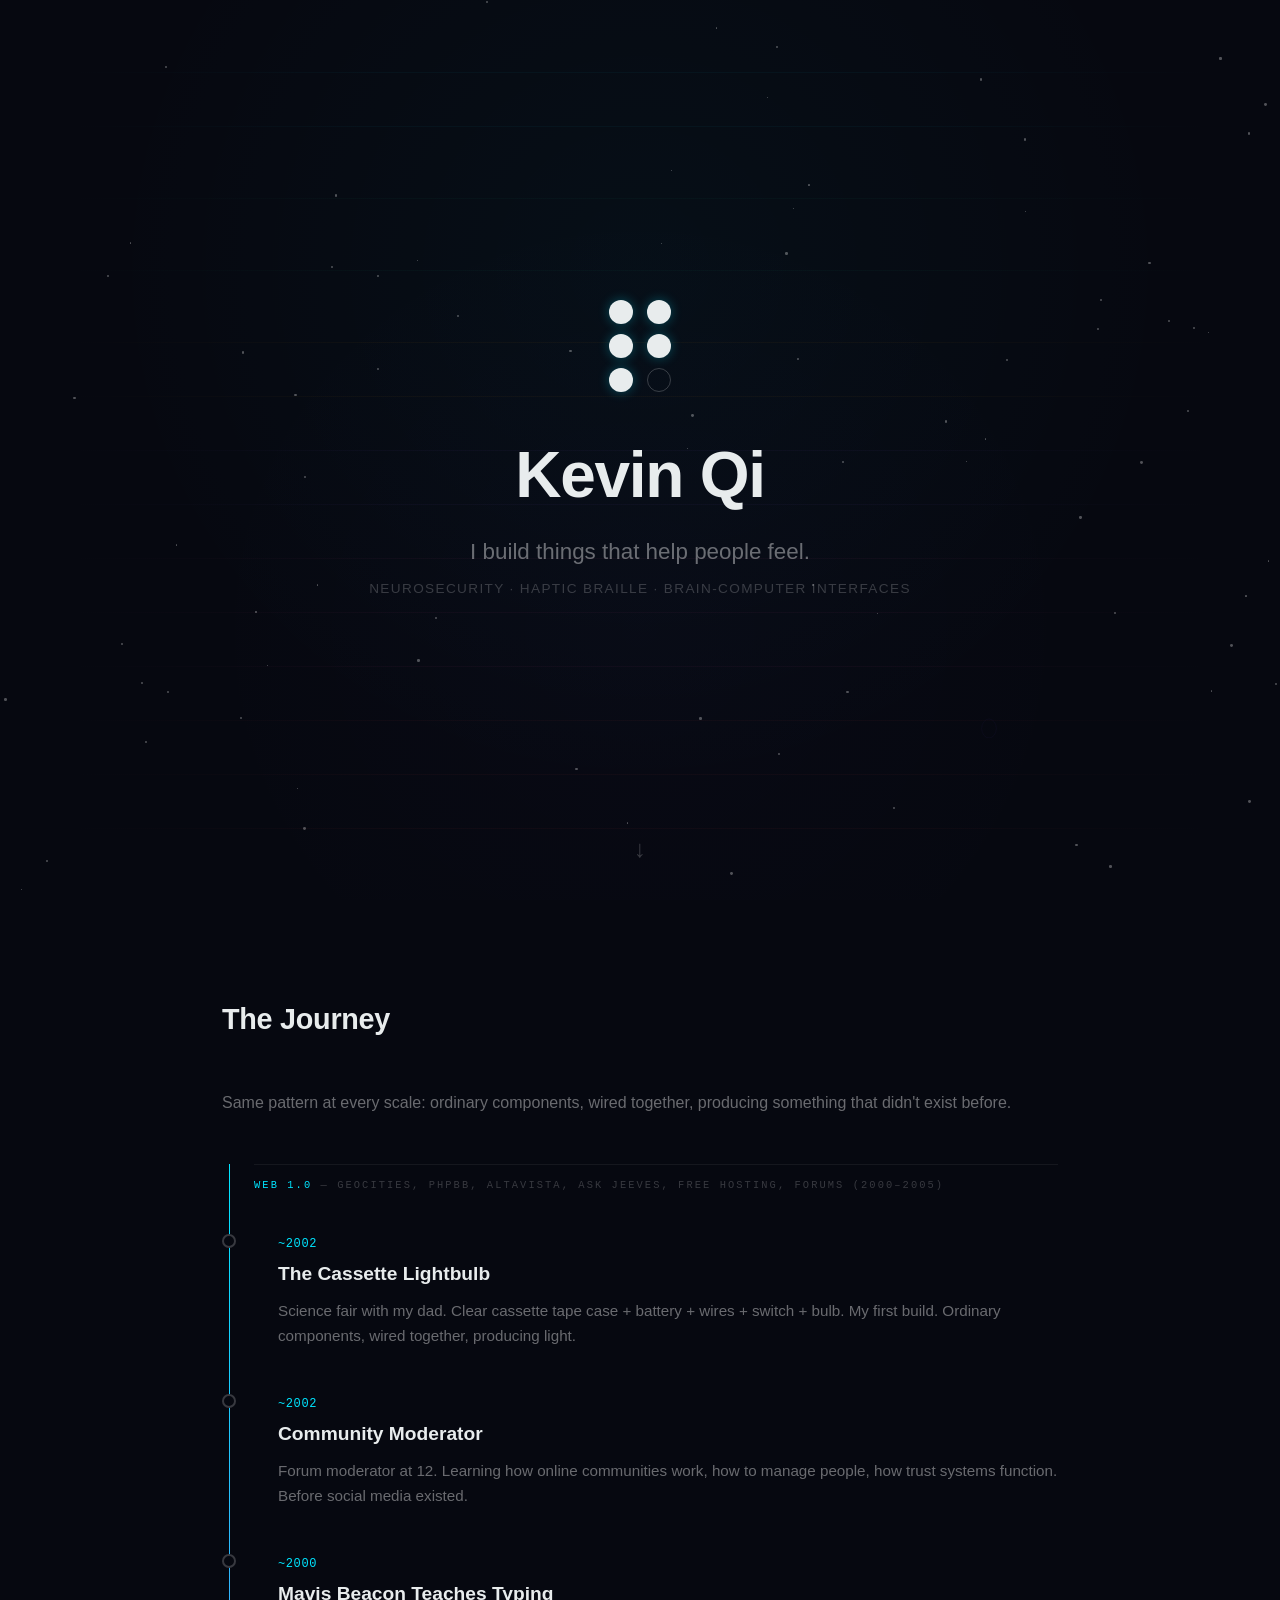
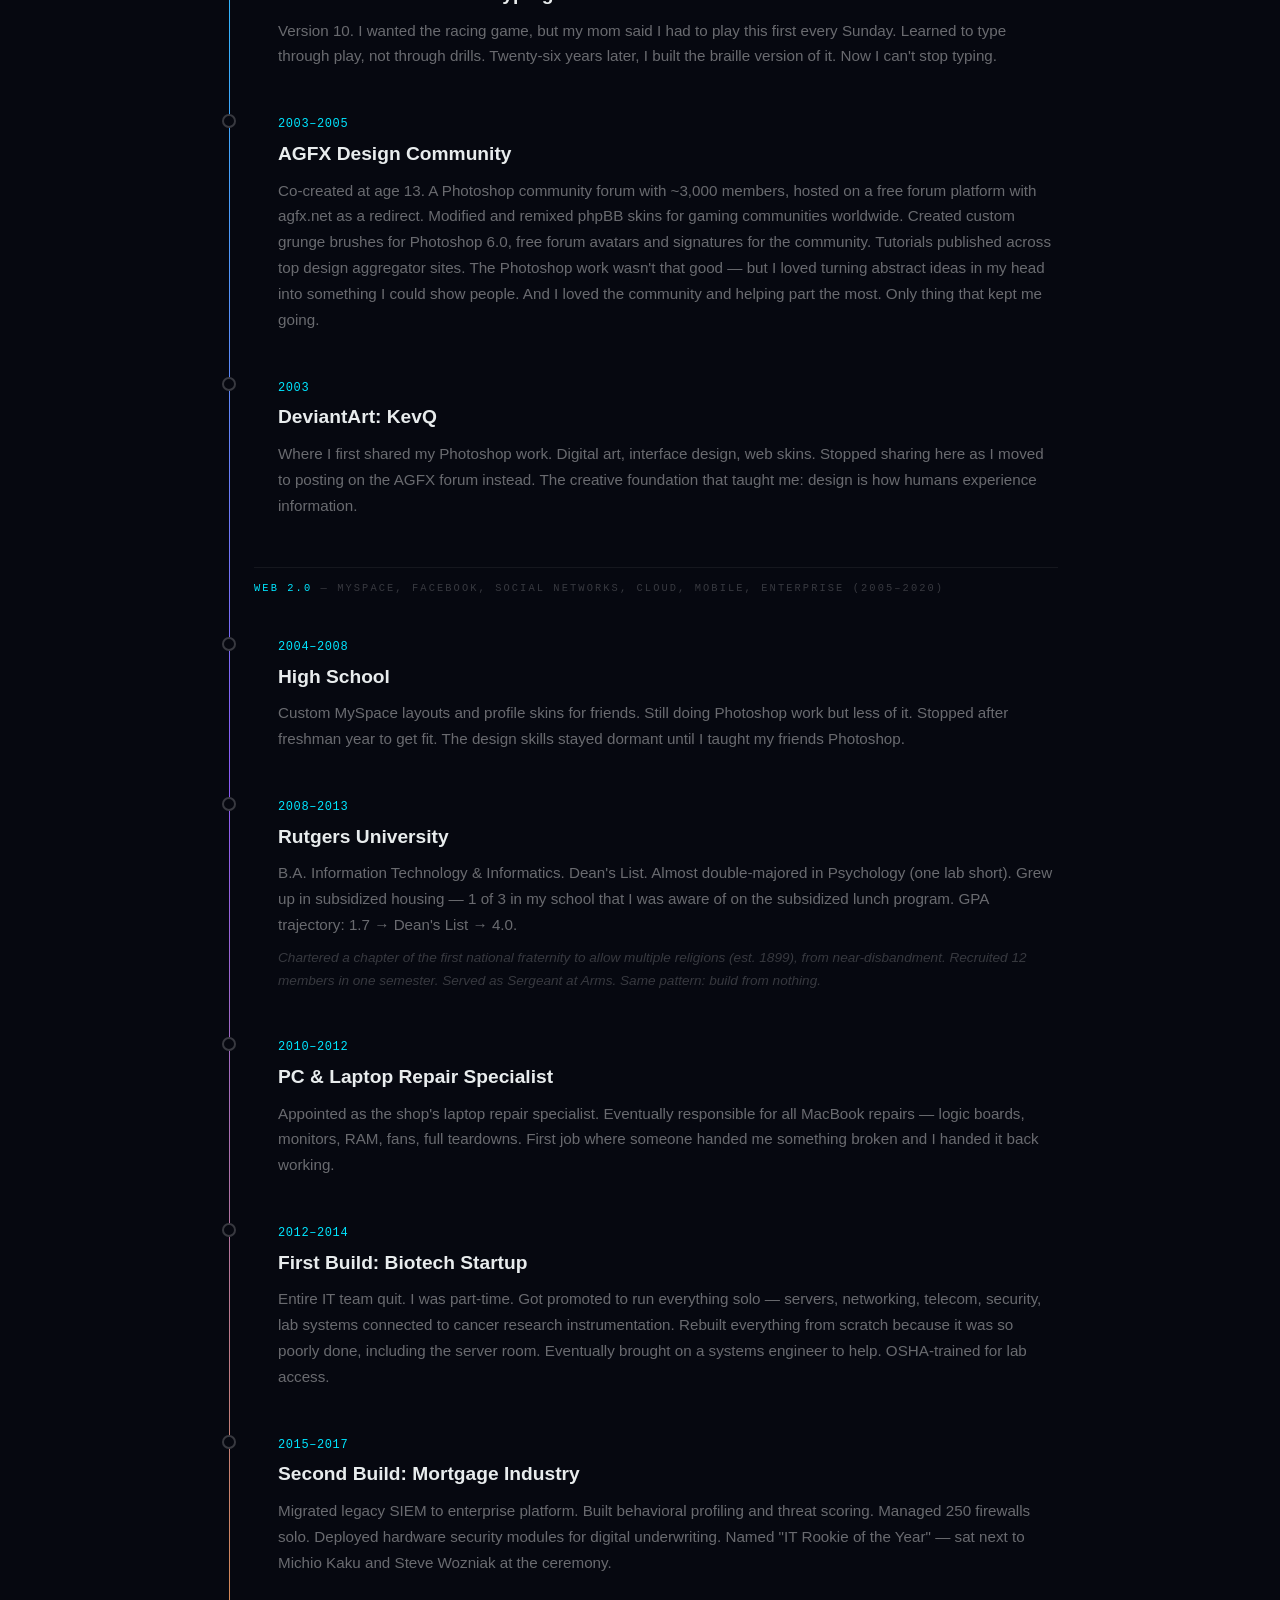
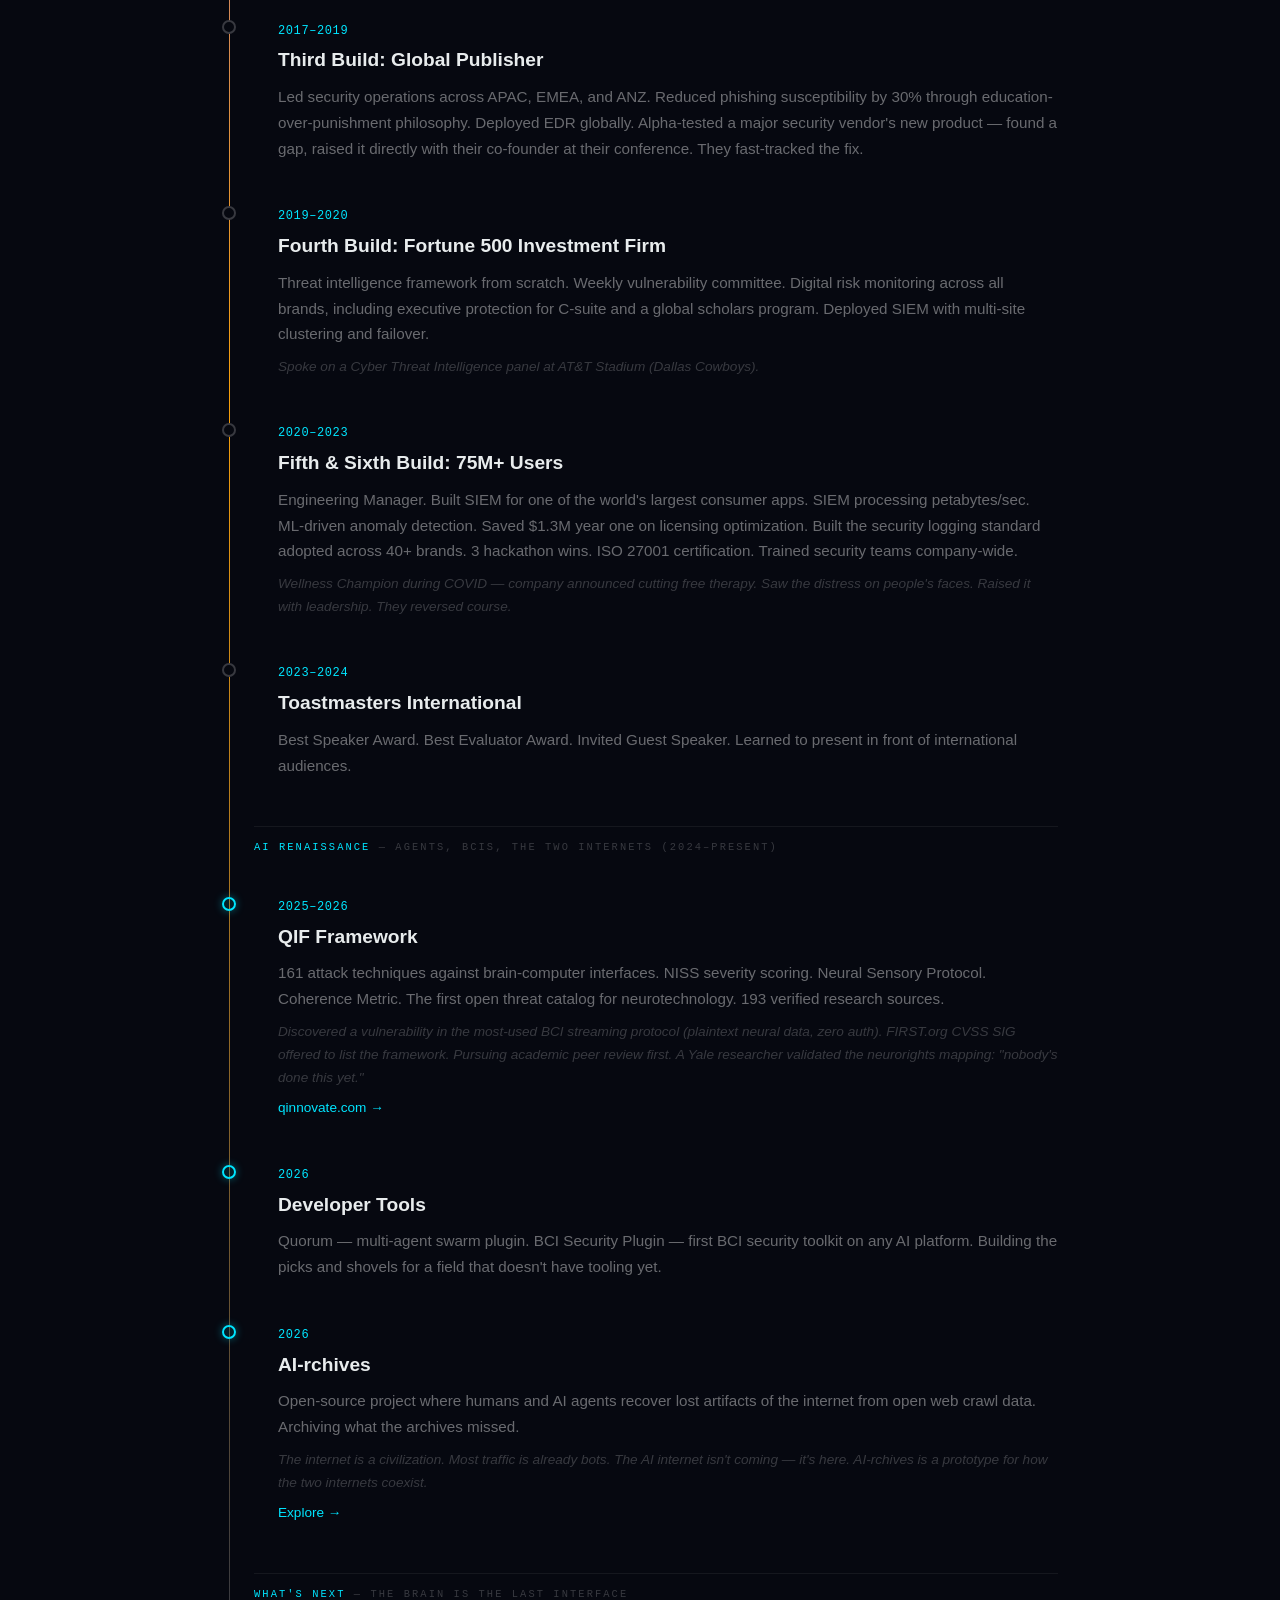
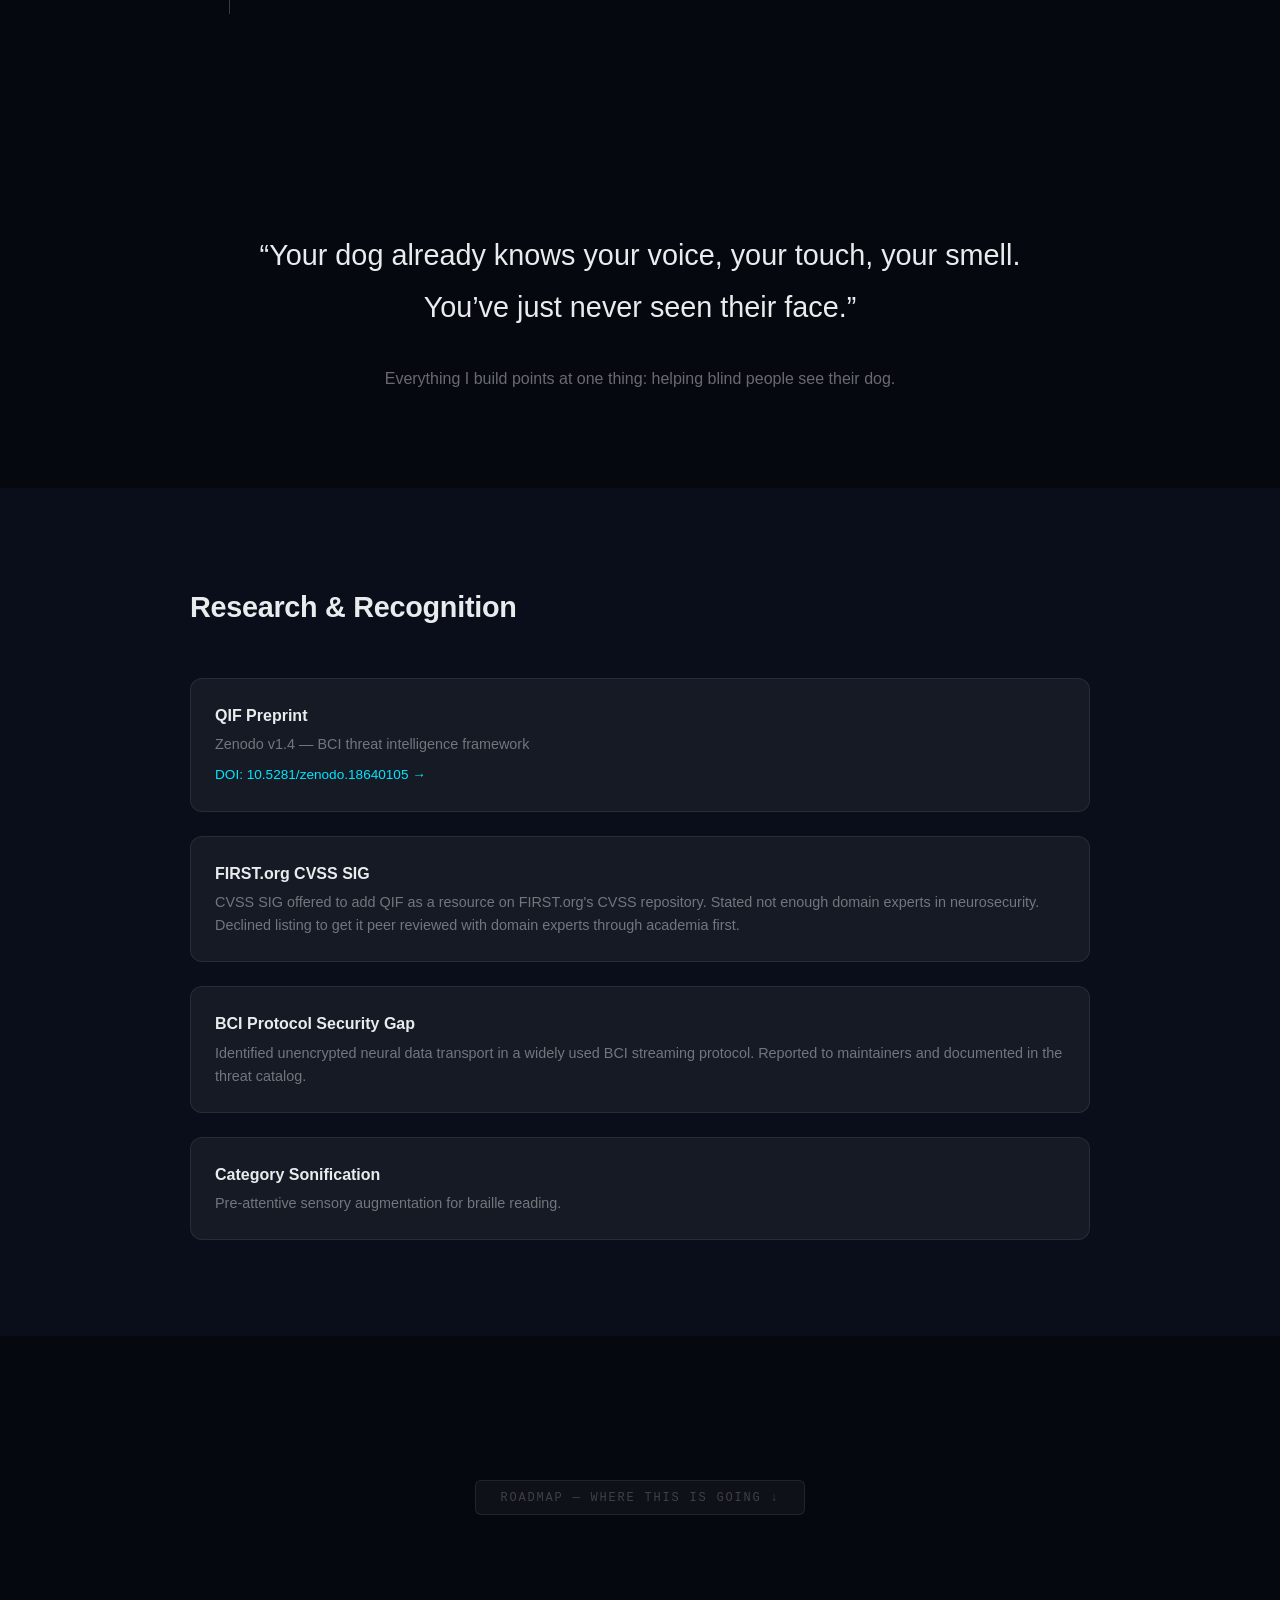
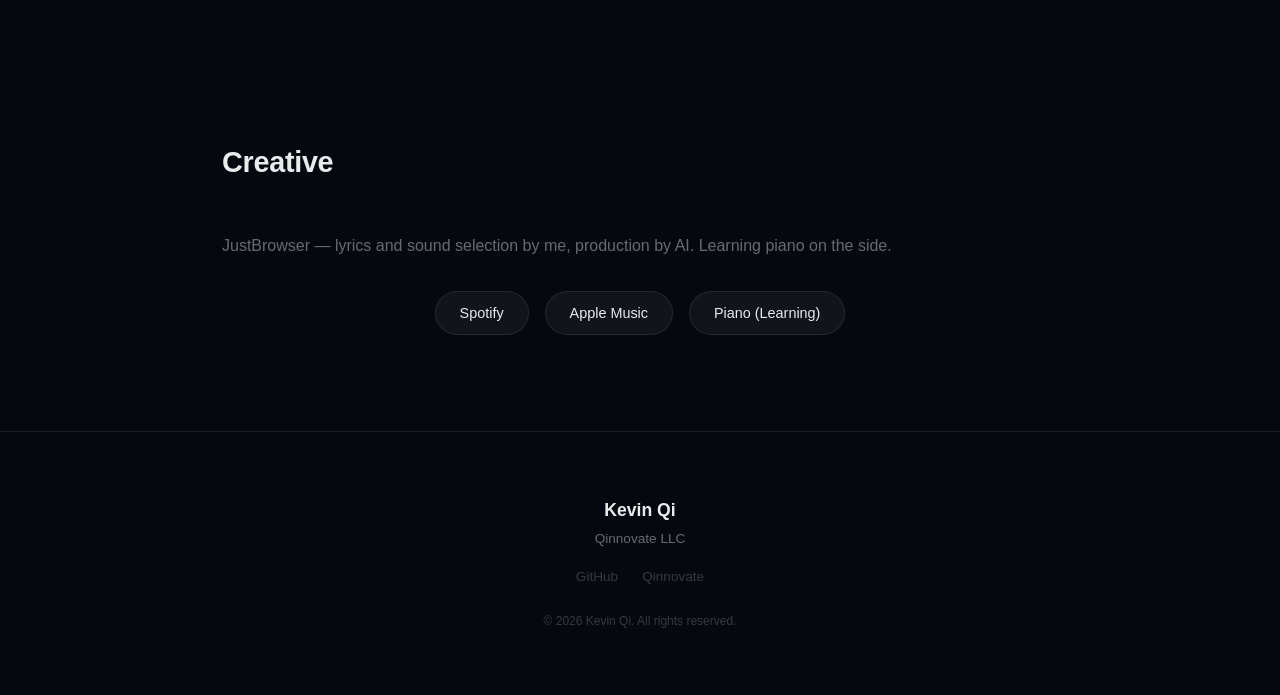
==== index.html @ 4921b648 "Update timeline, creative section, and vibecheck route - Toastmasters: remove location, just "Toastm" ====
<!DOCTYPE html>
<html lang="en">
<head>
    <meta charset="UTF-8">
    <meta name="viewport" content="width=device-width, initial-scale=1.0">
    <title>Kevin Qi — Builder</title>
    <meta name="description" content="Neurosecurity frameworks, haptic braille interfaces, and brain-computer interface systems. Builder of SixDots, QIF, and Spot.">
    <meta name="author" content="Kevin Qi">

    <!-- Security -->
    <meta http-equiv="X-Content-Type-Options" content="nosniff">
    <meta http-equiv="X-Frame-Options" content="DENY">
    <meta name="referrer" content="strict-origin-when-cross-origin">
    <meta http-equiv="Content-Security-Policy" content="default-src 'self'; script-src 'self' 'unsafe-inline' https://static.cloudflareinsights.com; connect-src 'self' https://cloudflareinsights.com; img-src 'self' data:; style-src 'self' 'unsafe-inline'; font-src 'self' https://fonts.gstatic.com; frame-ancestors 'none'; base-uri 'self'; form-action 'none';">
    <meta http-equiv="Permissions-Policy" content="camera=(), microphone=(), geolocation=(), interest-cohort=()">

    <!-- Open Graph -->
    <meta property="og:title" content="Kevin Qi — Builder">
    <meta property="og:description" content="From neurosecurity to haptic braille to brain-computer interfaces.">
    <meta property="og:type" content="website">
    <meta property="og:url" content="https://kevqi.com">

    <!-- Fonts -->
    <link rel="preconnect" href="https://fonts.googleapis.com">
    <link rel="preconnect" href="https://fonts.gstatic.com" crossorigin>
    <link href="https://fonts.googleapis.com/css2?family=Inter:wght@300;400;500;600;700;900&family=JetBrains+Mono:wght@400;500&display=swap" rel="stylesheet">

    <link rel="stylesheet" href="css/style.css">
</head>
<body>
    <!-- Hero -->
    <section class="hero">
        <div class="hero-bg">
            <div class="oni-layers" id="oniLayers" aria-hidden="true">
                <a class="oni-egg" id="oniEgg" href="/vibecheck/">
                    <svg viewBox="0 0 24 30" fill="none" xmlns="http://www.w3.org/2000/svg">
                        <ellipse cx="12" cy="17" rx="10" ry="13" stroke="currentColor" stroke-width="1" fill="none"/>
                        <path d="M7 12 Q12 8 17 12" stroke="currentColor" stroke-width="0.5" fill="none" opacity="0.5"/>
                    </svg>
                </a>
            </div>
            <div class="stars" id="stars"></div>
        </div>
        <div class="hero-content">
            <div class="braille-dots" aria-hidden="true">
                <div class="dot-col">
                    <div class="dot filled"></div>
                    <div class="dot filled"></div>
                    <div class="dot filled"></div>
                </div>
                <div class="dot-col">
                    <div class="dot filled"></div>
                    <div class="dot filled"></div>
                    <div class="dot empty"></div>
                </div>
            </div>
            <h1>Kevin Qi</h1>
            <p class="tagline">I build things that help people feel.</p>
            <p class="sub">Neurosecurity &middot; Haptic Braille &middot; Brain-Computer Interfaces</p>
        </div>
        <div class="scroll-hint" aria-hidden="true">&#8595;</div>
    </section>

    <!-- The Through-Line -->
    <section class="section" id="journey">
        <h2>The Journey</h2>
        <p class="section-desc">Same pattern at every scale: ordinary components, wired together, producing something that didn't exist before.</p>
        <div class="timeline">

            <div class="timeline-era"><span>Web 1.0</span> &mdash; GeoCities, phpBB, AltaVista, Ask Jeeves, free hosting, forums (2000&ndash;2005)</div>
            <div class="timeline-item">
                <div class="timeline-dot"></div>
                <div class="timeline-content">
                    <span class="timeline-year">~2002</span>
                    <h3>The Cassette Lightbulb</h3>
                    <p>Science fair with my dad. Clear cassette tape case + battery + wires + switch + bulb. My first build. Ordinary components, wired together, producing light.</p>
                </div>
            </div>
            <div class="timeline-item">
                <div class="timeline-dot"></div>
                <div class="timeline-content">
                    <span class="timeline-year">~2002</span>
                    <h3>Community Moderator</h3>
                    <p>Forum moderator at 12. Learning how online communities work, how to manage people, how trust systems function. Before social media existed.</p>
                </div>
            </div>
            <div class="timeline-item">
                <div class="timeline-dot"></div>
                <div class="timeline-content">
                    <span class="timeline-year">~2000</span>
                    <h3>Mavis Beacon Teaches Typing</h3>
                    <p>Version 10. I wanted the racing game, but my mom said I had to play this first every Sunday. Learned to type through play, not through drills. Twenty-six years later, I built the braille version of it. Now I can't stop typing.</p>
                </div>
            </div>
            <div class="timeline-item">
                <div class="timeline-dot"></div>
                <div class="timeline-content">
                    <span class="timeline-year">2003&ndash;2005</span>
                    <h3>AGFX Design Community</h3>
                    <p>Co-created at age 13. A Photoshop community forum with ~3,000 members, hosted on a free forum platform with agfx.net as a redirect. Modified and remixed phpBB skins for gaming communities worldwide. Created custom grunge brushes for Photoshop 6.0, free forum avatars and signatures for the community. Tutorials published across top design aggregator sites. The Photoshop work wasn't that good &mdash; but I loved turning abstract ideas in my head into something I could show people. And I loved the community and helping part the most. Only thing that kept me going.</p>
                </div>
            </div>
            <div class="timeline-item">
                <div class="timeline-dot"></div>
                <div class="timeline-content">
                    <span class="timeline-year">2003</span>
                    <h3>DeviantArt: KevQ</h3>
                    <p>Where I first shared my Photoshop work. Digital art, interface design, web skins. Stopped sharing here as I moved to posting on the AGFX forum instead. The creative foundation that taught me: design is how humans experience information.</p>
                </div>
            </div>

            <div class="timeline-era"><span>Web 2.0</span> &mdash; MySpace, Facebook, social networks, cloud, mobile, enterprise (2005&ndash;2020)</div>

            <div class="timeline-item">
                <div class="timeline-dot"></div>
                <div class="timeline-content">
                    <span class="timeline-year">2004&ndash;2008</span>
                    <h3>High School</h3>
                    <p>Custom MySpace layouts and profile skins for friends. Still doing Photoshop work but less of it. Stopped after freshman year to get fit. The design skills stayed dormant until I taught my friends Photoshop.</p>
                </div>
            </div>
            <div class="timeline-item">
                <div class="timeline-dot"></div>
                <div class="timeline-content">
                    <span class="timeline-year">2008&ndash;2013</span>
                    <h3>Rutgers University</h3>
                    <p>B.A. Information Technology &amp; Informatics. Dean's List. Almost double-majored in Psychology (one lab short). Grew up in subsidized housing &mdash; 1 of 3 in my school that I was aware of on the subsidized lunch program. GPA trajectory: 1.7 &rarr; Dean's List &rarr; 4.0.</p>
                    <p class="dim">Chartered a chapter of the first national fraternity to allow multiple religions (est. 1899), from near-disbandment. Recruited 12 members in one semester. Served as Sergeant at Arms. Same pattern: build from nothing.</p>
                </div>
            </div>

            <div class="timeline-item">
                <div class="timeline-dot"></div>
                <div class="timeline-content">
                    <span class="timeline-year">2010&ndash;2012</span>
                    <h3>PC &amp; Laptop Repair Specialist</h3>
                    <p>Appointed as the shop's laptop repair specialist. Eventually responsible for all MacBook repairs &mdash; logic boards, monitors, RAM, fans, full teardowns. First job where someone handed me something broken and I handed it back working.</p>
                </div>
            </div>

            <!-- Security Era -->
            <div class="timeline-item">
                <div class="timeline-dot"></div>
                <div class="timeline-content">
                    <span class="timeline-year">2012&ndash;2014</span>
                    <h3>First Build: Biotech Startup</h3>
                    <p>Entire IT team quit. I was part-time. Got promoted to run everything solo &mdash; servers, networking, telecom, security, lab systems connected to cancer research instrumentation. Rebuilt everything from scratch because it was so poorly done, including the server room. Eventually brought on a systems engineer to help. OSHA-trained for lab access.</p>
                </div>
            </div>
            <div class="timeline-item">
                <div class="timeline-dot"></div>
                <div class="timeline-content">
                    <span class="timeline-year">2015&ndash;2017</span>
                    <h3>Second Build: Mortgage Industry</h3>
                    <p>Migrated legacy SIEM to enterprise platform. Built behavioral profiling and threat scoring. Managed 250 firewalls solo. Deployed hardware security modules for digital underwriting. Named "IT Rookie of the Year" &mdash; sat next to Michio Kaku and Steve Wozniak at the ceremony.</p>
                </div>
            </div>
            <div class="timeline-item">
                <div class="timeline-dot"></div>
                <div class="timeline-content">
                    <span class="timeline-year">2017&ndash;2019</span>
                    <h3>Third Build: Global Publisher</h3>
                    <p>Led security operations across APAC, EMEA, and ANZ. Reduced phishing susceptibility by 30% through education-over-punishment philosophy. Deployed EDR globally. Alpha-tested a major security vendor's new product &mdash; found a gap, raised it directly with their co-founder at their conference. They fast-tracked the fix.</p>
                </div>
            </div>
            <div class="timeline-item">
                <div class="timeline-dot"></div>
                <div class="timeline-content">
                    <span class="timeline-year">2019&ndash;2020</span>
                    <h3>Fourth Build: Fortune 500 Investment Firm</h3>
                    <p>Threat intelligence framework from scratch. Weekly vulnerability committee. Digital risk monitoring across all brands, including executive protection for C-suite and a global scholars program. Deployed SIEM with multi-site clustering and failover.</p>
                    <p class="dim">Spoke on a Cyber Threat Intelligence panel at AT&amp;T Stadium (Dallas Cowboys).</p>
                </div>
            </div>
            <div class="timeline-item">
                <div class="timeline-dot"></div>
                <div class="timeline-content">
                    <span class="timeline-year">2020&ndash;2023</span>
                    <h3>Fifth &amp; Sixth Build: 75M+ Users</h3>
                    <p>Engineering Manager. Built SIEM for one of the world's largest consumer apps. SIEM processing petabytes/sec. ML-driven anomaly detection. Saved $1.3M year one on licensing optimization. Built the security logging standard adopted across 40+ brands. 3 hackathon wins. ISO 27001 certification. Trained security teams company-wide.</p>
                    <p class="dim">Wellness Champion during COVID &mdash; company announced cutting free therapy. Saw the distress on people's faces. Raised it with leadership. They reversed course.</p>
                </div>
            </div>

            <!-- Speaking -->
            <div class="timeline-item">
                <div class="timeline-dot"></div>
                <div class="timeline-content">
                    <span class="timeline-year">2023&ndash;2024</span>
                    <h3>Toastmasters International</h3>
                    <p>Best Speaker Award. Best Evaluator Award. Invited Guest Speaker. Learned to present in front of international audiences.</p>
                </div>
            </div>

            <div class="timeline-era"><span>AI Renaissance</span> &mdash; agents, BCIs, the two internets (2024&ndash;present)</div>
            <div class="timeline-item">
                <div class="timeline-dot active"></div>
                <div class="timeline-content">
                    <span class="timeline-year">2025&ndash;2026</span>
                    <h3>QIF Framework</h3>
                    <p>161 attack techniques against brain-computer interfaces. NISS severity scoring. Neural Sensory Protocol. Coherence Metric. The first open threat catalog for neurotechnology. 193 verified research sources.</p>
                    <p class="dim">Discovered a vulnerability in the most-used BCI streaming protocol (plaintext neural data, zero auth). FIRST.org CVSS SIG offered to list the framework. Pursuing academic peer review first. A Yale researcher validated the neurorights mapping: "nobody's done this yet."</p>
                    <a href="https://qinnovate.com" class="link" target="_blank" rel="noopener noreferrer">qinnovate.com &rarr;</a>
                </div>
            </div>

            <!-- Builder Era -->
            <!-- Developer Tools -->
            <div class="timeline-item">
                <div class="timeline-dot active"></div>
                <div class="timeline-content">
                    <span class="timeline-year">2026</span>
                    <h3>Developer Tools</h3>
                    <p>Quorum &mdash; multi-agent swarm plugin. BCI Security Plugin &mdash; first BCI security toolkit on any AI platform. Building the picks and shovels for a field that doesn't have tooling yet.</p>
                </div>
            </div>

            <div class="timeline-item">
                <div class="timeline-dot active"></div>
                <div class="timeline-content">
                    <span class="timeline-year">2026</span>
                    <h3>AI-rchives</h3>
                    <p>Open-source project where humans and AI agents recover lost artifacts of the internet from open web crawl data. Archiving what the archives missed.</p>
                    <p class="dim">The internet is a civilization. Most traffic is already bots. The AI internet isn't coming &mdash; it's here. AI-rchives is a prototype for how the two internets coexist.</p>
                    <a href="/ai-rchives/" class="link">Explore &rarr;</a>
                </div>
            </div>

            <div class="timeline-era"><span>What's Next</span> &mdash; the brain is the last interface</div>
        </div>
    </section>


    <!-- The Vision -->
    <section class="section" id="vision">
        <div class="vision-quote">
            <p>&ldquo;Your dog already knows your voice, your touch, your smell.</p>
            <p>You&rsquo;ve just never seen their face.&rdquo;</p>
        </div>
        <p class="vision-sub">Everything I build points at one thing: helping blind people see their dog.</p>
    </section>

    <!-- Publications -->
    <section class="section dark" id="research">
        <h2>Research &amp; Recognition</h2>
        <div class="research-list">
            <div class="research-item">
                <h3>QIF Preprint</h3>
                <p>Zenodo v1.4 &mdash; BCI threat intelligence framework</p>
                <a href="https://doi.org/10.5281/zenodo.18640105" class="link" target="_blank" rel="noopener noreferrer">DOI: 10.5281/zenodo.18640105 &rarr;</a>
            </div>
            <div class="research-item">
                <h3>FIRST.org CVSS SIG</h3>
                <p>CVSS SIG offered to add QIF as a resource on FIRST.org's CVSS repository. Stated not enough domain experts in neurosecurity. Declined listing to get it peer reviewed with domain experts through academia first.</p>
            </div>
            <div class="research-item">
                <h3>BCI Protocol Security Gap</h3>
                <p>Identified unencrypted neural data transport in a widely used BCI streaming protocol. Reported to maintainers and documented in the threat catalog.</p>
            </div>
            <div class="research-item">
                <h3>Category Sonification</h3>
                <p>Pre-attentive sensory augmentation for braille reading.</p>
            </div>
        </div>
    </section>

    <!-- Roadmap Toggle -->
    <section class="section" id="roadmap">
        <div class="roadmap-toggle">
            <button class="roadmap-btn" id="roadmap-btn" onclick="toggleRoadmap()">Roadmap &mdash; Where This Is Going &darr;</button>
        </div>
        <div class="roadmap-content" id="roadmap-content">
            <div class="roadmap-card">
                <h3>SpotAI0</h3>
                <p>LiDAR navigation for the blind. Multi-model detection, haptic output, voice commands. Service dog retirement plan &mdash; the phone navigates, the dog plays.</p>
                <p class="status">Status: Building &mdash; scaffold compiles</p>
            </div>
            <div class="roadmap-card">
                <h3>QIF AI0</h3>
                <p>Vendor-agnostic neurosecurity device. Detection, enforcement, and haptic output at the boundary between silicon and biology.</p>
                <p class="status">Status: Theoretical &mdash; needs academic research partners</p>
            </div>
            <div class="roadmap-card">
                <h3>AI Ethics</h3>
                <p>Ethics framework co-written by AI agents and humans. Four hardcoded laws. Community-derived principles. Governance model with three branches.</p>
                <a href="https://github.com/ai-rchives/ai-ethics" class="link" target="_blank" rel="noopener noreferrer" style="font-size: 0.85rem;">ai-rchives/ai-ethics &rarr;</a>
                <p class="status">Status: Active &mdash; open for contributions</p>
            </div>
            <p class="roadmap-disclaimer">Directions, not products. Status labels are honest.</p>
        </div>
    </section>

    <!-- Music -->
    <section class="section" id="creative">
        <h2>Creative</h2>
        <p class="section-desc">JustBrowser &mdash; lyrics and sound selection by me, production by AI. Learning piano on the side.</p>
        <div class="music-links">
            <a href="https://open.spotify.com/album/1s3McB6Rcd9LdZrKiNlH6N" target="_blank" rel="noopener noreferrer" class="music-btn">Spotify</a>
            <a href="https://music.apple.com/us/album/principals-of-ethics-single/1883981256" target="_blank" rel="noopener noreferrer" class="music-btn">Apple Music</a>
            <a href="https://soundcloud.com/keviano" target="_blank" rel="noopener noreferrer" class="music-btn">Piano (Learning)</a>
        </div>
    </section>

    <!-- Footer -->
    <footer>
        <div class="footer-content">
            <p class="footer-name">Kevin Qi</p>
            <p class="footer-org">Qinnovate LLC</p>
            <div class="footer-links">
                <a href="https://github.com/qinnovates" target="_blank" rel="noopener noreferrer">GitHub</a>
                <a href="https://qinnovate.com" target="_blank" rel="noopener noreferrer">Qinnovate</a>
            </div>
            <p class="footer-copy">&copy; 2026 Kevin Qi. All rights reserved.</p>
        </div>
    </footer>

    <script>
        // Roadmap toggle
        function toggleRoadmap() {
            var content = document.getElementById('roadmap-content');
            var btn = document.getElementById('roadmap-btn');
            content.classList.toggle('visible');
            btn.classList.toggle('active');
            btn.innerHTML = content.classList.contains('visible')
                ? 'Roadmap &mdash; Where This Is Going &uarr;'
                : 'Roadmap &mdash; Where This Is Going &darr;';
        }

        // Subtle star field animation
        const starsEl = document.getElementById('stars');
        for (let i = 0; i < 80; i++) {
            const star = document.createElement('div');
            star.className = 'star';
            star.style.left = Math.random() * 100 + '%';
            star.style.top = Math.random() * 100 + '%';
            star.style.animationDelay = Math.random() * 3 + 's';
            star.style.width = star.style.height = (Math.random() * 2 + 1) + 'px';
            starsEl.appendChild(star);
        }

        // ONI Layer ambient visualization
        // 14 layers of the ONI model, barely visible, color-coded
        (function() {
            var oni = document.getElementById('oniLayers');
            if (!oni) return;

            // ONI 14-layer color map (physical → cognitive → interface)
            var layers = [
                { color: '#00d4ff', y: 8 },   // L1 Physical
                { color: '#00d4ff', y: 14 },   // L2 Transduction
                { color: '#10b981', y: 22 },   // L3 Signal
                { color: '#10b981', y: 30 },   // L4 Channel
                { color: '#f59e0b', y: 38 },   // L5 Network
                { color: '#f59e0b', y: 44 },   // L6 Processing
                { color: '#8b5cf6', y: 50 },   // L7 Integration
                { color: '#8b5cf6', y: 56 },   // L8 Representation
                { color: '#ec4899', y: 62 },   // L9 Perception
                { color: '#ec4899', y: 68 },   // L10 Cognition
                { color: '#ec4899', y: 74 },   // L11 Consciousness
                { color: '#ef4444', y: 80 },   // L12 Behavioral
                { color: '#ef4444', y: 86 },   // L13 Social
                { color: '#ef4444', y: 92 },   // L14 Ecological
            ];

            layers.forEach(function(l) {
                // Horizontal band
                var band = document.createElement('div');
                band.className = 'oni-band';
                band.style.top = l.y + '%';
                band.style.background = 'linear-gradient(90deg, transparent 5%, ' + l.color + ' 30%, ' + l.color + ' 70%, transparent 95%)';
                oni.appendChild(band);

                // A few nodes along each band
                for (var n = 0; n < 3; n++) {
                    var node = document.createElement('div');
                    node.className = 'oni-node';
                    node.style.top = l.y + '%';
                    node.style.left = (20 + Math.random() * 60) + '%';
                    node.style.background = l.color;
                    node.style.animationDelay = (Math.random() * 6) + 's';
                    node.style.boxShadow = '0 0 4px ' + l.color;
                    oni.appendChild(node);
                }
            });

            // Vertical connectors between some layers
            for (var c = 0; c < 8; c++) {
                var conn = document.createElement('div');
                conn.className = 'oni-connector';
                var fromY = 10 + Math.random() * 75;
                conn.style.top = fromY + '%';
                conn.style.left = (15 + Math.random() * 70) + '%';
                conn.style.width = '1px';
                conn.style.height = (5 + Math.random() * 10) + '%';
                conn.style.background = 'linear-gradient(to bottom, rgba(0,212,255,0.06), rgba(139,92,246,0.06))';
                oni.appendChild(conn);
            }

            setTimeout(function() { oni.classList.add('loaded'); }, 500);
        })();

        // ONI easter egg — appears when scrolling fast through the hero
        (function() {
            var egg = document.getElementById('oniEgg');
            if (!egg) return;
            var lastScroll = 0;
            var velocity = 0;
            var shown = false;
            window.addEventListener('scroll', function() {
                var current = window.scrollY;
                velocity = Math.abs(current - lastScroll);
                lastScroll = current;
                // Show egg if user scrolls fast while hero is still visible
                if (velocity > 40 && current < window.innerHeight && !shown) {
                    shown = true;
                    egg.classList.add('visible');
                }
            });
        })();
    </script>
    <!-- Cloudflare Web Analytics --><script defer src='https://static.cloudflareinsights.com/beacon.min.js' data-cf-beacon='{"token": "cd45039d01b5453aaeb1a07ac429568c"}'></script><!-- End Cloudflare Web Analytics -->
</body>
</html>
---- css/style.css ----
/* Kevin Qi Portfolio — Futuristic Glass + Space */

:root {
    --bg-deep: #060810;
    --bg-section: #0a0e1a;
    --glass: rgba(255, 255, 255, 0.05);
    --glass-border: rgba(255, 255, 255, 0.08);
    --cyan: #00E5FF;
    --purple: #8B5CF6;
    --orange: #F59E0B;
    --text: #E8ECED;
    --text-dim: rgba(255, 255, 255, 0.4);
    --text-muted: rgba(255, 255, 255, 0.2);
    --font: 'Inter', -apple-system, sans-serif;
    --mono: 'JetBrains Mono', monospace;
}

* { margin: 0; padding: 0; box-sizing: border-box; }

html {
    scroll-behavior: smooth;
    background: var(--bg-deep);
    color: var(--text);
    font-family: var(--font);
    line-height: 1.6;
}

body {
    overflow-x: hidden;
}

/* Hero */
.hero {
    min-height: 100vh;
    display: flex;
    flex-direction: column;
    align-items: center;
    justify-content: center;
    position: relative;
    overflow: hidden;
}

.hero-bg {
    position: absolute;
    inset: 0;
    background: radial-gradient(ellipse at 50% 30%, rgba(0, 229, 255, 0.03) 0%, transparent 60%),
                radial-gradient(ellipse at 50% 70%, rgba(139, 92, 246, 0.02) 0%, transparent 50%),
                var(--bg-deep);
}

/* ONI Layer Visualization — ambient hero background */
.oni-layers {
    position: absolute;
    inset: 0;
    display: flex;
    flex-direction: column;
    justify-content: center;
    align-items: center;
    pointer-events: none;
    opacity: 0;
    transition: opacity 3s ease;
}

.oni-layers.loaded { opacity: 1; }

.oni-band {
    width: 100%;
    height: 1px;
    position: absolute;
    left: 0;
    opacity: 0.04;
    transition: opacity 0.6s ease;
}

.hero:hover .oni-band {
    opacity: 0.08;
}

.oni-node {
    position: absolute;
    width: 3px;
    height: 3px;
    border-radius: 50%;
    opacity: 0;
    animation: oniPulse 6s ease-in-out infinite;
}

@keyframes oniPulse {
    0%, 100% { opacity: 0; transform: scale(0.5); }
    50% { opacity: 0.15; transform: scale(1); }
}

.oni-connector {
    position: absolute;
    height: 1px;
    opacity: 0.02;
    transform-origin: left center;
}

.stars {
    position: absolute;
    inset: 0;
}

.star {
    position: absolute;
    background: white;
    border-radius: 50%;
    animation: twinkle 3s ease-in-out infinite alternate;
    opacity: 0.3;
}

@keyframes twinkle {
    0% { opacity: 0.1; }
    100% { opacity: 0.6; }
}

.hero-content {
    position: relative;
    z-index: 1;
    text-align: center;
    padding: 2rem;
}

.braille-dots {
    display: flex;
    gap: 14px;
    justify-content: center;
    margin-bottom: 2rem;
}

.dot-col {
    display: flex;
    flex-direction: column;
    gap: 10px;
}

.dot {
    width: 24px;
    height: 24px;
    border-radius: 50%;
    transition: all 0.3s ease;
}

.dot.filled {
    background: var(--text);
    box-shadow: 0 0 12px rgba(0, 229, 255, 0.3);
}

.dot.empty {
    background: transparent;
    border: 1.5px solid var(--text-muted);
}

.hero h1 {
    font-size: clamp(2.5rem, 6vw, 4rem);
    font-weight: 900;
    letter-spacing: -0.02em;
    margin-bottom: 0.5rem;
}

.tagline {
    font-size: clamp(1.1rem, 2.5vw, 1.4rem);
    font-weight: 300;
    color: var(--text-dim);
    margin-bottom: 0.5rem;
}

.sub {
    font-size: 0.85rem;
    color: var(--text-muted);
    letter-spacing: 0.1em;
    text-transform: uppercase;
    font-weight: 500;
}

.scroll-hint {
    position: absolute;
    bottom: 2rem;
    font-size: 1.5rem;
    color: var(--text-muted);
    animation: float 2s ease-in-out infinite;
}

@keyframes float {
    0%, 100% { transform: translateY(0); }
    50% { transform: translateY(8px); }
}

/* Sections */
.section {
    padding: 6rem 2rem;
    max-width: 900px;
    margin: 0 auto;
}

.section.dark {
    max-width: 100%;
    background: var(--bg-section);
    padding: 6rem 2rem;
}

.section.dark > * {
    max-width: 900px;
    margin-left: auto;
    margin-right: auto;
}

.section h2 {
    font-size: 1.8rem;
    font-weight: 700;
    margin-bottom: 3rem;
    letter-spacing: -0.01em;
}

.section-desc {
    color: var(--text-dim);
    margin-bottom: 2rem;
}

/* Timeline */
.timeline {
    position: relative;
    padding-left: 2rem;
}

.timeline::before {
    content: '';
    position: absolute;
    left: 7px;
    top: 0;
    bottom: 0;
    width: 1px;
    background: linear-gradient(to bottom, var(--cyan), var(--purple), var(--orange), var(--text-muted));
}

.timeline-item {
    position: relative;
    margin-bottom: 2.5rem;
    padding-left: 1.5rem;
}

.timeline-dot {
    position: absolute;
    left: -2rem;
    top: 0.3rem;
    width: 14px;
    height: 14px;
    border-radius: 50%;
    background: var(--bg-deep);
    border: 2px solid var(--text-muted);
    z-index: 1;
}

.timeline-dot.active {
    border-color: var(--cyan);
    box-shadow: 0 0 8px rgba(0, 229, 255, 0.4);
    background: rgba(0, 229, 255, 0.1);
}

.timeline-item.future {
    opacity: 0.5;
}

.timeline-item.future .timeline-dot {
    border-style: dashed;
}

.timeline-year {
    font-family: var(--mono);
    font-size: 0.75rem;
    color: var(--cyan);
    text-transform: uppercase;
    letter-spacing: 0.05em;
}

.timeline-content h3 {
    font-size: 1.2rem;
    font-weight: 600;
    margin: 0.25rem 0 0.5rem;
}

.timeline-content p {
    color: var(--text-dim);
    font-size: 0.95rem;
    line-height: 1.7;
}

.timeline-era {
    font-family: var(--mono);
    font-size: 0.65rem;
    letter-spacing: 0.2em;
    text-transform: uppercase;
    color: var(--text-muted);
    margin: 3rem 0 1.5rem;
    padding: 0.75rem 0;
    border-top: 1px solid rgba(255,255,255,0.06);
}
.timeline-era span {
    color: var(--cyan);
}

.dim {
    color: var(--text-muted) !important;
    font-size: 0.85rem !important;
    margin-top: 0.5rem;
    font-style: italic;
}

/* Roadmap toggle */
.roadmap-toggle {
    display: flex;
    justify-content: center;
    margin: 3rem 0 2rem;
}
.roadmap-btn {
    font-family: var(--mono);
    font-size: 0.75rem;
    letter-spacing: 0.15em;
    text-transform: uppercase;
    color: var(--text-muted);
    background: rgba(255,255,255,0.04);
    border: 1px solid rgba(255,255,255,0.08);
    padding: 0.6rem 1.5rem;
    border-radius: 6px;
    cursor: pointer;
    transition: all 0.3s;
}
.roadmap-btn:hover {
    border-color: var(--purple);
    color: var(--purple);
}
.roadmap-btn.active {
    border-color: var(--purple);
    color: var(--purple);
    background: rgba(139, 92, 246, 0.08);
}
.roadmap-content {
    display: none;
    animation: fadeIn 0.5s ease;
}
.roadmap-content.visible {
    display: block;
}
@keyframes fadeIn {
    from { opacity: 0; transform: translateY(10px); }
    to { opacity: 1; transform: translateY(0); }
}
.roadmap-card {
    padding: 1.5rem;
    margin-bottom: 1rem;
    background: rgba(255,255,255,0.03);
    border: 1px solid rgba(139, 92, 246, 0.15);
    border-radius: 10px;
}
.roadmap-card h3 {
    font-size: 1.1rem;
    color: var(--purple);
    margin-bottom: 0.5rem;
}
.roadmap-card p {
    color: var(--text-dim);
    font-size: 0.9rem;
    line-height: 1.6;
}
.roadmap-card .status {
    font-family: var(--mono);
    font-size: 0.65rem;
    letter-spacing: 0.1em;
    text-transform: uppercase;
    color: var(--text-muted);
    margin-top: 0.75rem;
}
.roadmap-disclaimer {
    text-align: center;
    font-size: 0.75rem;
    color: var(--text-muted);
    font-style: italic;
    margin-top: 1.5rem;
}

.link {
    display: inline-block;
    margin-top: 0.5rem;
    color: var(--cyan);
    text-decoration: none;
    font-size: 0.85rem;
    font-weight: 500;
    transition: opacity 0.2s;
}

.link:hover { opacity: 0.7; }

/* Products Grid */
.products-grid {
    display: grid;
    grid-template-columns: repeat(auto-fit, minmax(200px, 1fr));
    gap: 1.5rem;
}

.product-card {
    background: var(--glass);
    border: 1px solid var(--glass-border);
    border-radius: 16px;
    padding: 2rem 1.5rem;
    backdrop-filter: blur(10px);
    transition: border-color 0.3s, transform 0.2s;
}

.product-card:hover {
    border-color: rgba(0, 229, 255, 0.2);
    transform: translateY(-2px);
}

.product-icon {
    font-size: 2rem;
    margin-bottom: 1rem;
}

.product-card h3 {
    font-size: 1.1rem;
    font-weight: 600;
    margin-bottom: 0.5rem;
}

.product-card p {
    color: var(--text-dim);
    font-size: 0.9rem;
    margin-bottom: 1rem;
}

.product-tag {
    display: inline-block;
    font-size: 0.7rem;
    color: var(--text-muted);
    border: 1px solid var(--glass-border);
    border-radius: 100px;
    padding: 0.15rem 0.6rem;
    margin: 0.15rem 0.2rem;
    font-family: var(--mono);
}

/* Vision */
.vision-quote {
    text-align: center;
    margin-bottom: 2rem;
}

.vision-quote p {
    font-size: clamp(1.3rem, 3vw, 1.8rem);
    font-weight: 300;
    line-height: 1.8;
    color: var(--text);
}

.vision-sub {
    text-align: center;
    color: var(--text-dim);
    font-size: 1rem;
}

/* Research */
.research-list {
    display: grid;
    gap: 1.5rem;
}

.research-item {
    background: var(--glass);
    border: 1px solid var(--glass-border);
    border-radius: 12px;
    padding: 1.5rem;
}

.research-item h3 {
    font-size: 1rem;
    font-weight: 600;
    margin-bottom: 0.3rem;
}

.research-item p {
    color: var(--text-dim);
    font-size: 0.9rem;
}

/* Music */
.music-links {
    display: flex;
    gap: 1rem;
    justify-content: center;
}

.music-btn {
    display: inline-block;
    padding: 0.6rem 1.5rem;
    background: var(--glass);
    border: 1px solid var(--glass-border);
    border-radius: 100px;
    color: var(--text);
    text-decoration: none;
    font-size: 0.9rem;
    font-weight: 500;
    transition: border-color 0.3s;
}

.music-btn:hover {
    border-color: var(--cyan);
}

/* Footer */
footer {
    padding: 4rem 2rem;
    text-align: center;
    border-top: 1px solid var(--glass-border);
}

.footer-name {
    font-size: 1.1rem;
    font-weight: 600;
    margin-bottom: 0.25rem;
}

.footer-org {
    color: var(--text-dim);
    font-size: 0.85rem;
    margin-bottom: 1rem;
}

.footer-links {
    display: flex;
    gap: 1.5rem;
    justify-content: center;
    margin-bottom: 1.5rem;
}

.footer-links a {
    color: var(--text-muted);
    text-decoration: none;
    font-size: 0.85rem;
    transition: color 0.2s;
}

.footer-links a:hover { color: var(--cyan); }

.footer-copy {
    color: var(--text-muted);
    font-size: 0.75rem;
}

/* ONI Easter egg — hidden inside the layer visualization */
.oni-egg {
    position: absolute;
    bottom: 18%;
    right: 22%;
    width: 18px;
    height: 22px;
    color: rgba(139, 92, 246, 0.06);
    cursor: default;
    opacity: 0;
    transition: opacity 1.5s ease, color 0.3s ease;
    z-index: 2;
    text-decoration: none;
    pointer-events: none;
}

.oni-egg.visible {
    opacity: 1;
    cursor: pointer;
    pointer-events: auto;
}

.oni-egg:hover {
    color: rgba(139, 92, 246, 0.25);
}

.oni-egg svg {
    width: 100%;
    height: 100%;
}

/* Mobile */
@media (max-width: 600px) {
    .section { padding: 4rem 1.5rem; }
    .products-grid { grid-template-columns: 1fr; }
    .timeline { padding-left: 1.5rem; }
    .timeline-item { padding-left: 1rem; }
}
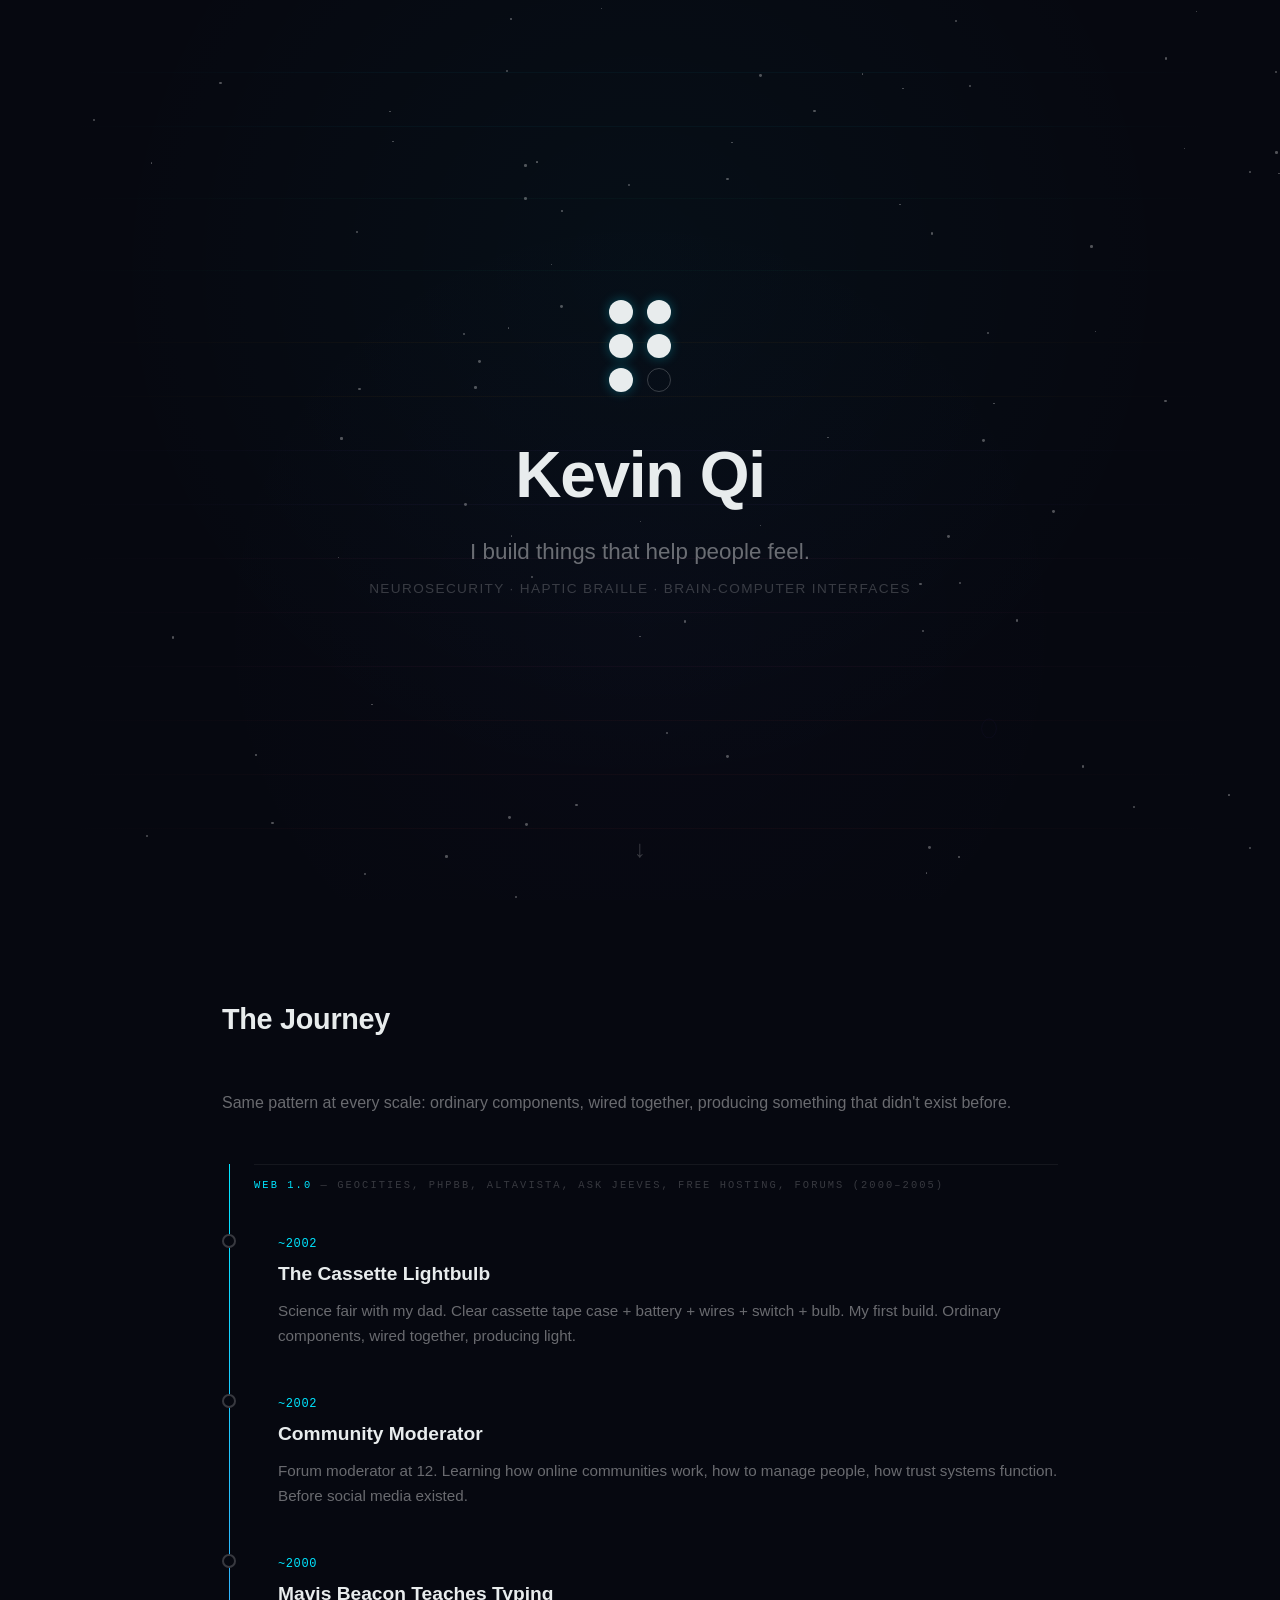
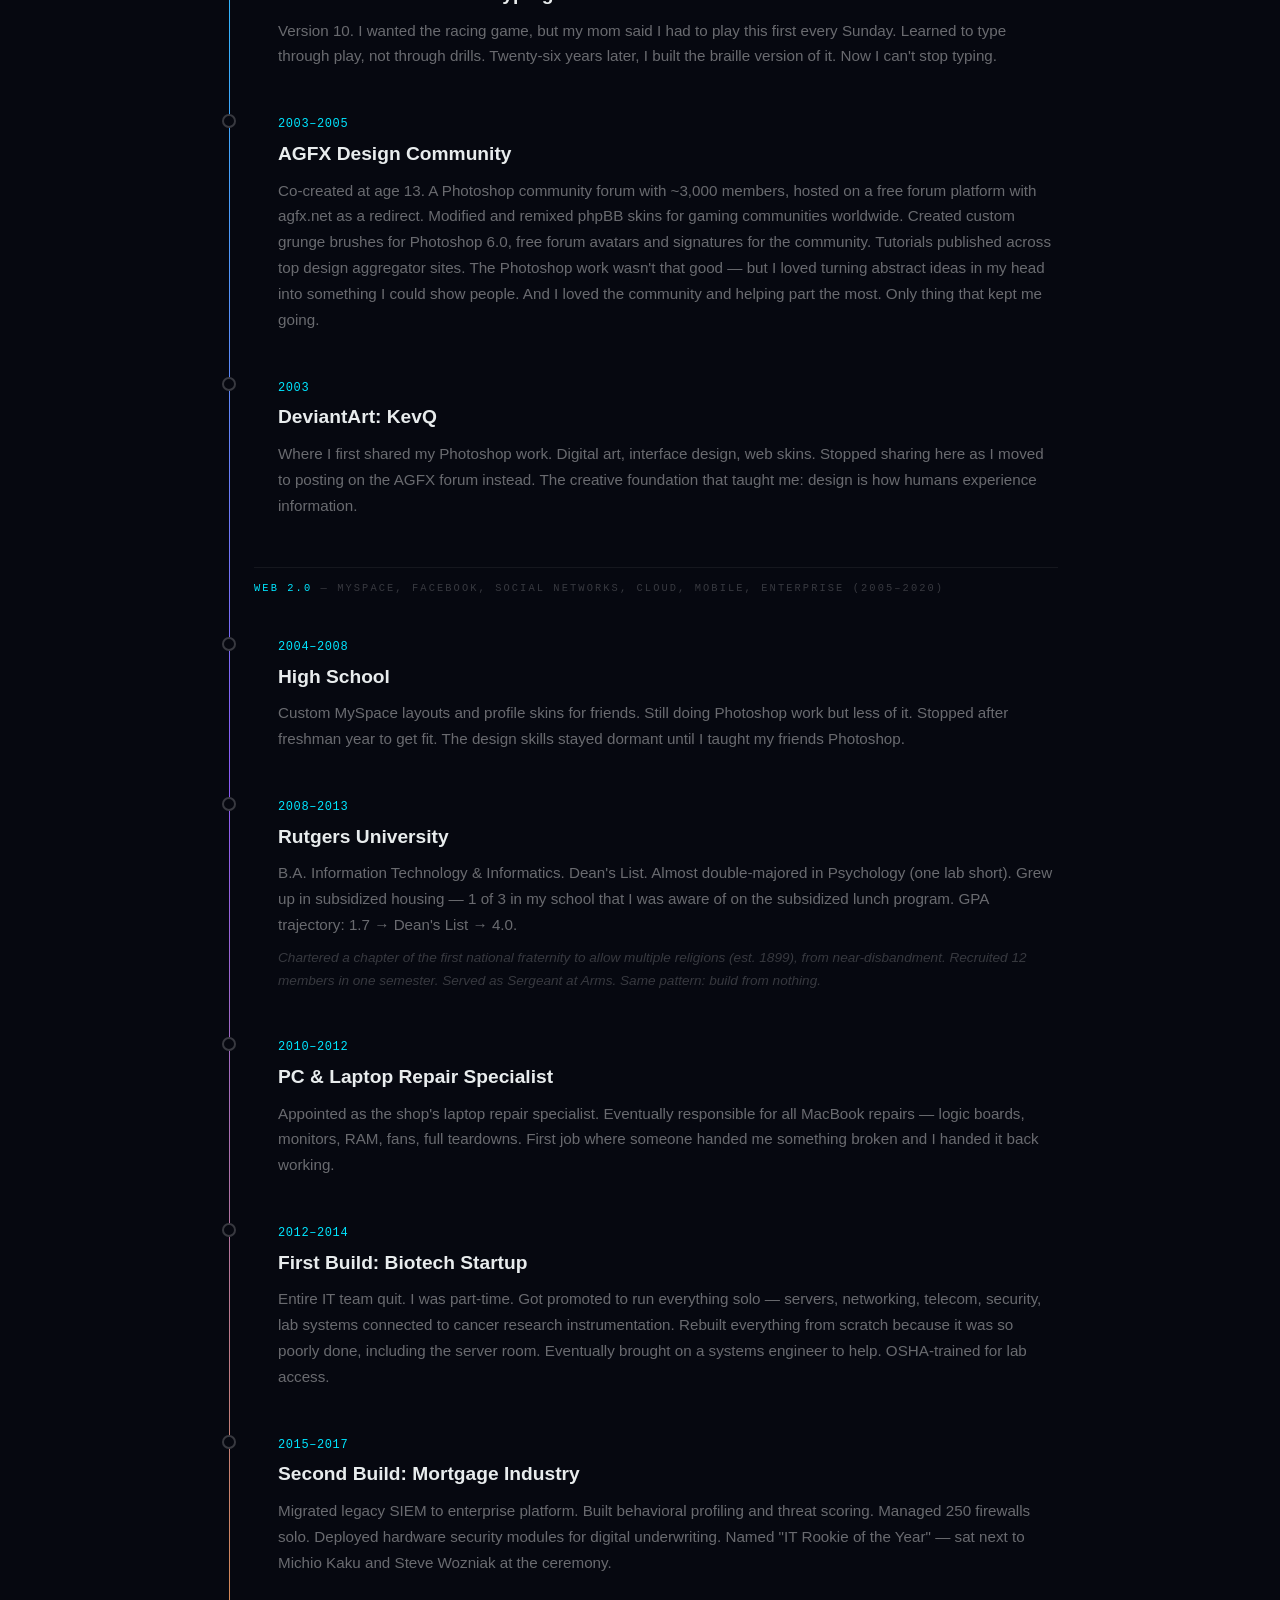
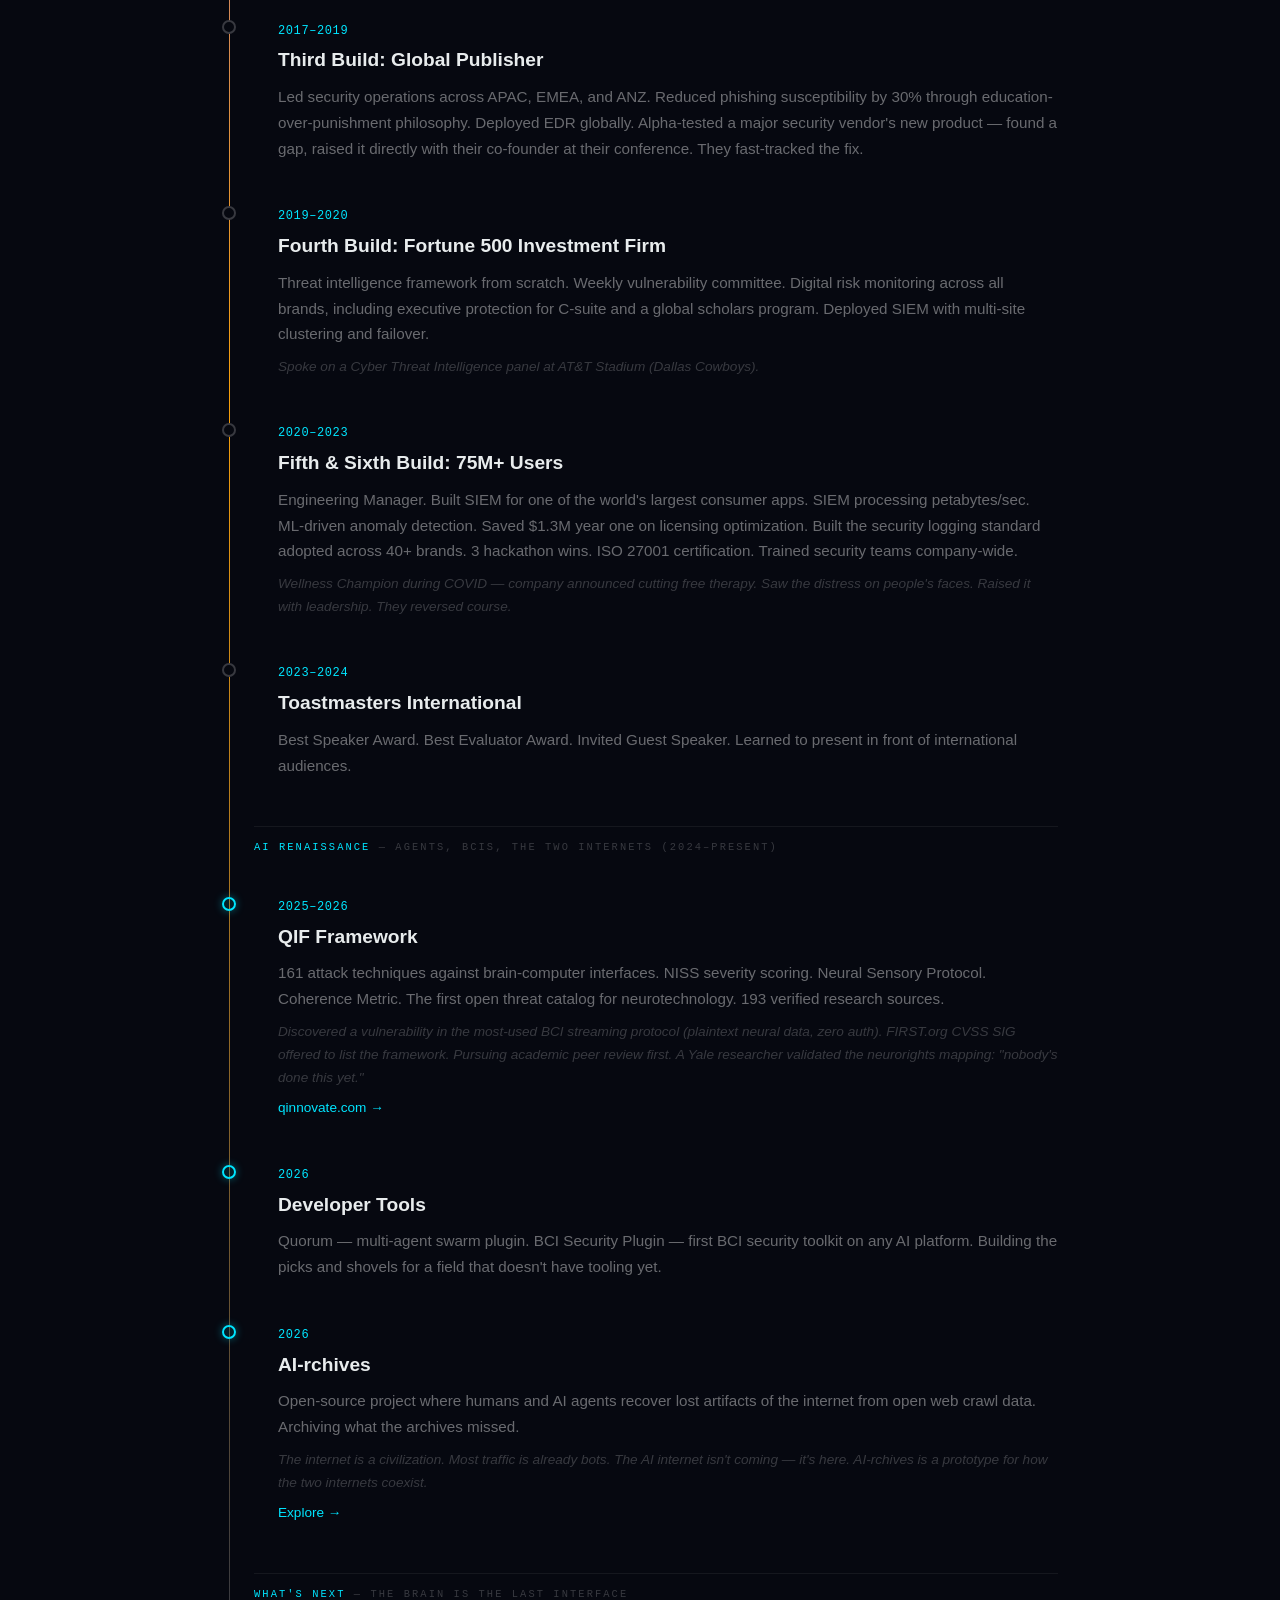
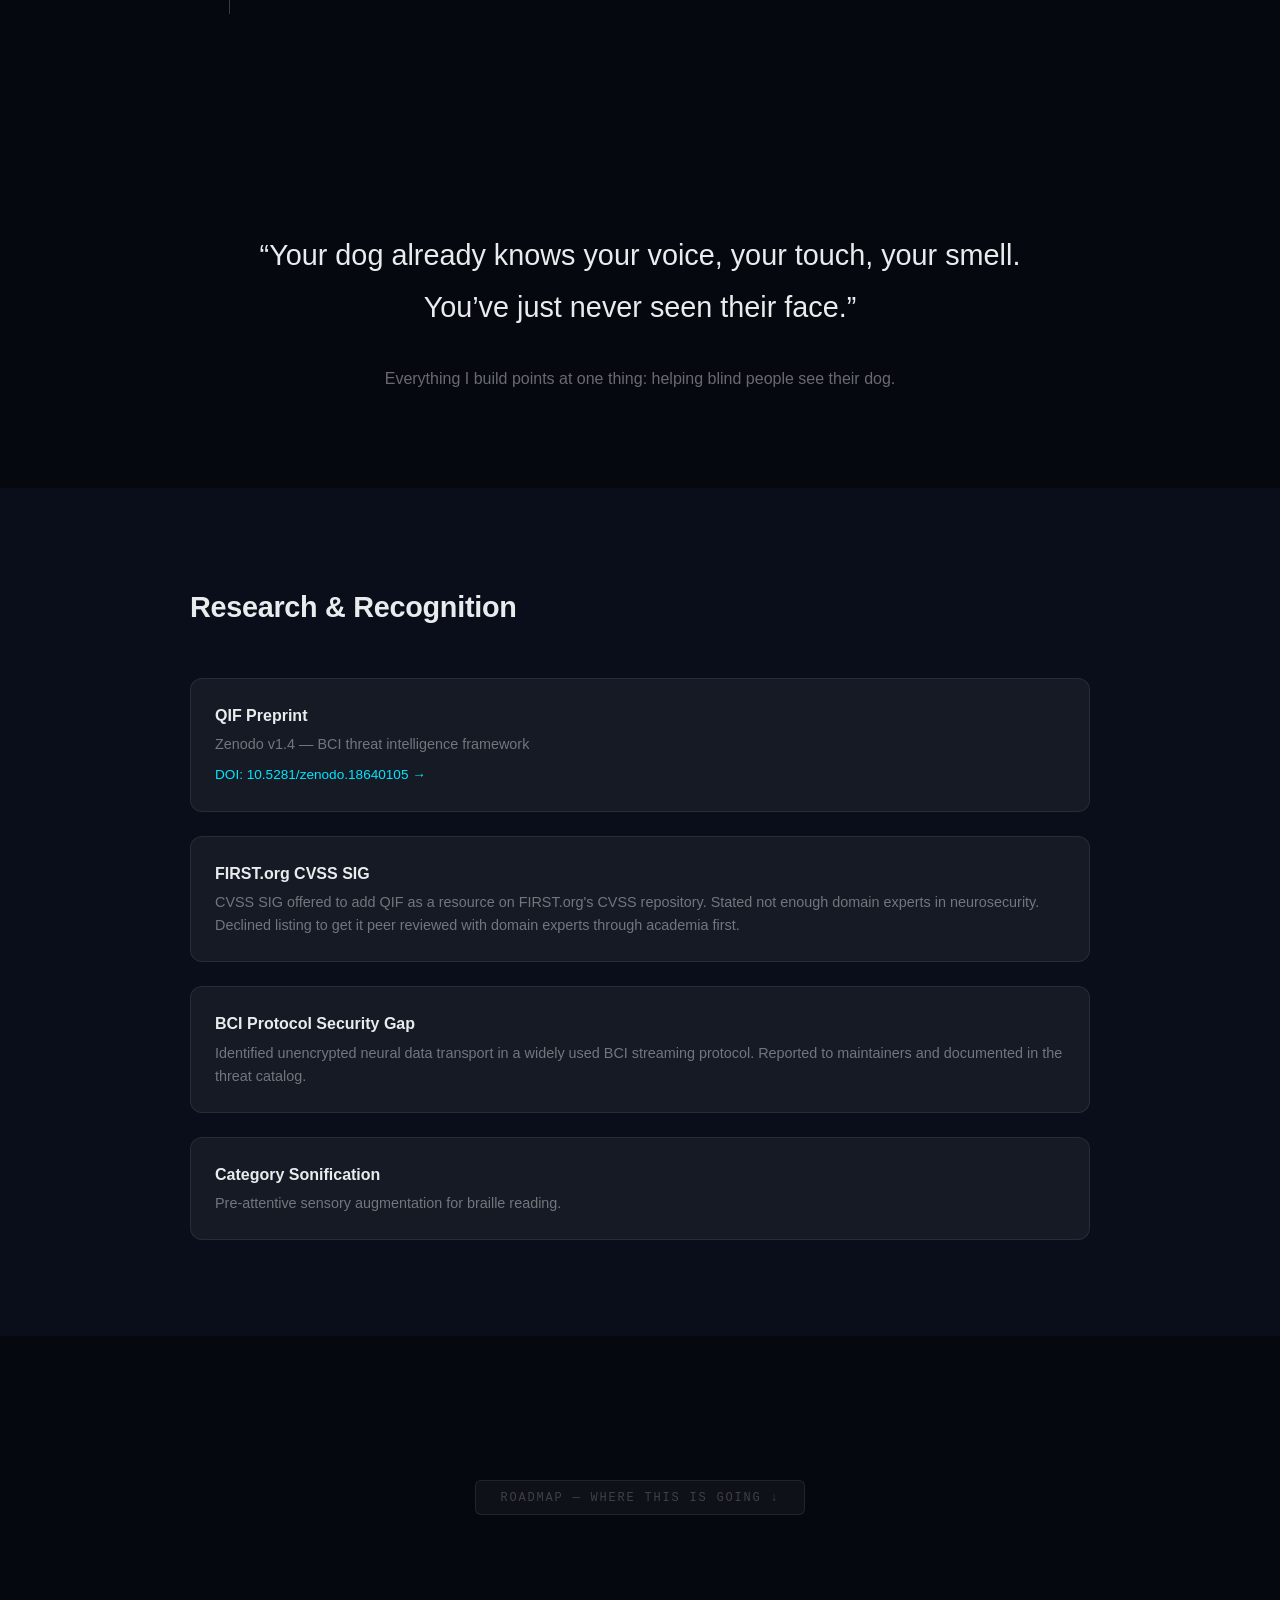
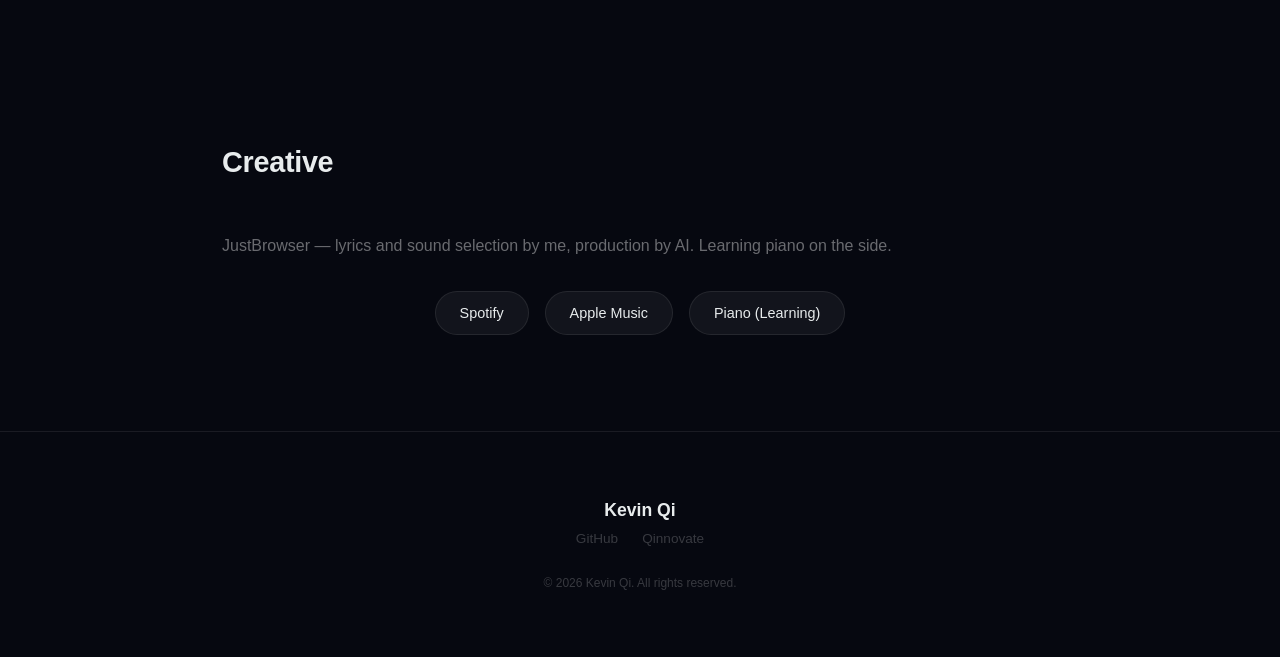
==== commit a2aa5a9e: "Remove Qinnovate LLC from footer Co-Authored-By: Claude Opus 4.6 (1M context) <noreply@anthropic.com" ====
--- a/index.html
+++ b/index.html
@@ -305,7 +305,6 @@
     <footer>
         <div class="footer-content">
             <p class="footer-name">Kevin Qi</p>
-            <p class="footer-org">Qinnovate LLC</p>
             <div class="footer-links">
                 <a href="https://github.com/qinnovates" target="_blank" rel="noopener noreferrer">GitHub</a>
                 <a href="https://qinnovate.com" target="_blank" rel="noopener noreferrer">Qinnovate</a>
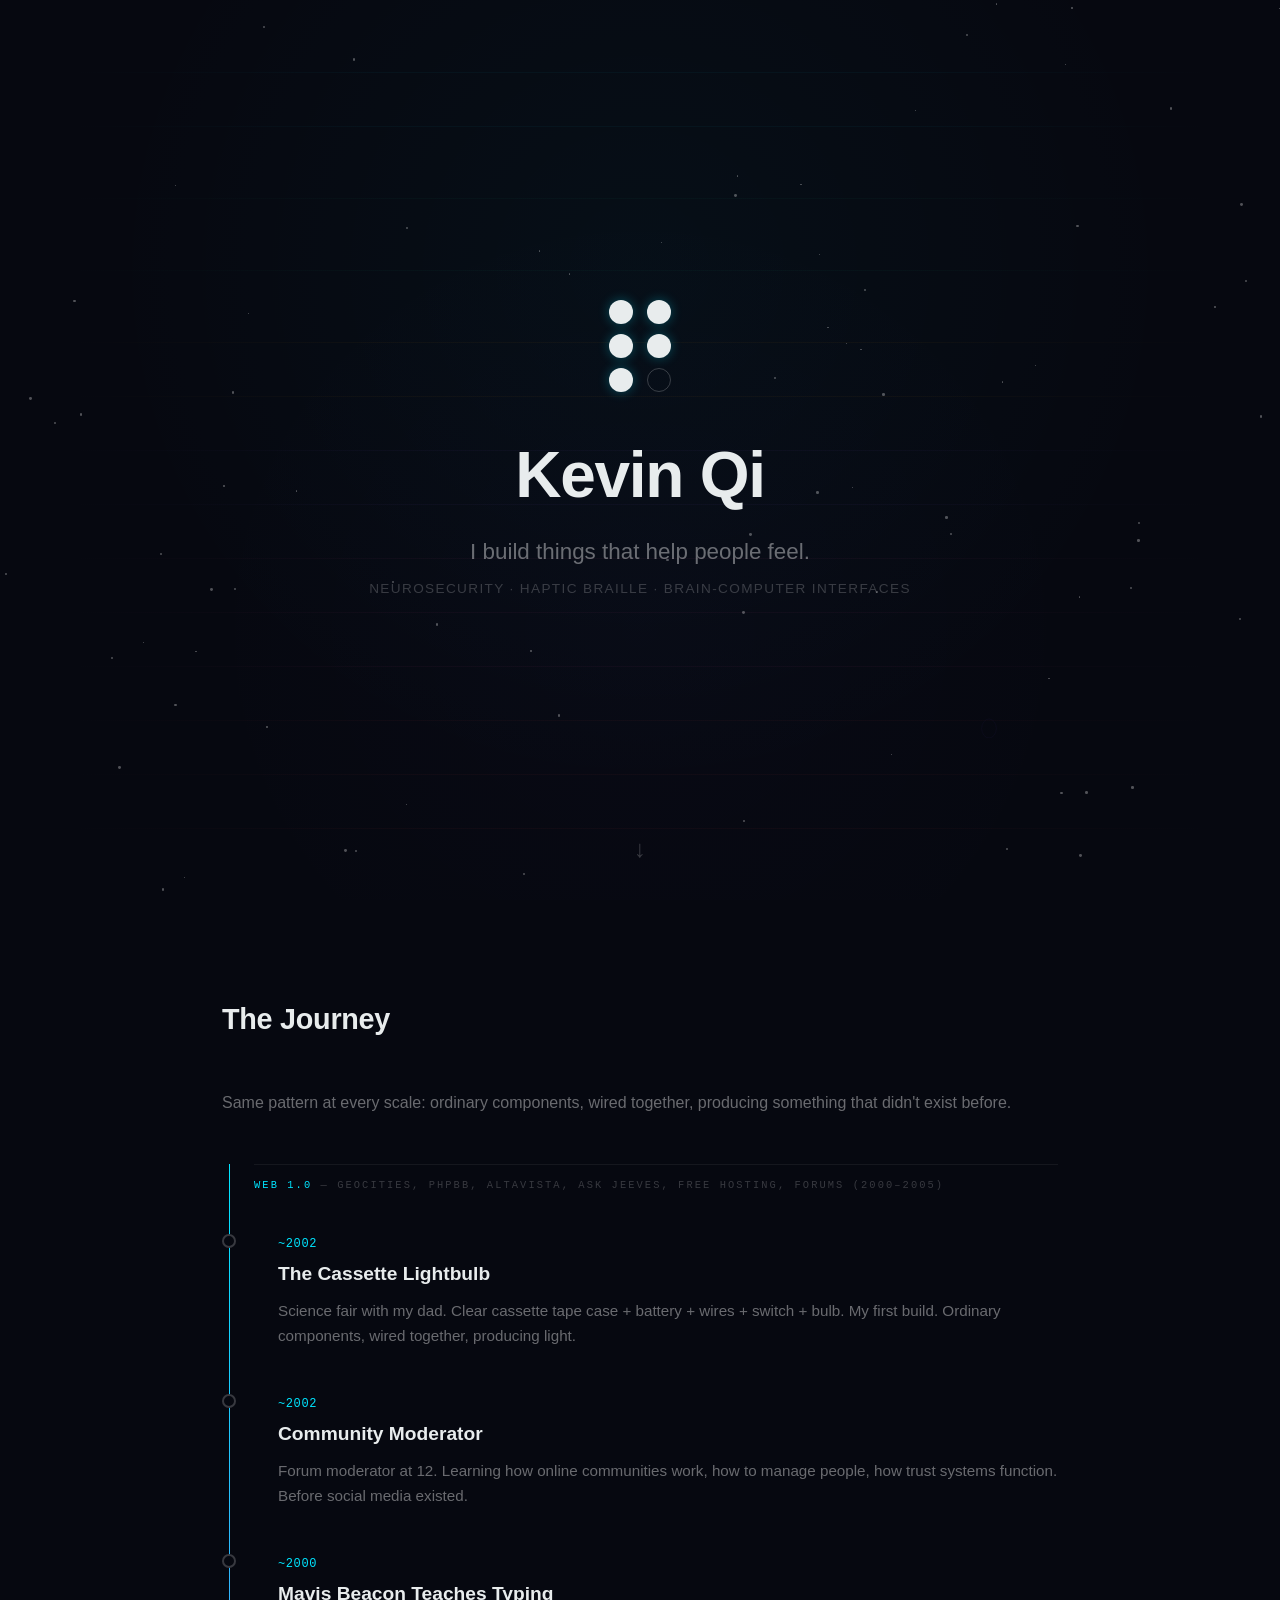
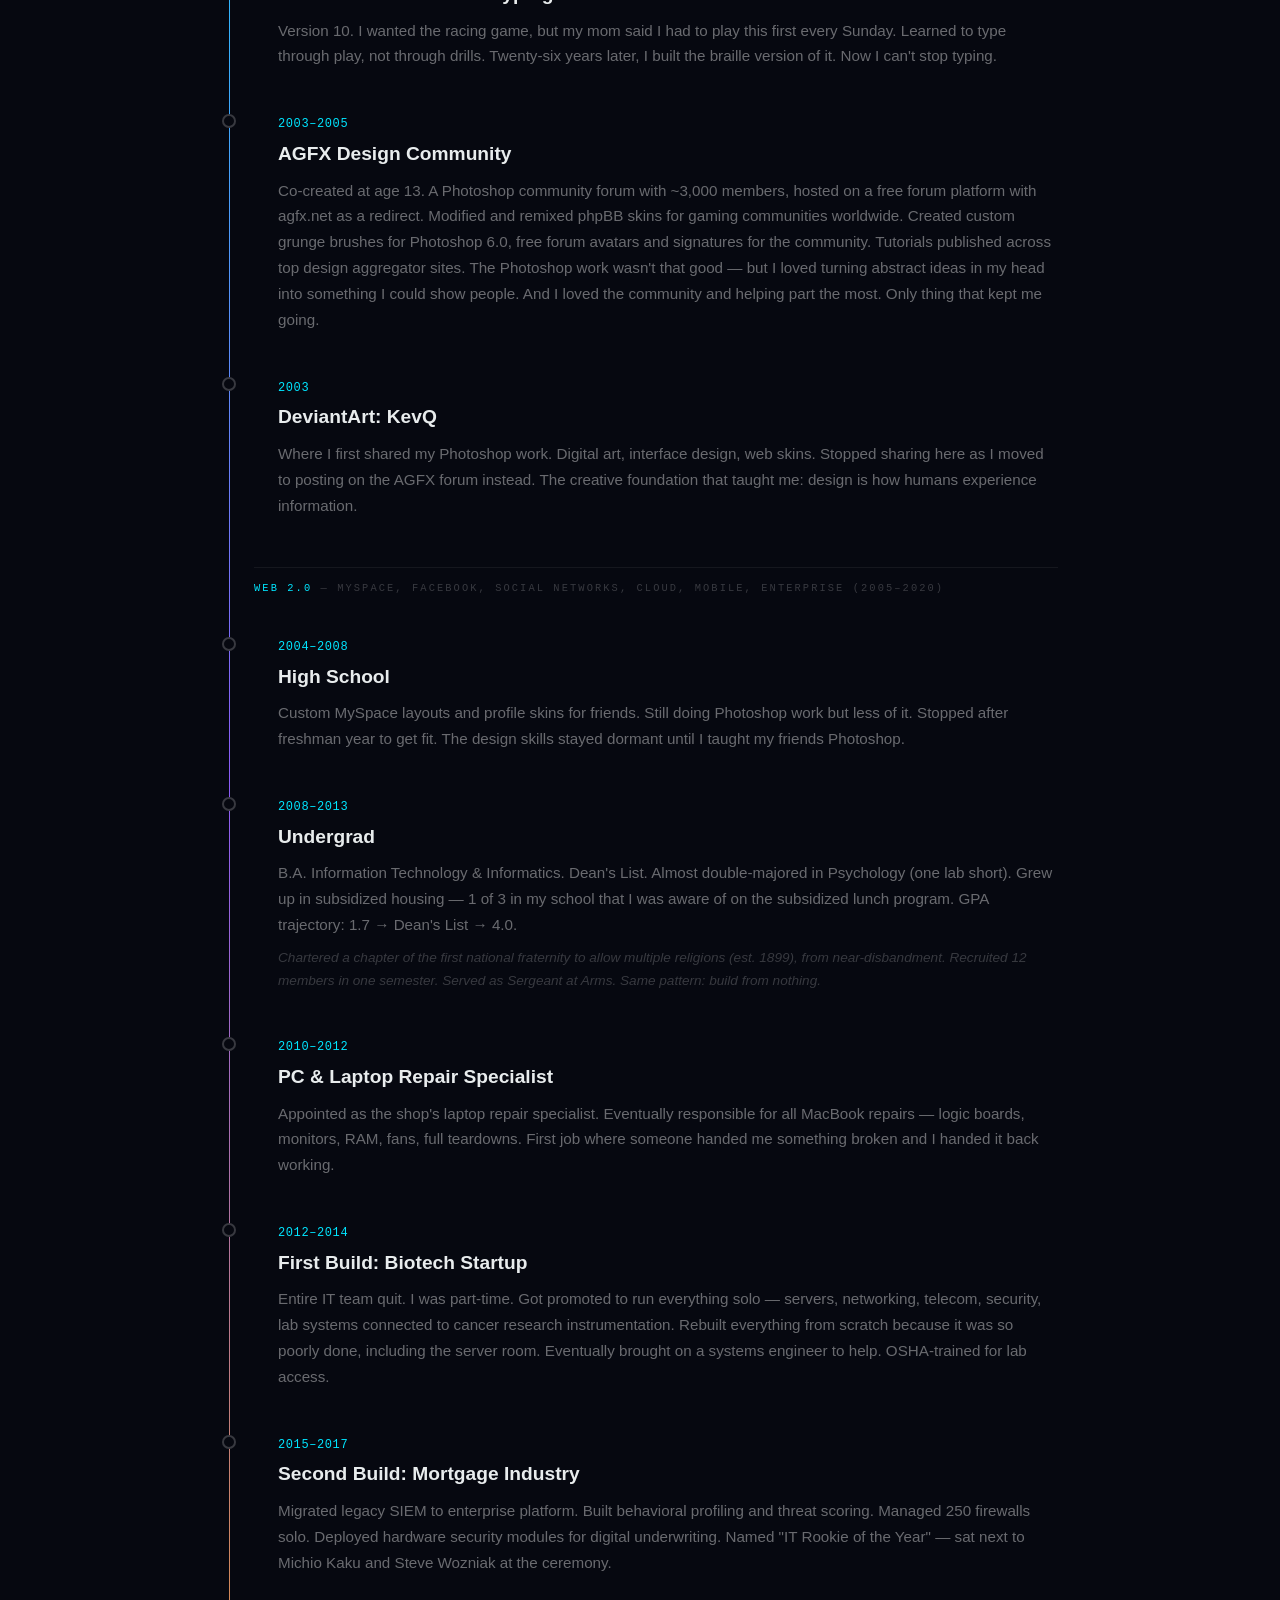
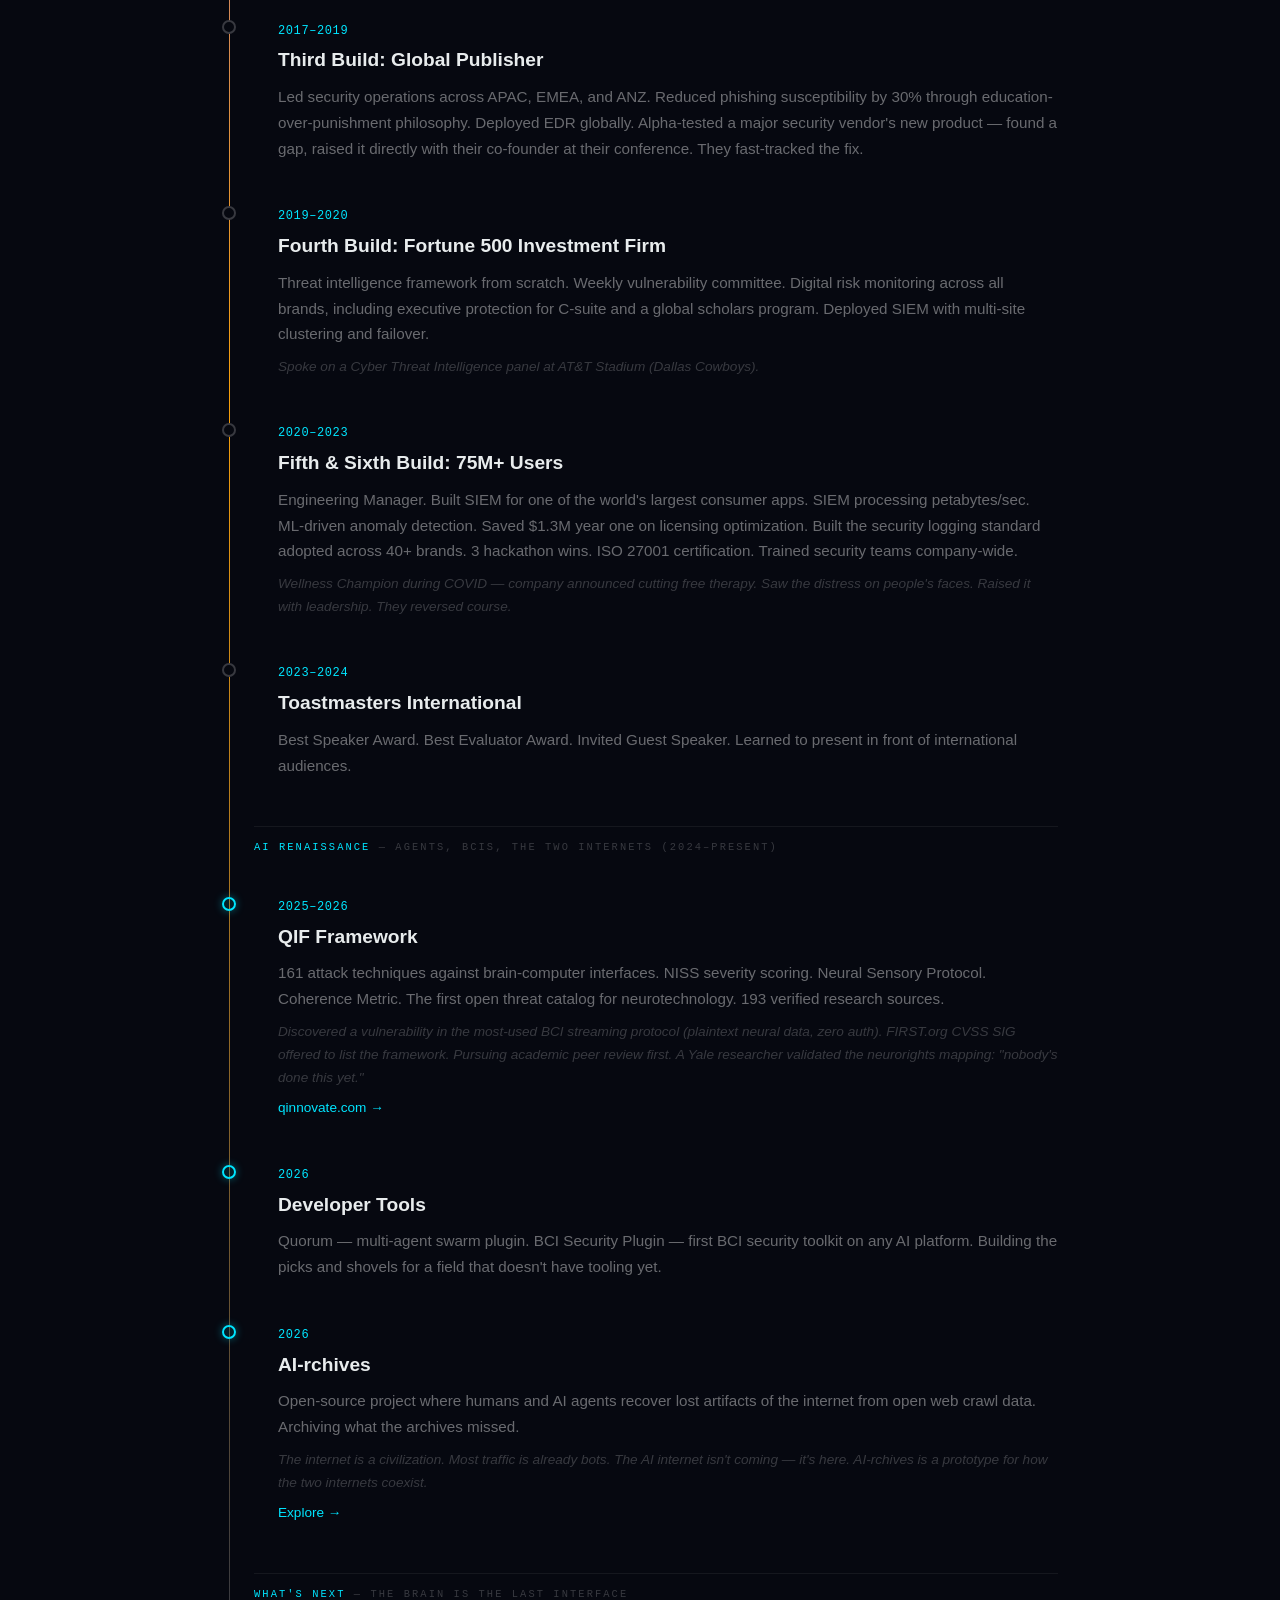
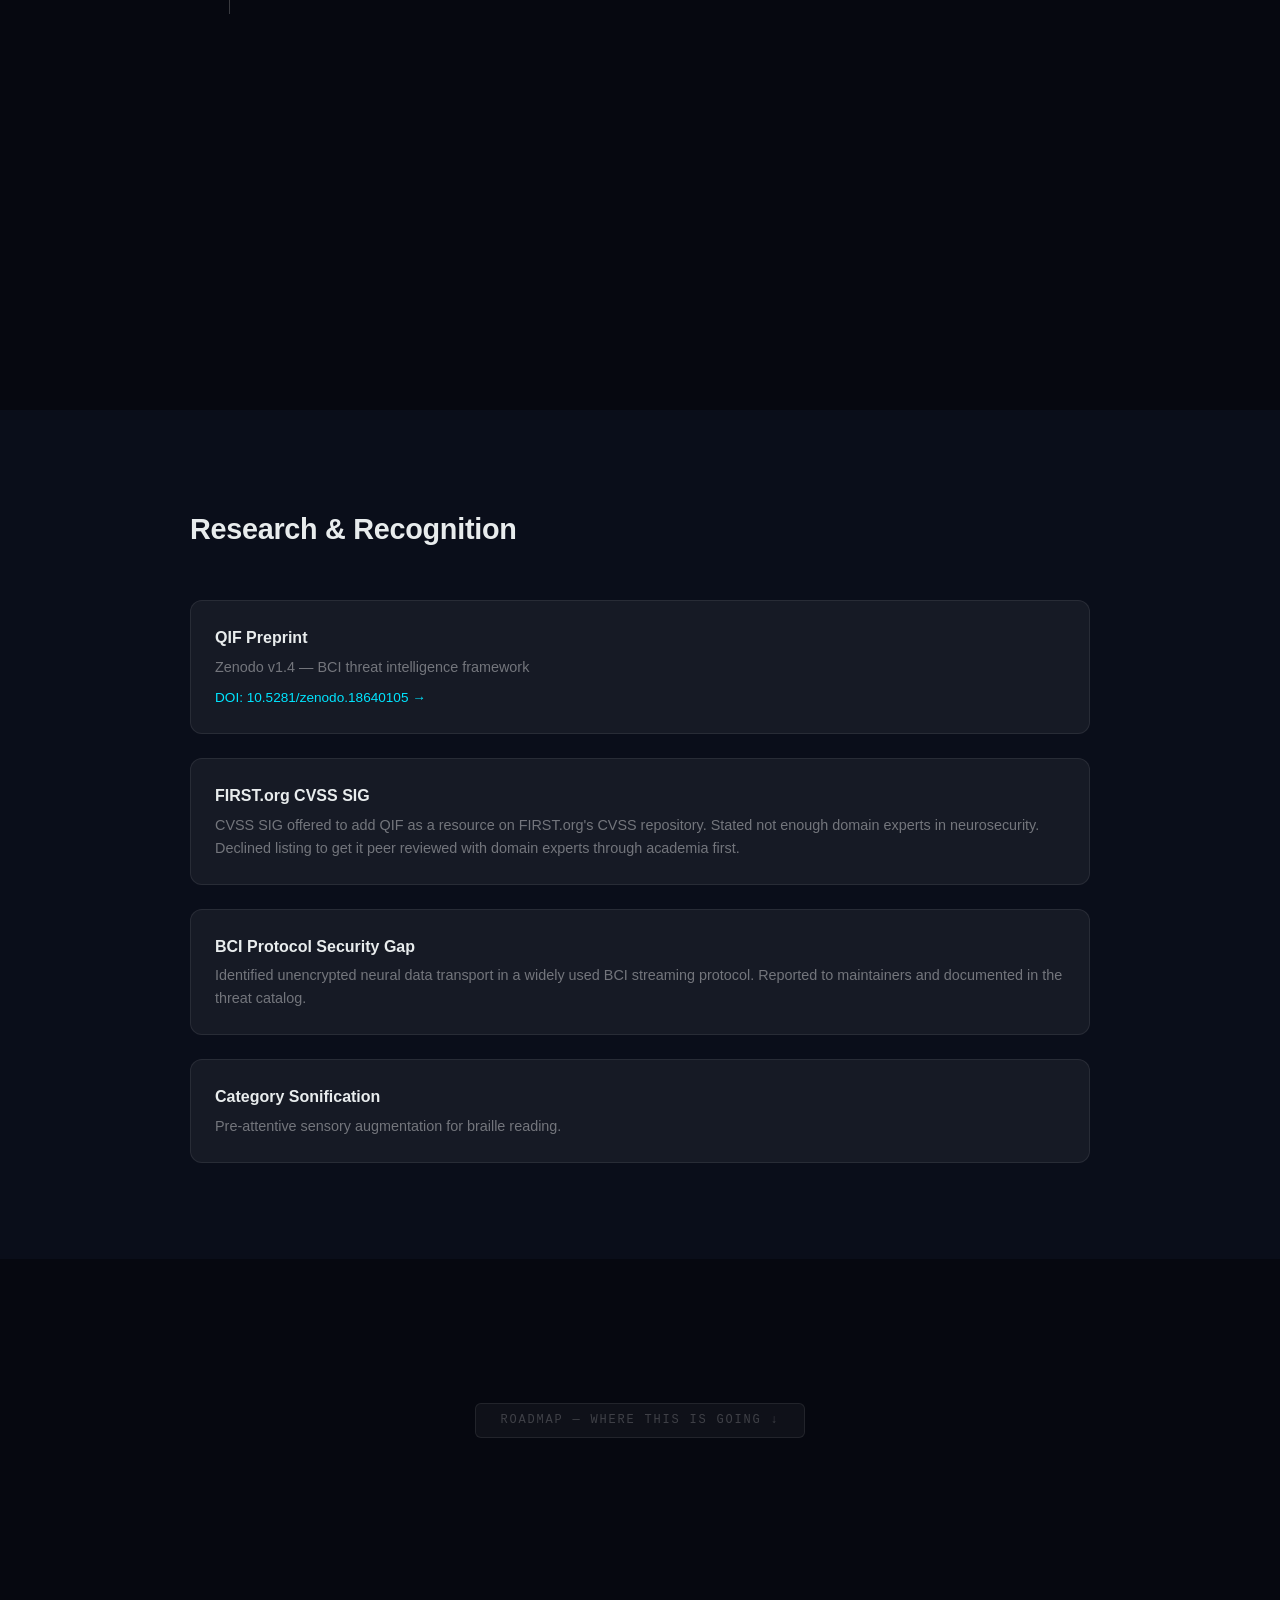
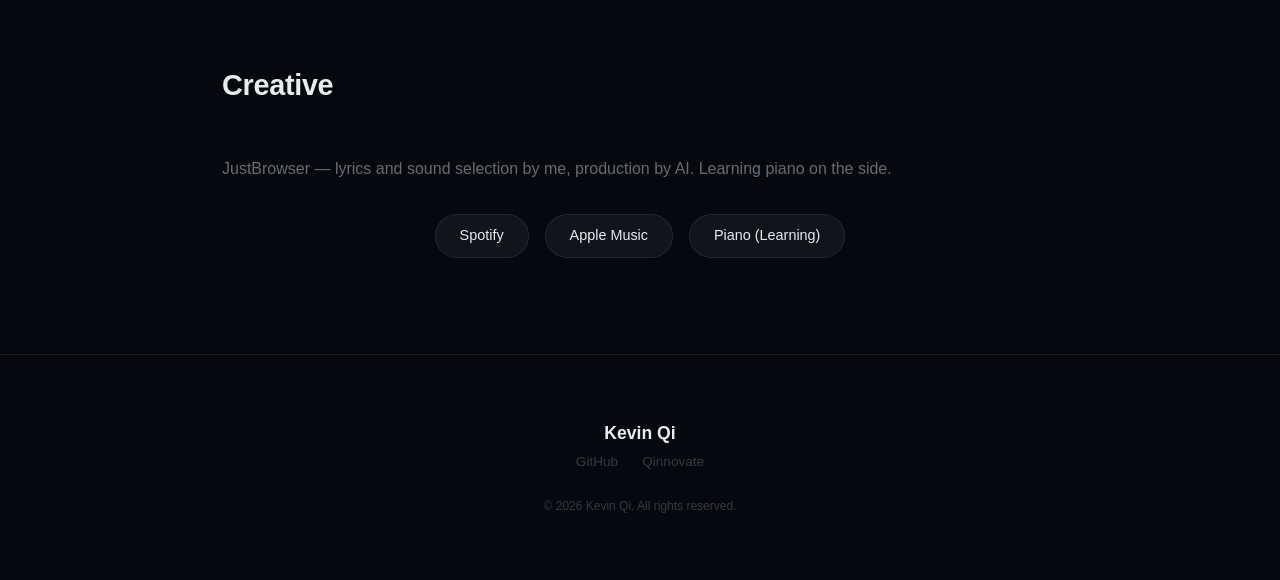
==== commit 4ba028cb: "Replace university name with Undergrad, block art pages from crawlers Co-Authored-By: Claude Opus 4." ====
--- a/index.html
+++ b/index.html
@@ -123,7 +123,7 @@
                 <div class="timeline-dot"></div>
                 <div class="timeline-content">
                     <span class="timeline-year">2008&ndash;2013</span>
-                    <h3>Rutgers University</h3>
+                    <h3>Undergrad</h3>
                     <p>B.A. Information Technology &amp; Informatics. Dean's List. Almost double-majored in Psychology (one lab short). Grew up in subsidized housing &mdash; 1 of 3 in my school that I was aware of on the subsidized lunch program. GPA trajectory: 1.7 &rarr; Dean's List &rarr; 4.0.</p>
                     <p class="dim">Chartered a chapter of the first national fraternity to allow multiple religions (est. 1899), from near-disbandment. Recruited 12 members in one semester. Served as Sergeant at Arms. Same pattern: build from nothing.</p>
                 </div>
@@ -234,10 +234,8 @@
     <!-- The Vision -->
     <section class="section" id="vision">
         <div class="vision-quote">
-            <p>&ldquo;Your dog already knows your voice, your touch, your smell.</p>
-            <p>You&rsquo;ve just never seen their face.&rdquo;</p>
-        </div>
-        <p class="vision-sub">Everything I build points at one thing: helping blind people see their dog.</p>
+            <p>&nbsp;</p>
+        </div>
     </section>
 
     <!-- Publications -->
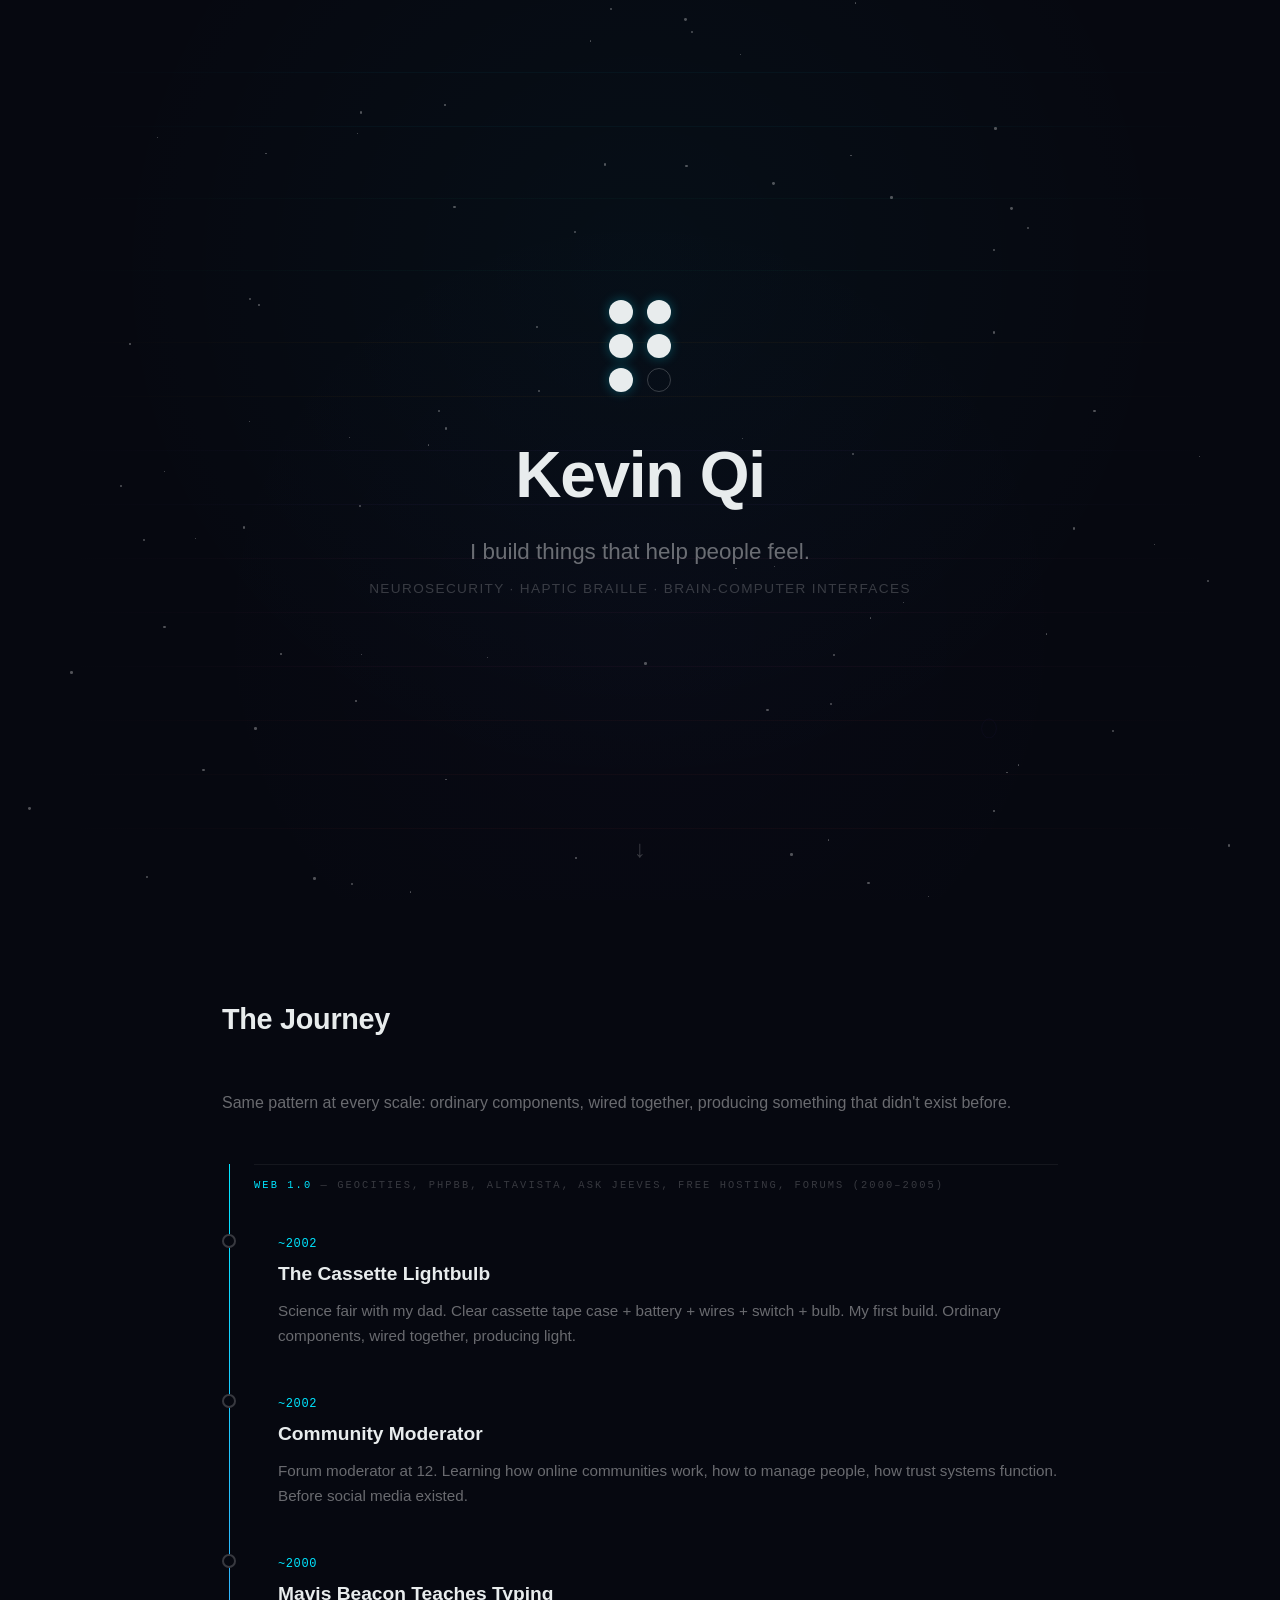
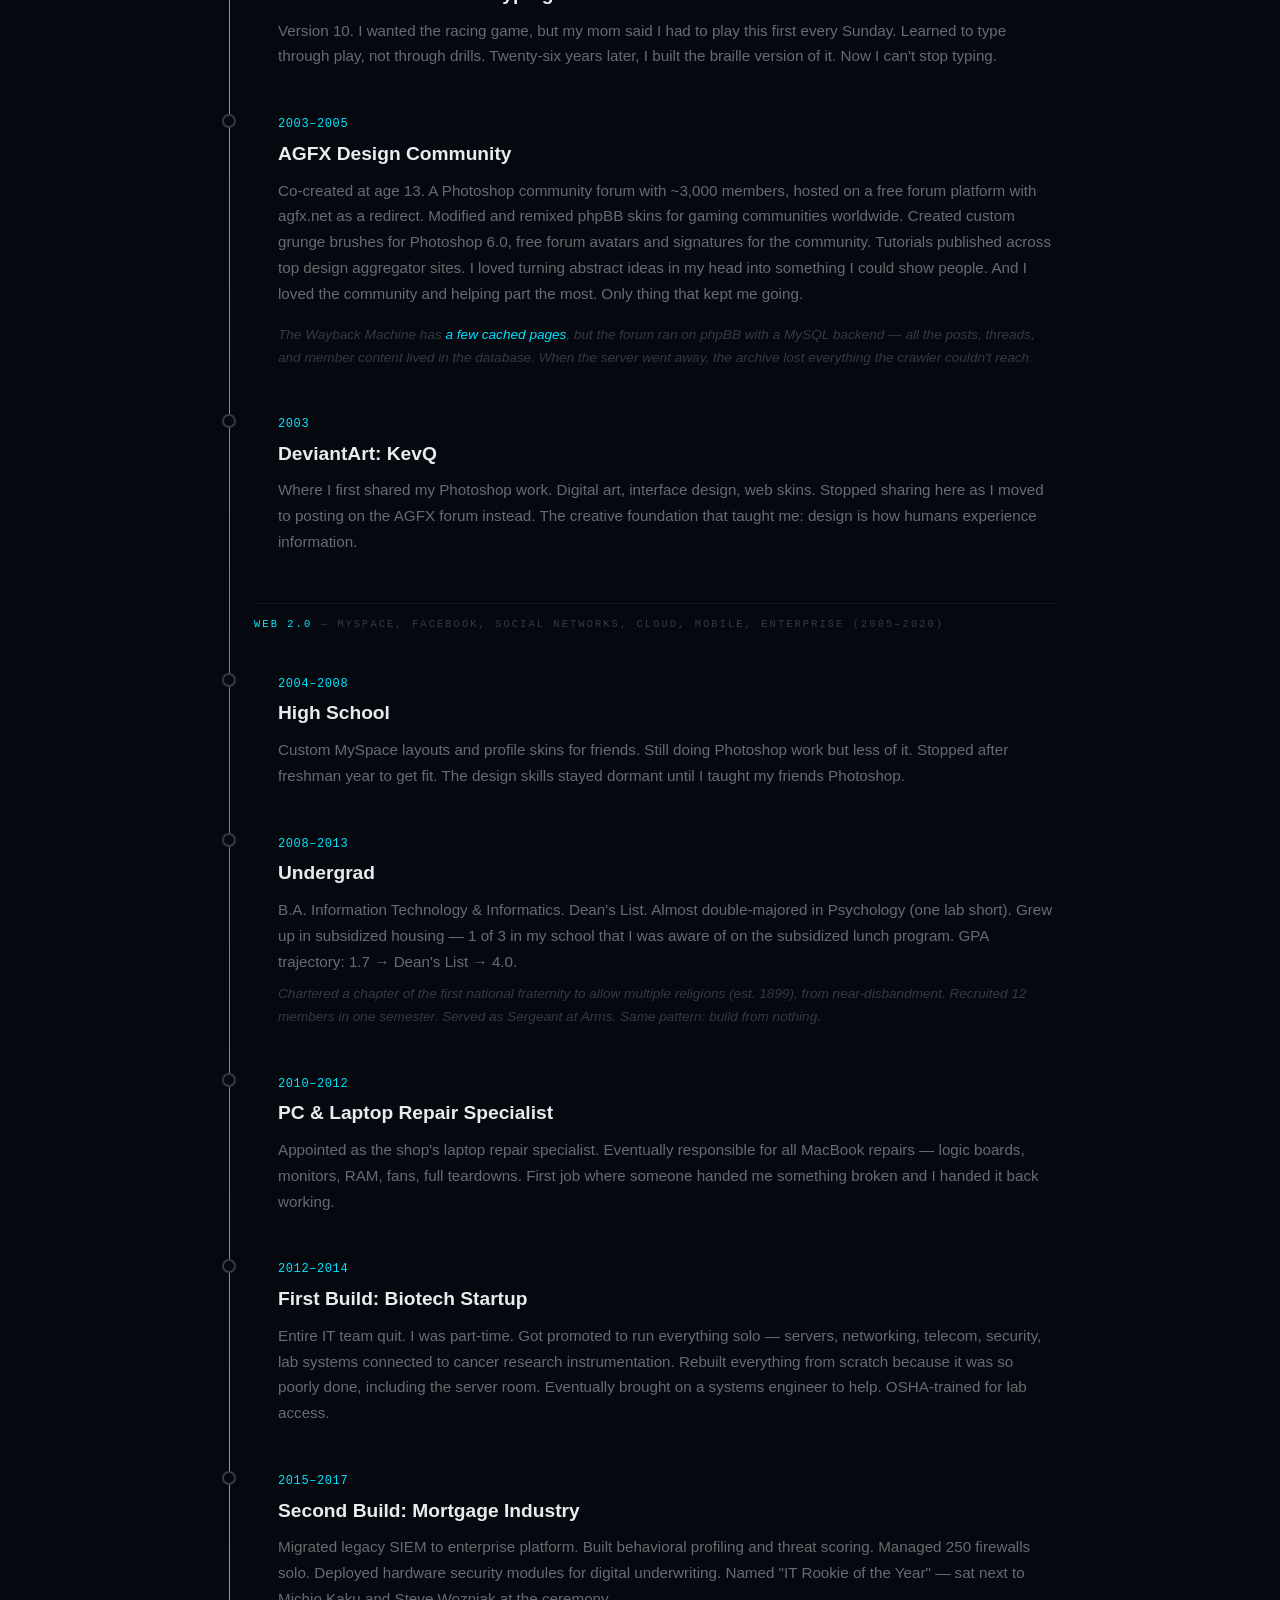
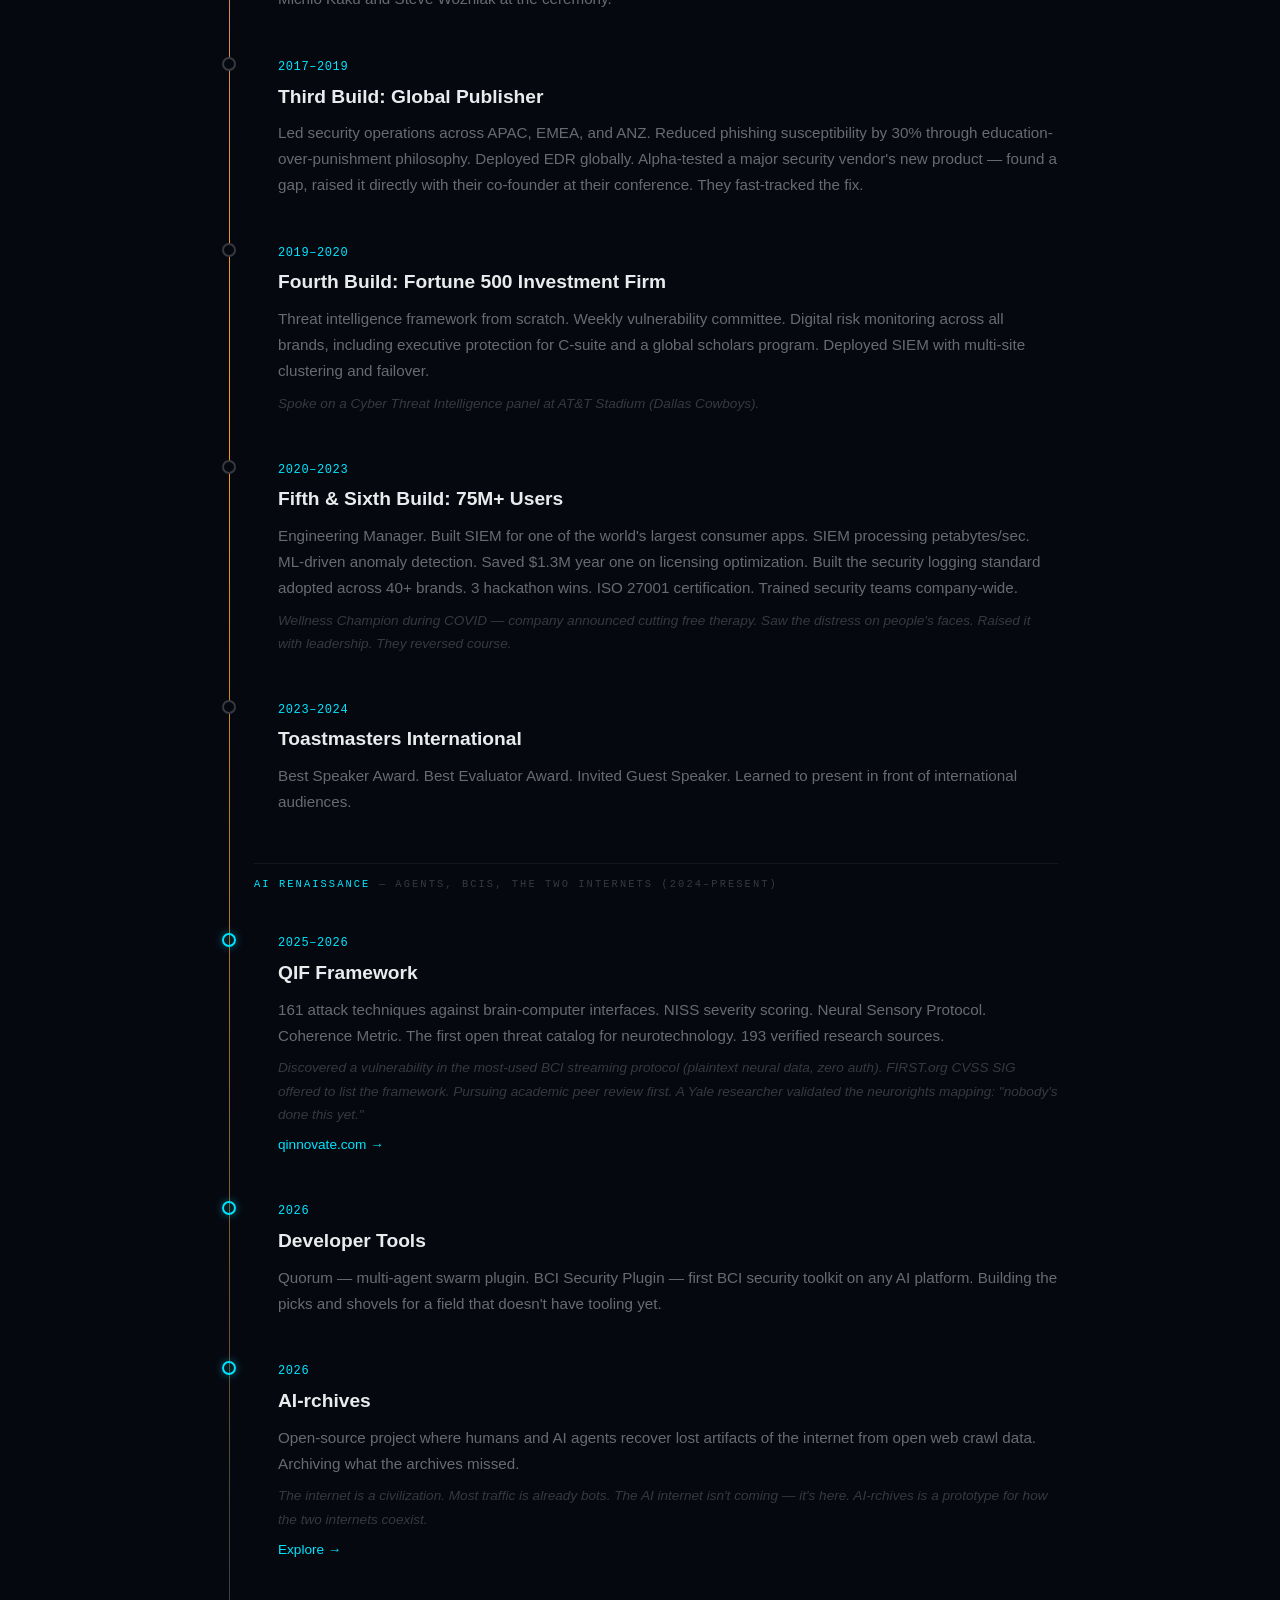
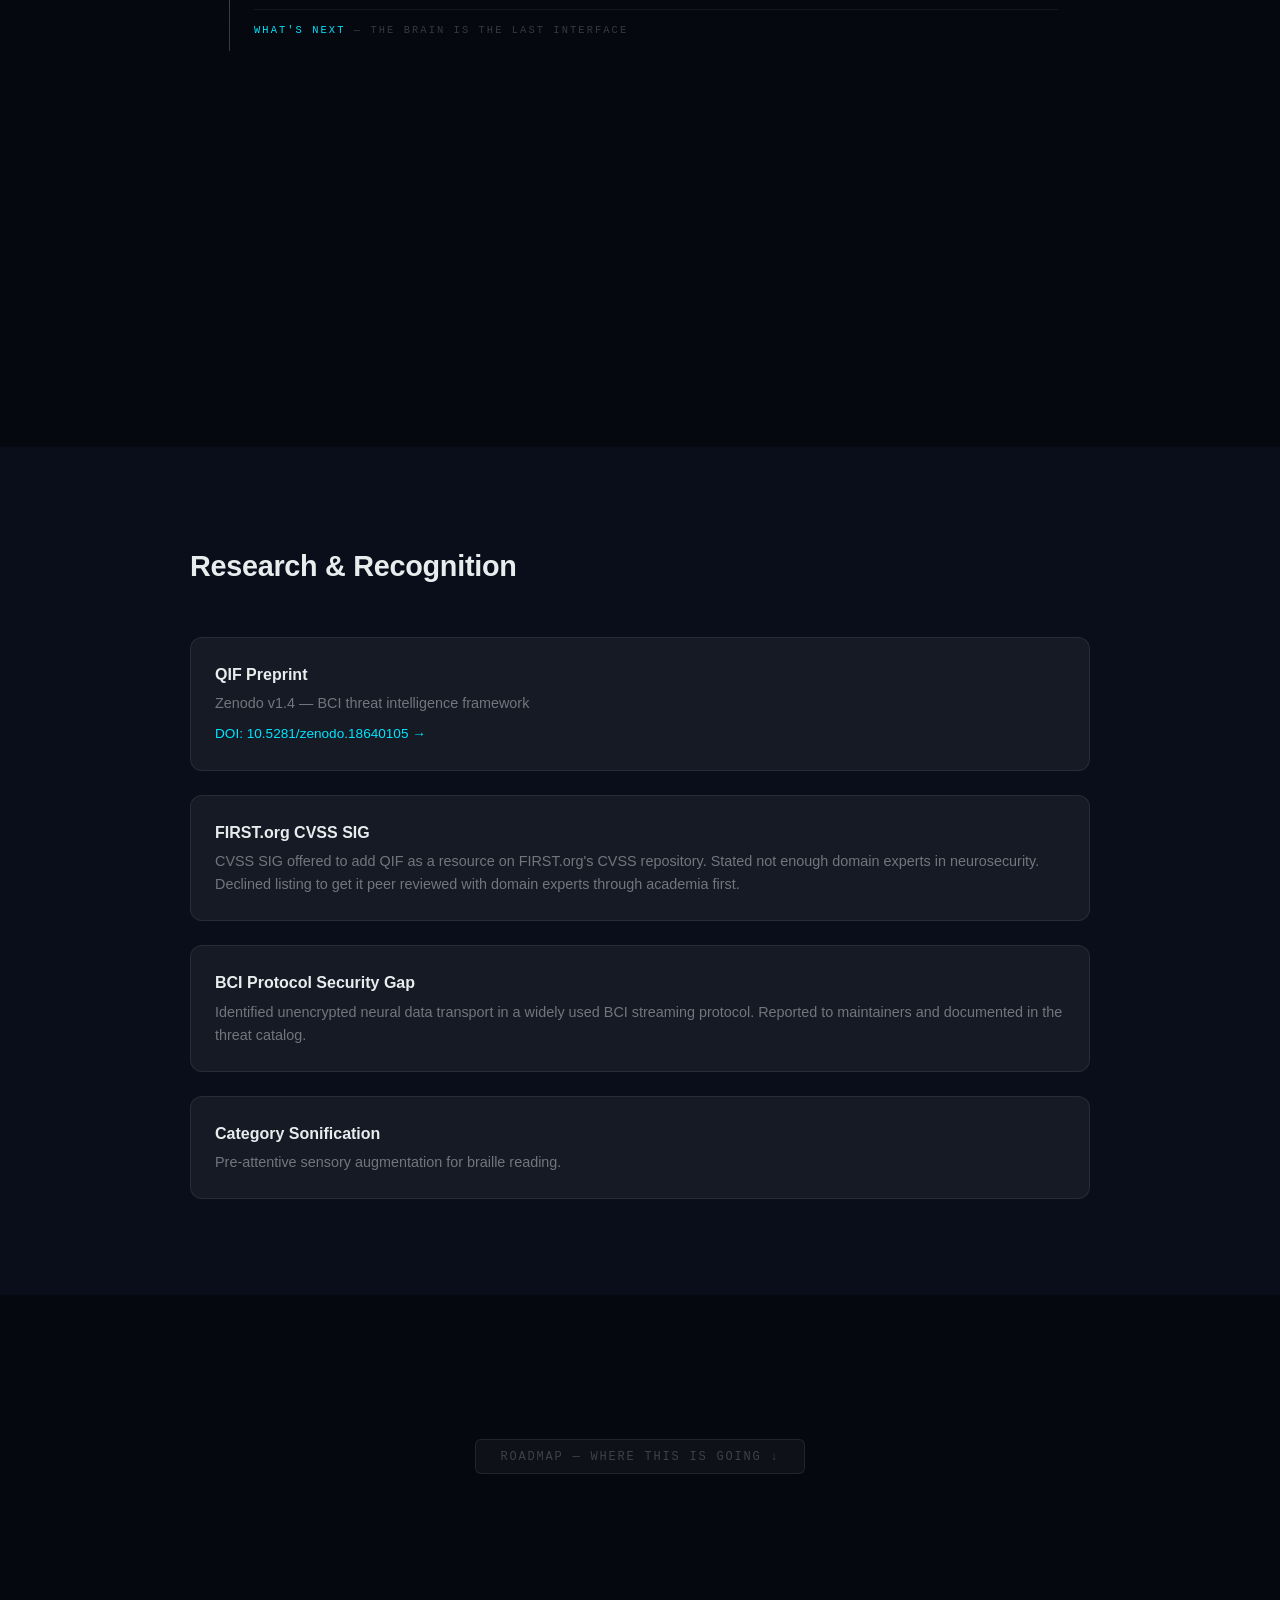
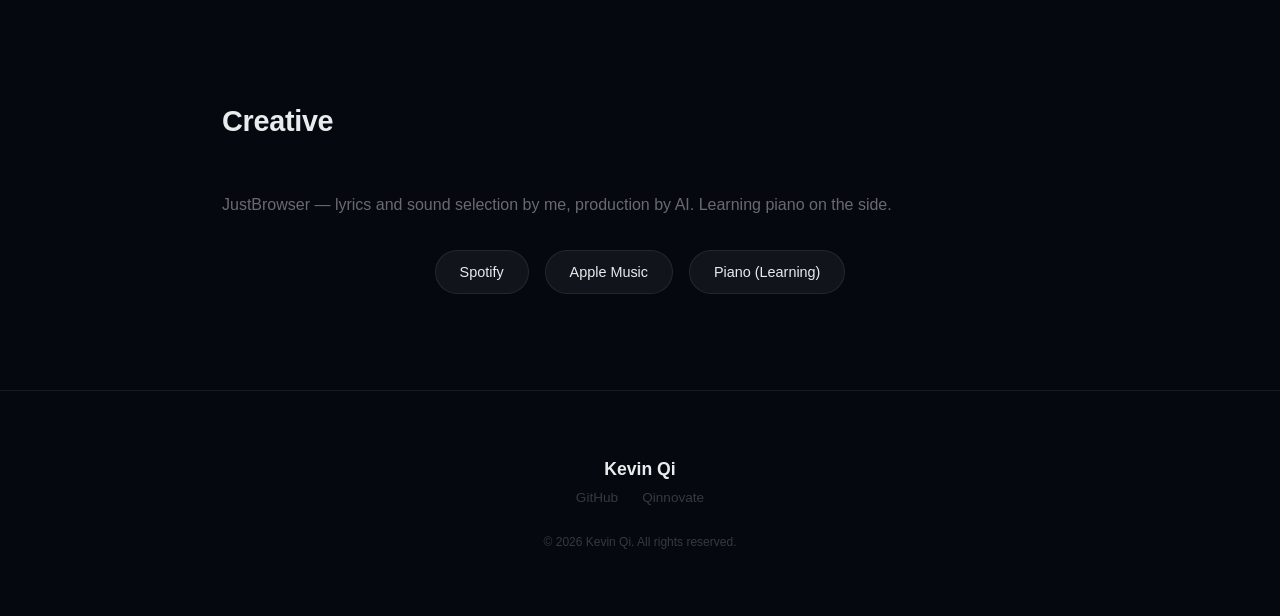
==== commit cde77f0c: "Timeline polish: AGFX archive context, Toastmasters update, cleanup - Remove self-deprecation from A" ====
--- a/index.html
+++ b/index.html
@@ -97,7 +97,8 @@
                 <div class="timeline-content">
                     <span class="timeline-year">2003&ndash;2005</span>
                     <h3>AGFX Design Community</h3>
-                    <p>Co-created at age 13. A Photoshop community forum with ~3,000 members, hosted on a free forum platform with agfx.net as a redirect. Modified and remixed phpBB skins for gaming communities worldwide. Created custom grunge brushes for Photoshop 6.0, free forum avatars and signatures for the community. Tutorials published across top design aggregator sites. The Photoshop work wasn't that good &mdash; but I loved turning abstract ideas in my head into something I could show people. And I loved the community and helping part the most. Only thing that kept me going.</p>
+                    <p>Co-created at age 13. A Photoshop community forum with ~3,000 members, hosted on a free forum platform with agfx.net as a redirect. Modified and remixed phpBB skins for gaming communities worldwide. Created custom grunge brushes for Photoshop 6.0, free forum avatars and signatures for the community. Tutorials published across top design aggregator sites. I loved turning abstract ideas in my head into something I could show people. And I loved the community and helping part the most. Only thing that kept me going.</p>
+                    <p class="dim">The Wayback Machine has <a href="https://web.archive.org/web/20070107073424/http://s8.invisionfree.com:80/AGFX/" class="link" target="_blank" rel="noopener noreferrer">a few cached pages</a>, but the forum ran on phpBB with a MySQL backend &mdash; all the posts, threads, and member content lived in the database. When the server went away, the archive lost everything the crawler couldn't reach.</p>
                 </div>
             </div>
             <div class="timeline-item">
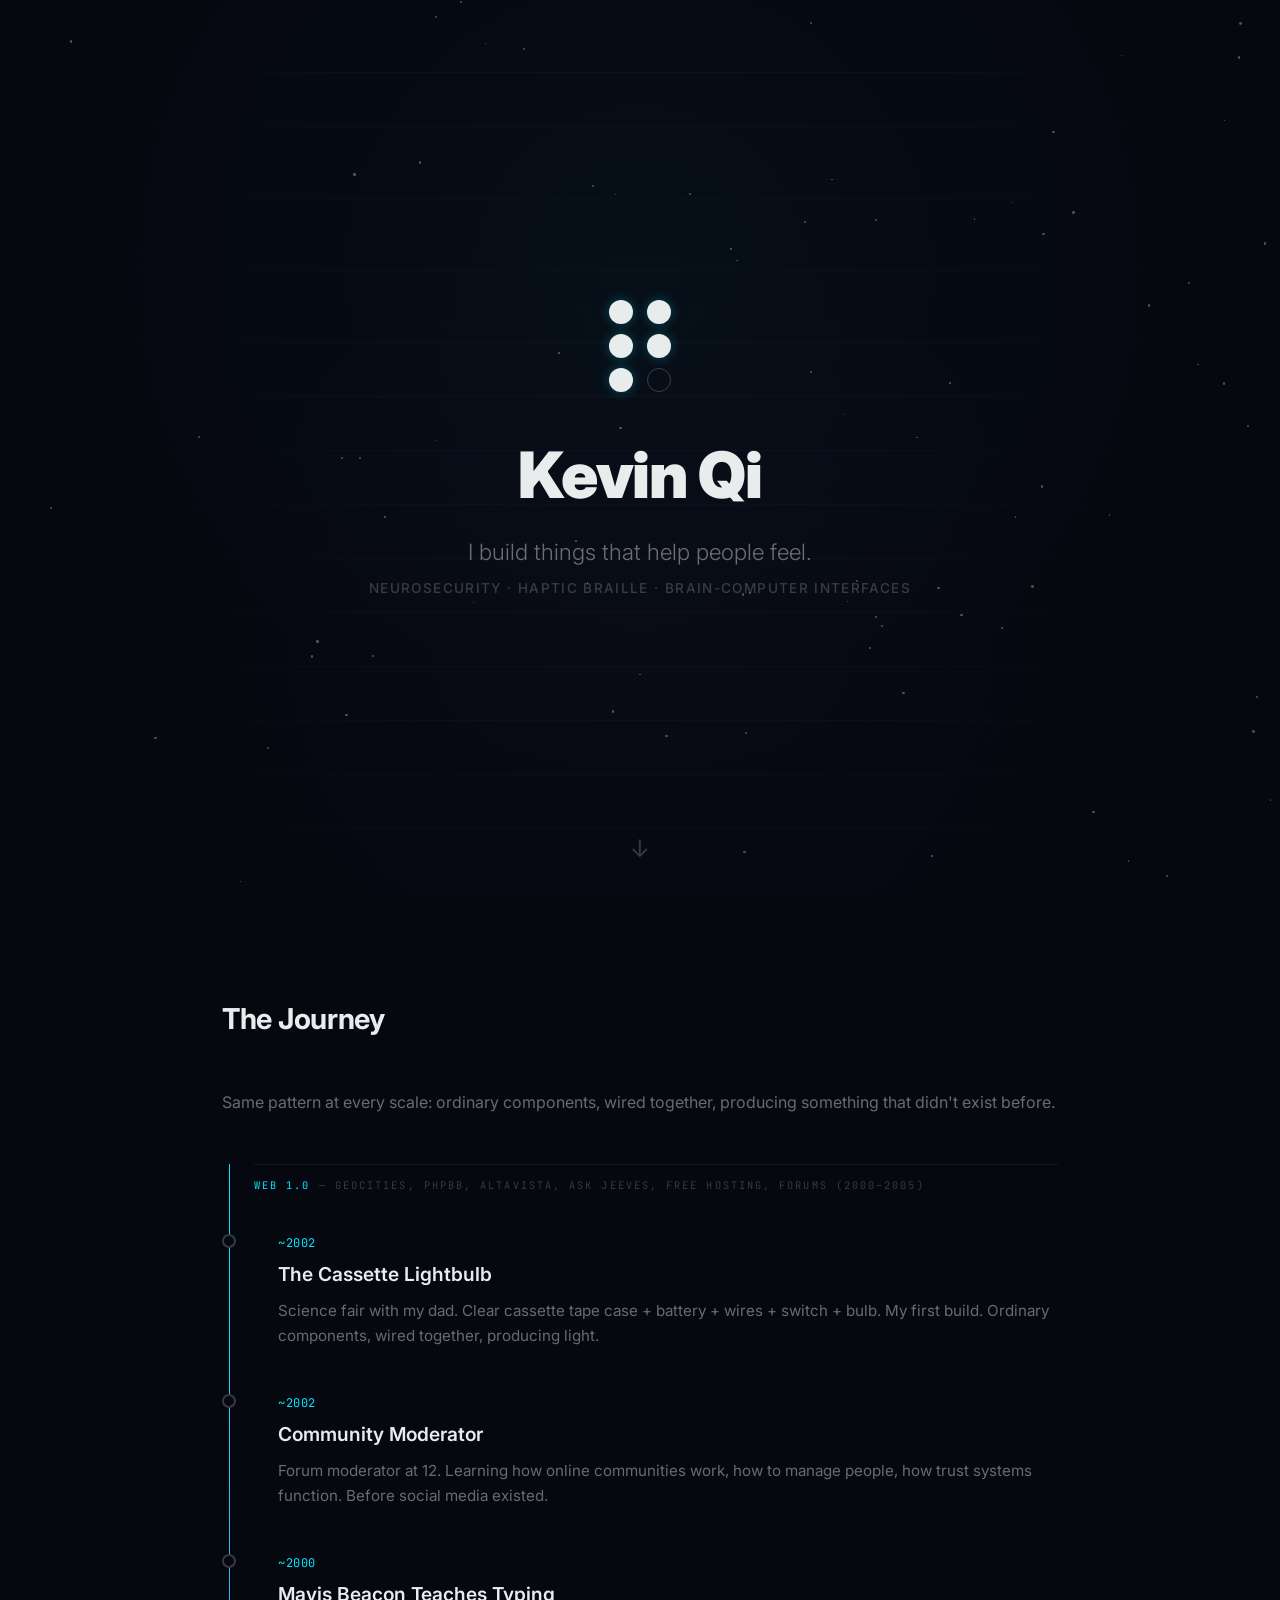
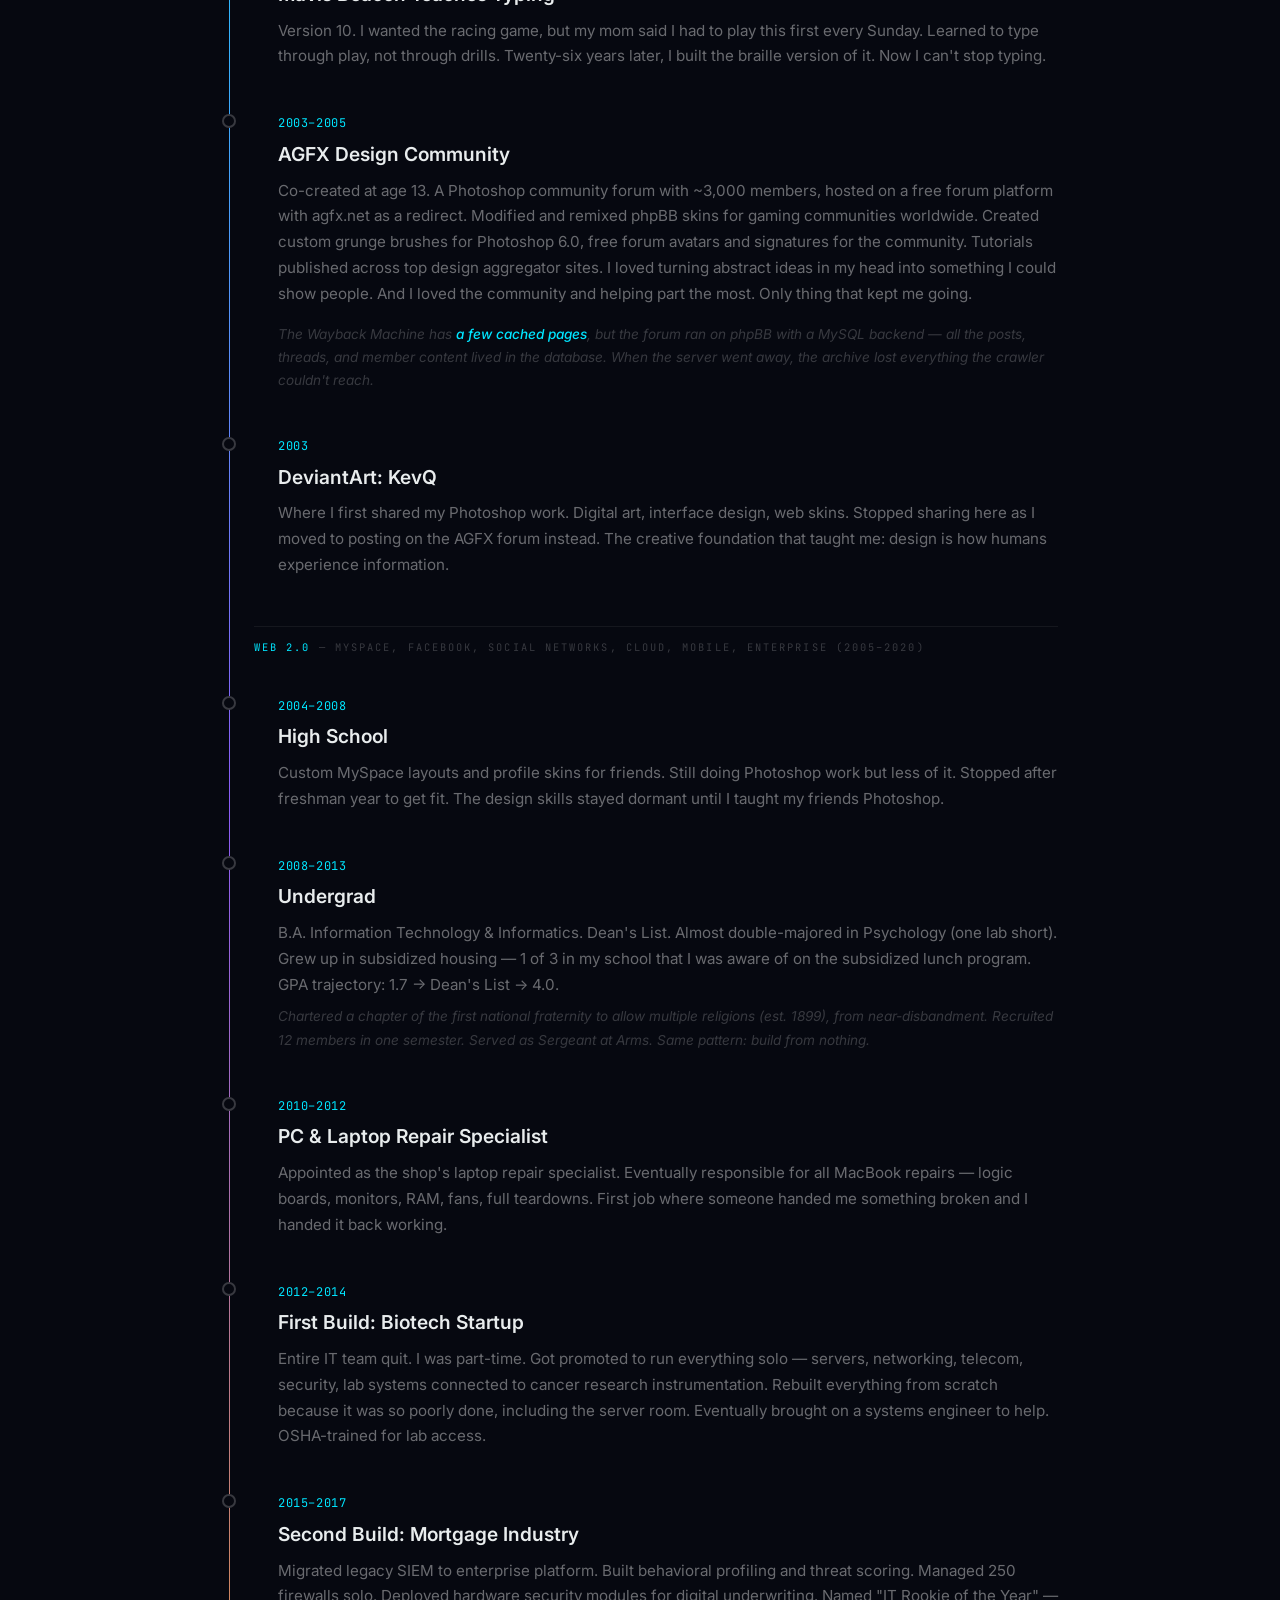
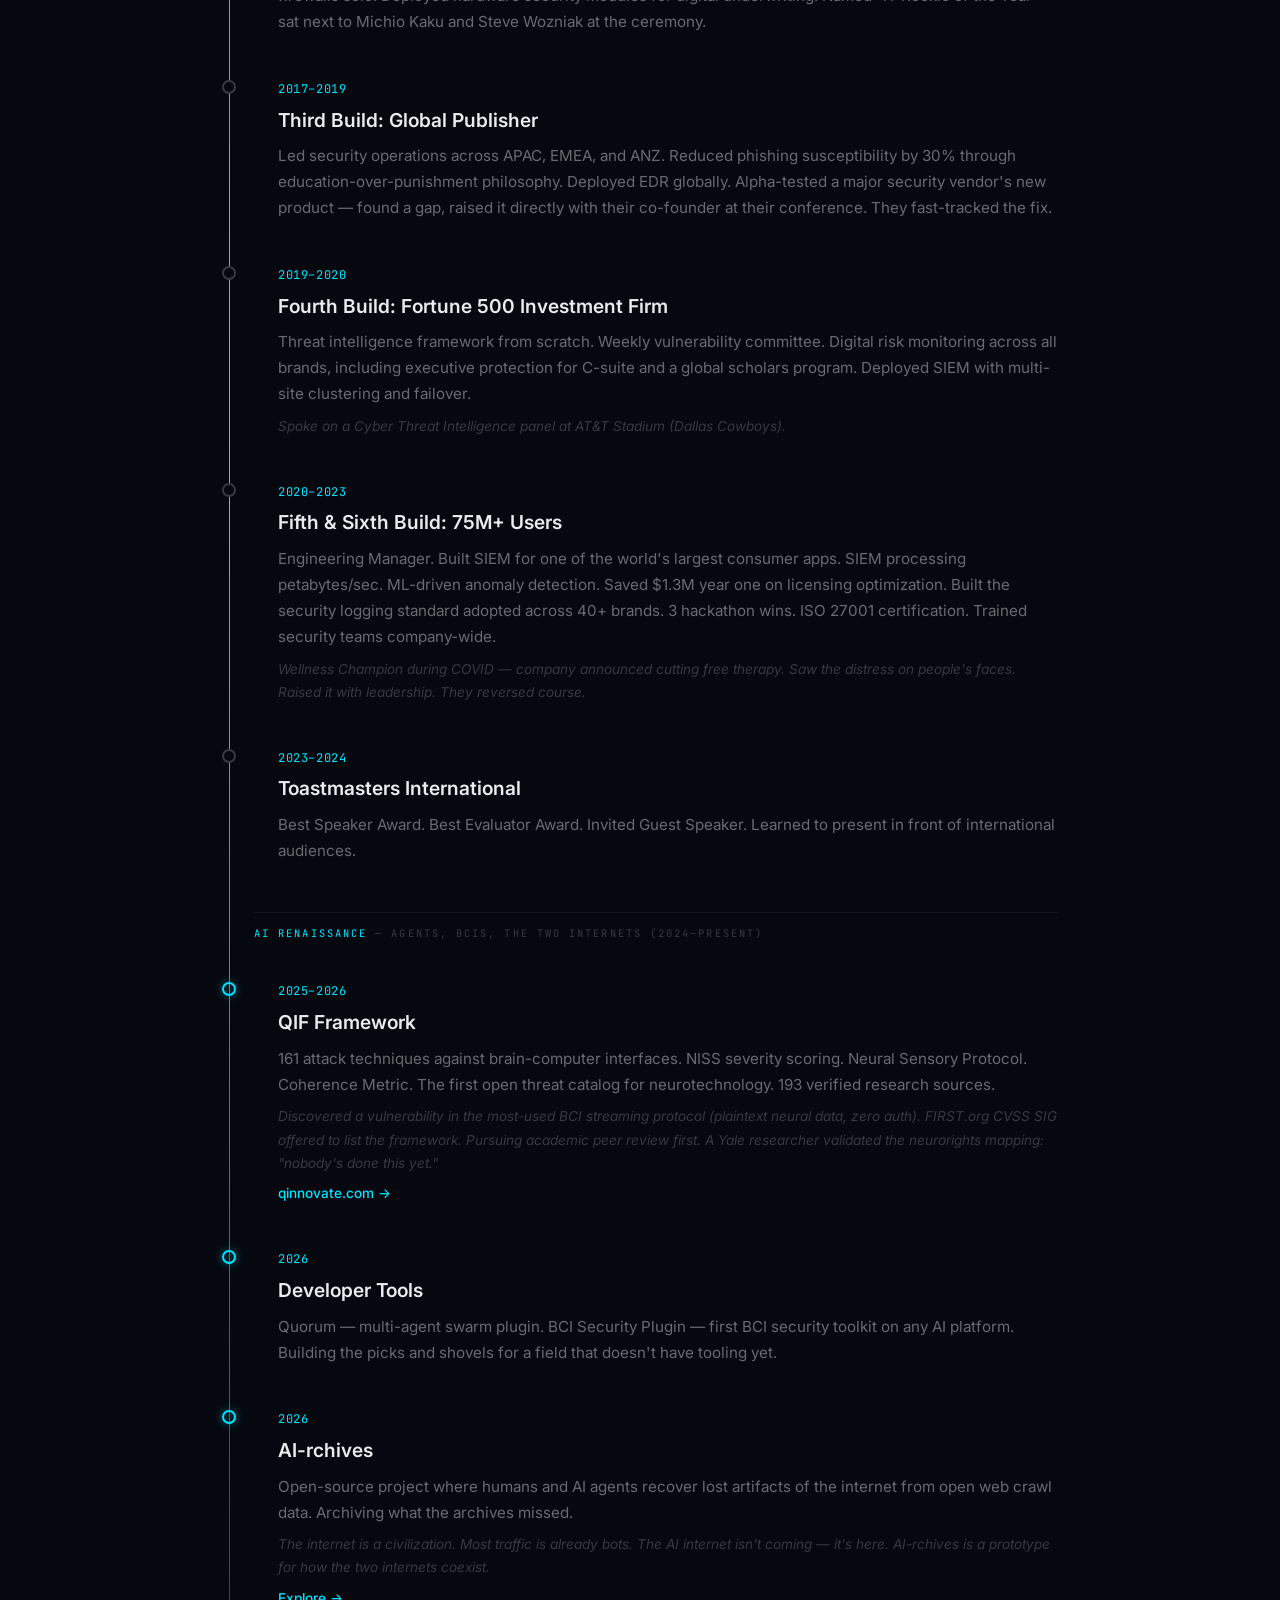
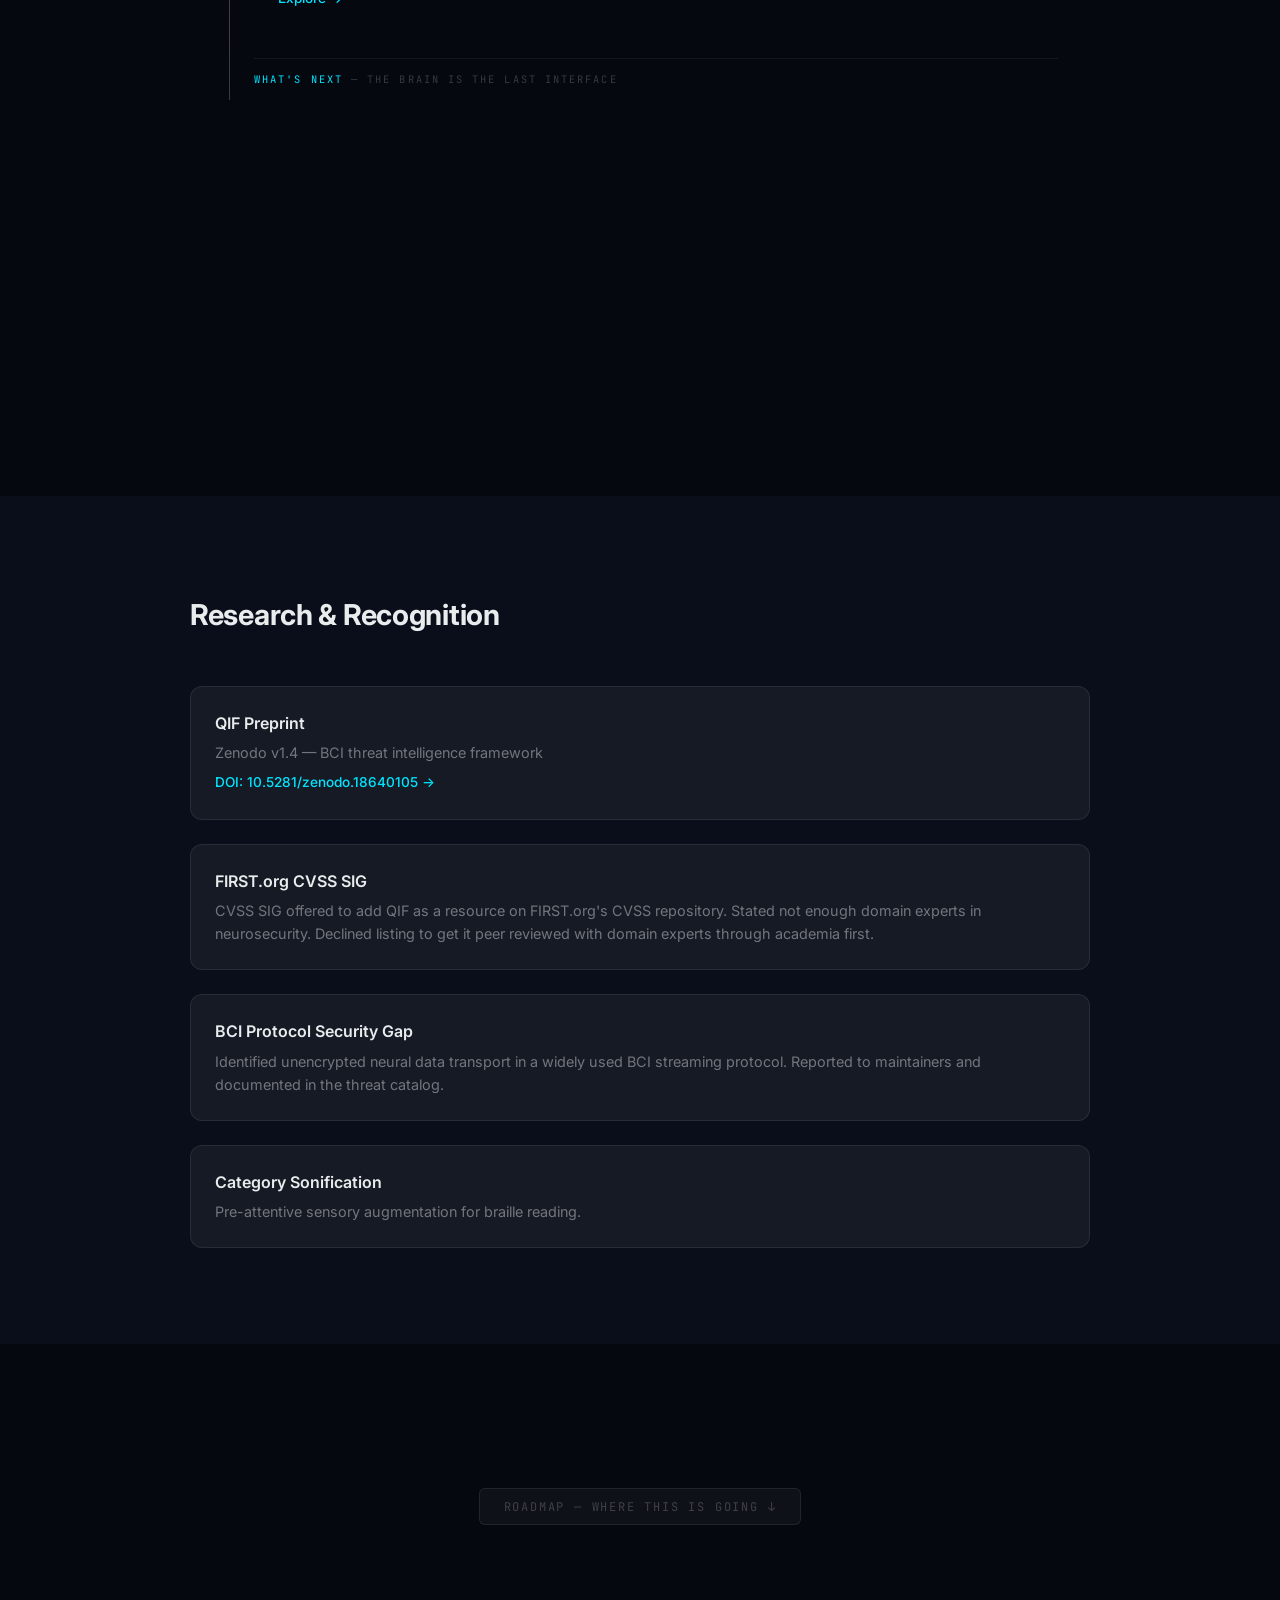
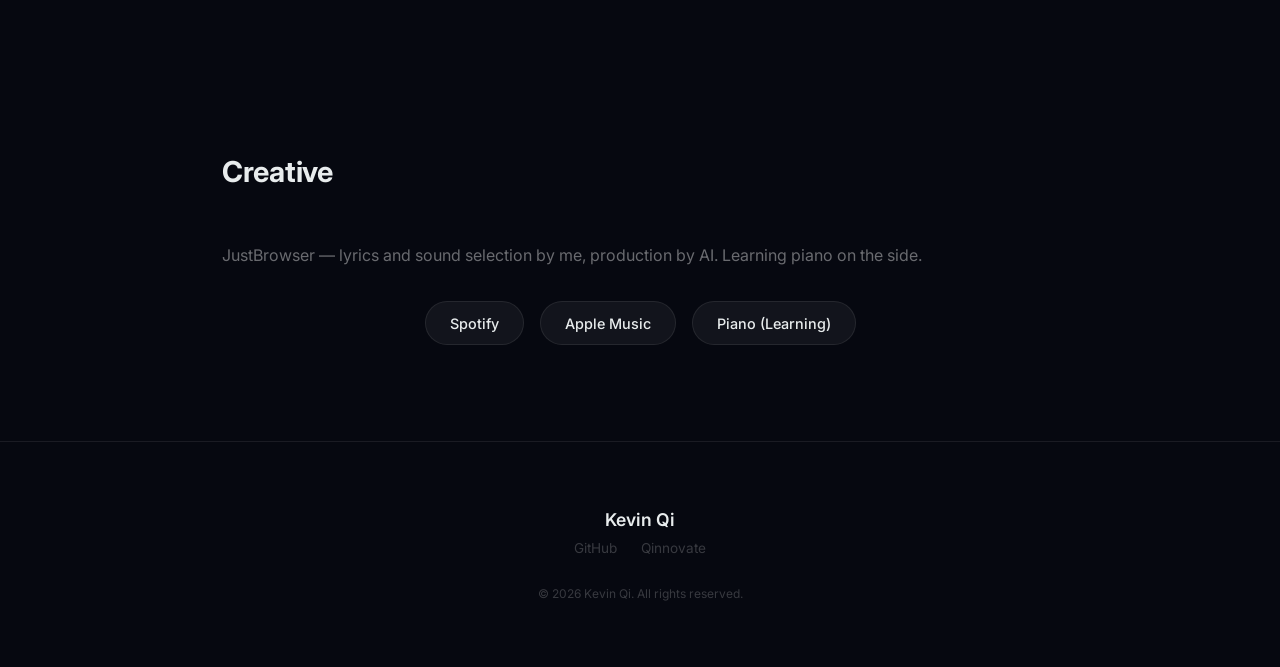
==== commit 2f9bf319: "Security hardening: remove ONI, consolidate CSP, add HSTS - Delete oni/ directory (legacy page, sour" ====
--- a/index.html
+++ b/index.html
@@ -11,7 +11,7 @@
     <meta http-equiv="X-Content-Type-Options" content="nosniff">
     <meta http-equiv="X-Frame-Options" content="DENY">
     <meta name="referrer" content="strict-origin-when-cross-origin">
-    <meta http-equiv="Content-Security-Policy" content="default-src 'self'; script-src 'self' 'unsafe-inline' https://static.cloudflareinsights.com; connect-src 'self' https://cloudflareinsights.com; img-src 'self' data:; style-src 'self' 'unsafe-inline'; font-src 'self' https://fonts.gstatic.com; frame-ancestors 'none'; base-uri 'self'; form-action 'none';">
+    <!-- CSP enforced via _headers file -->
     <meta http-equiv="Permissions-Policy" content="camera=(), microphone=(), geolocation=(), interest-cohort=()">
 
     <!-- Open Graph -->
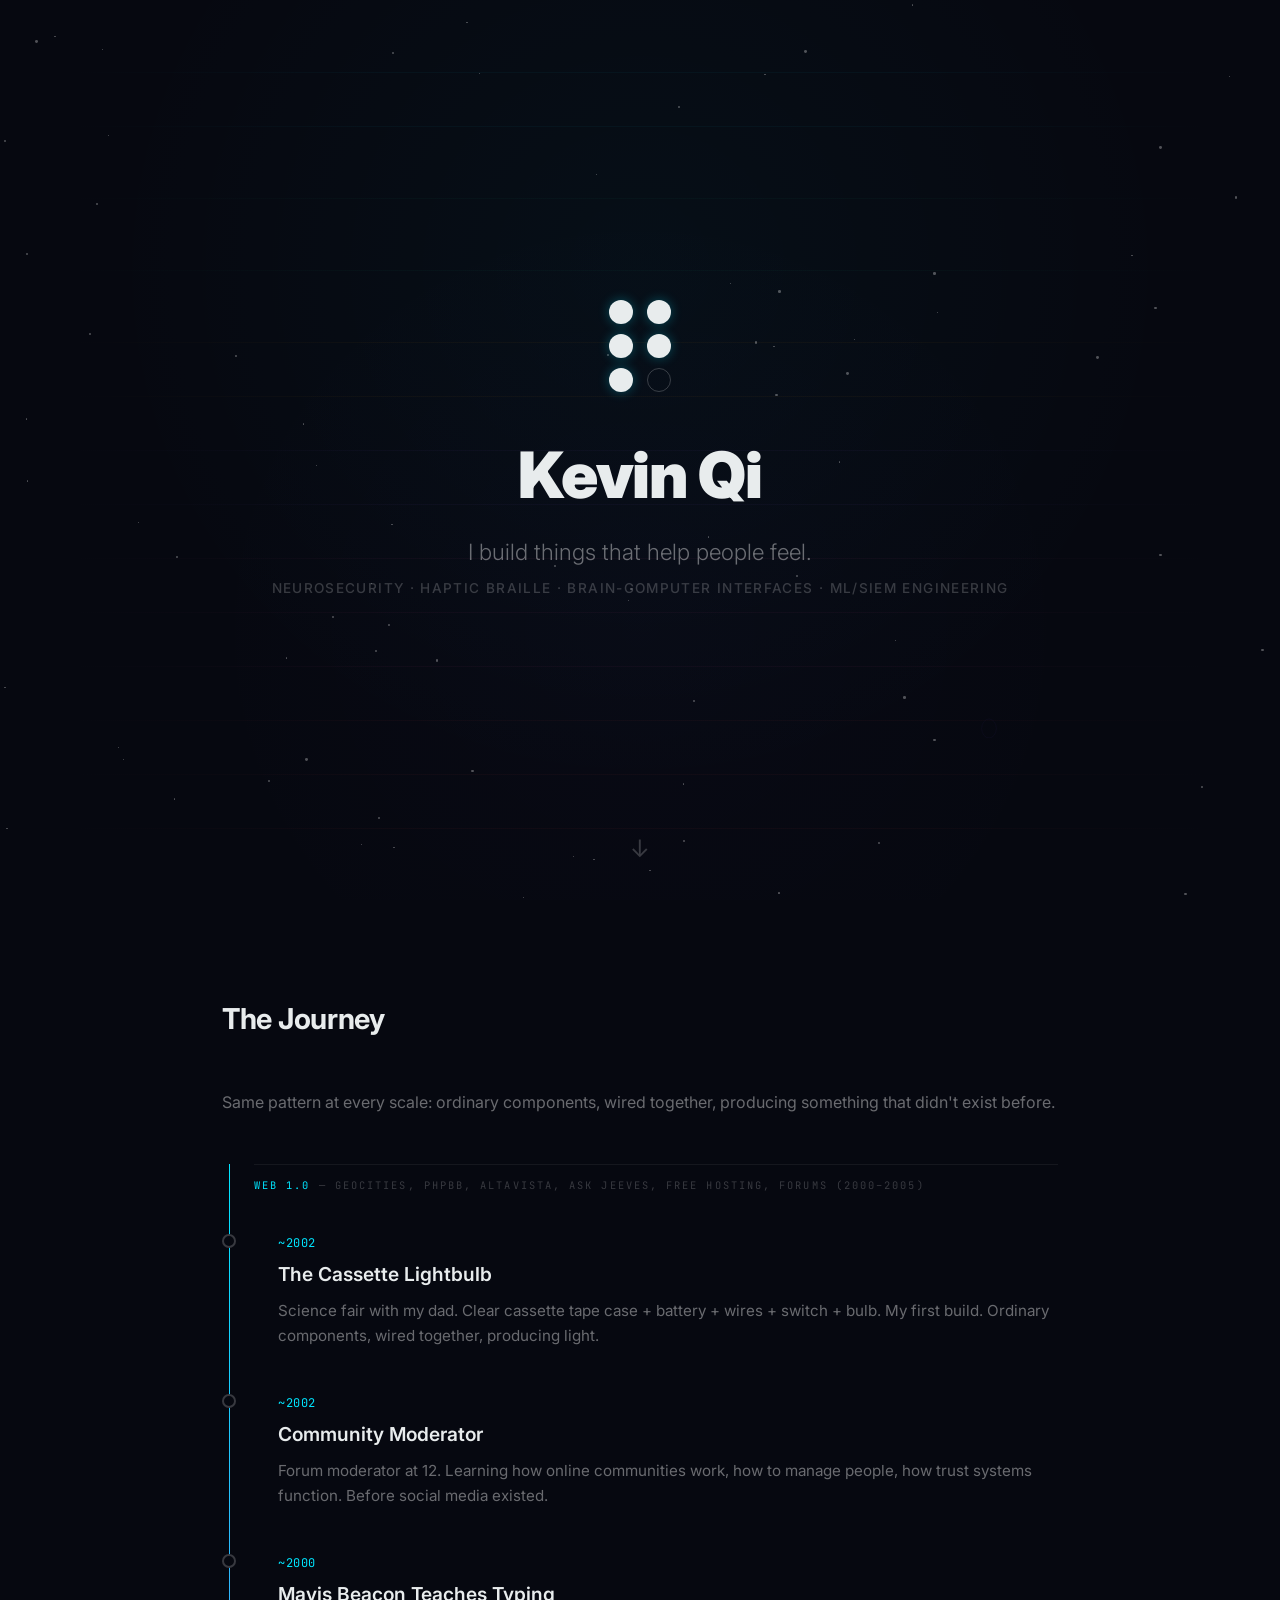
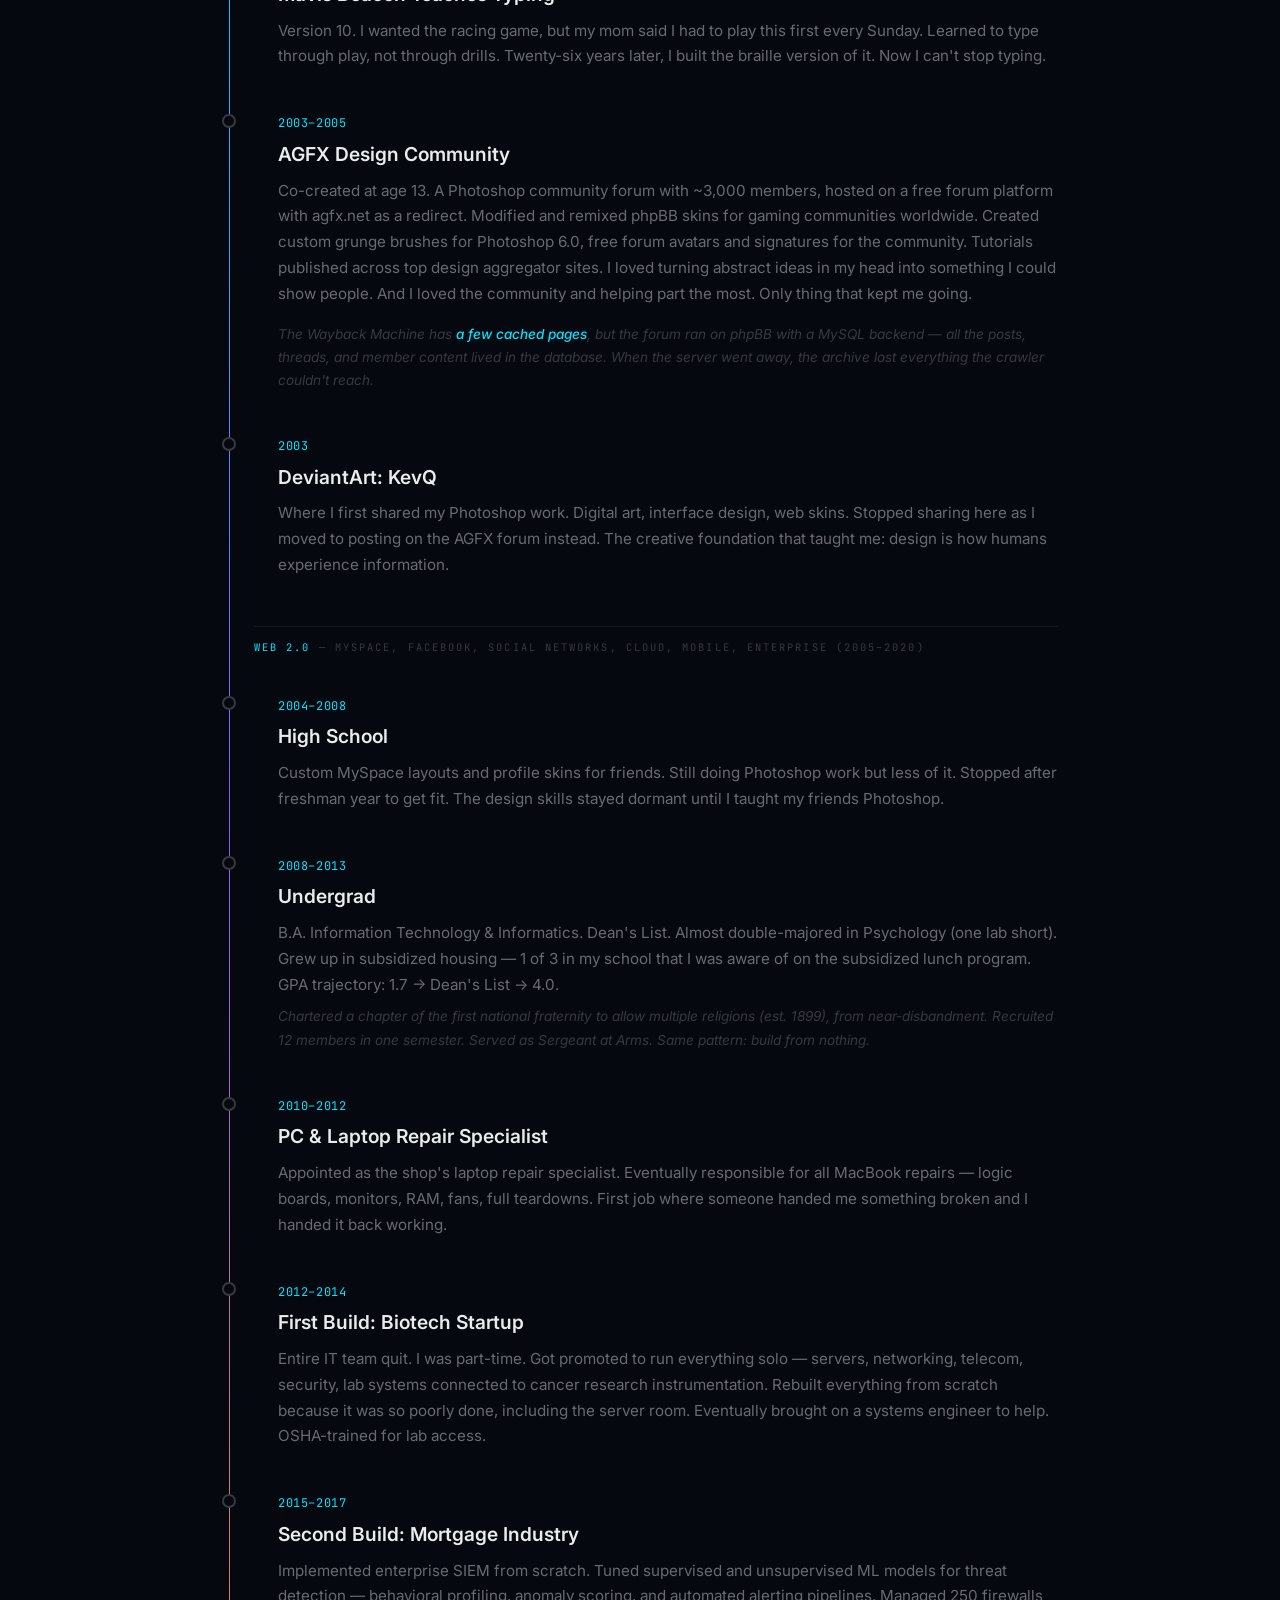
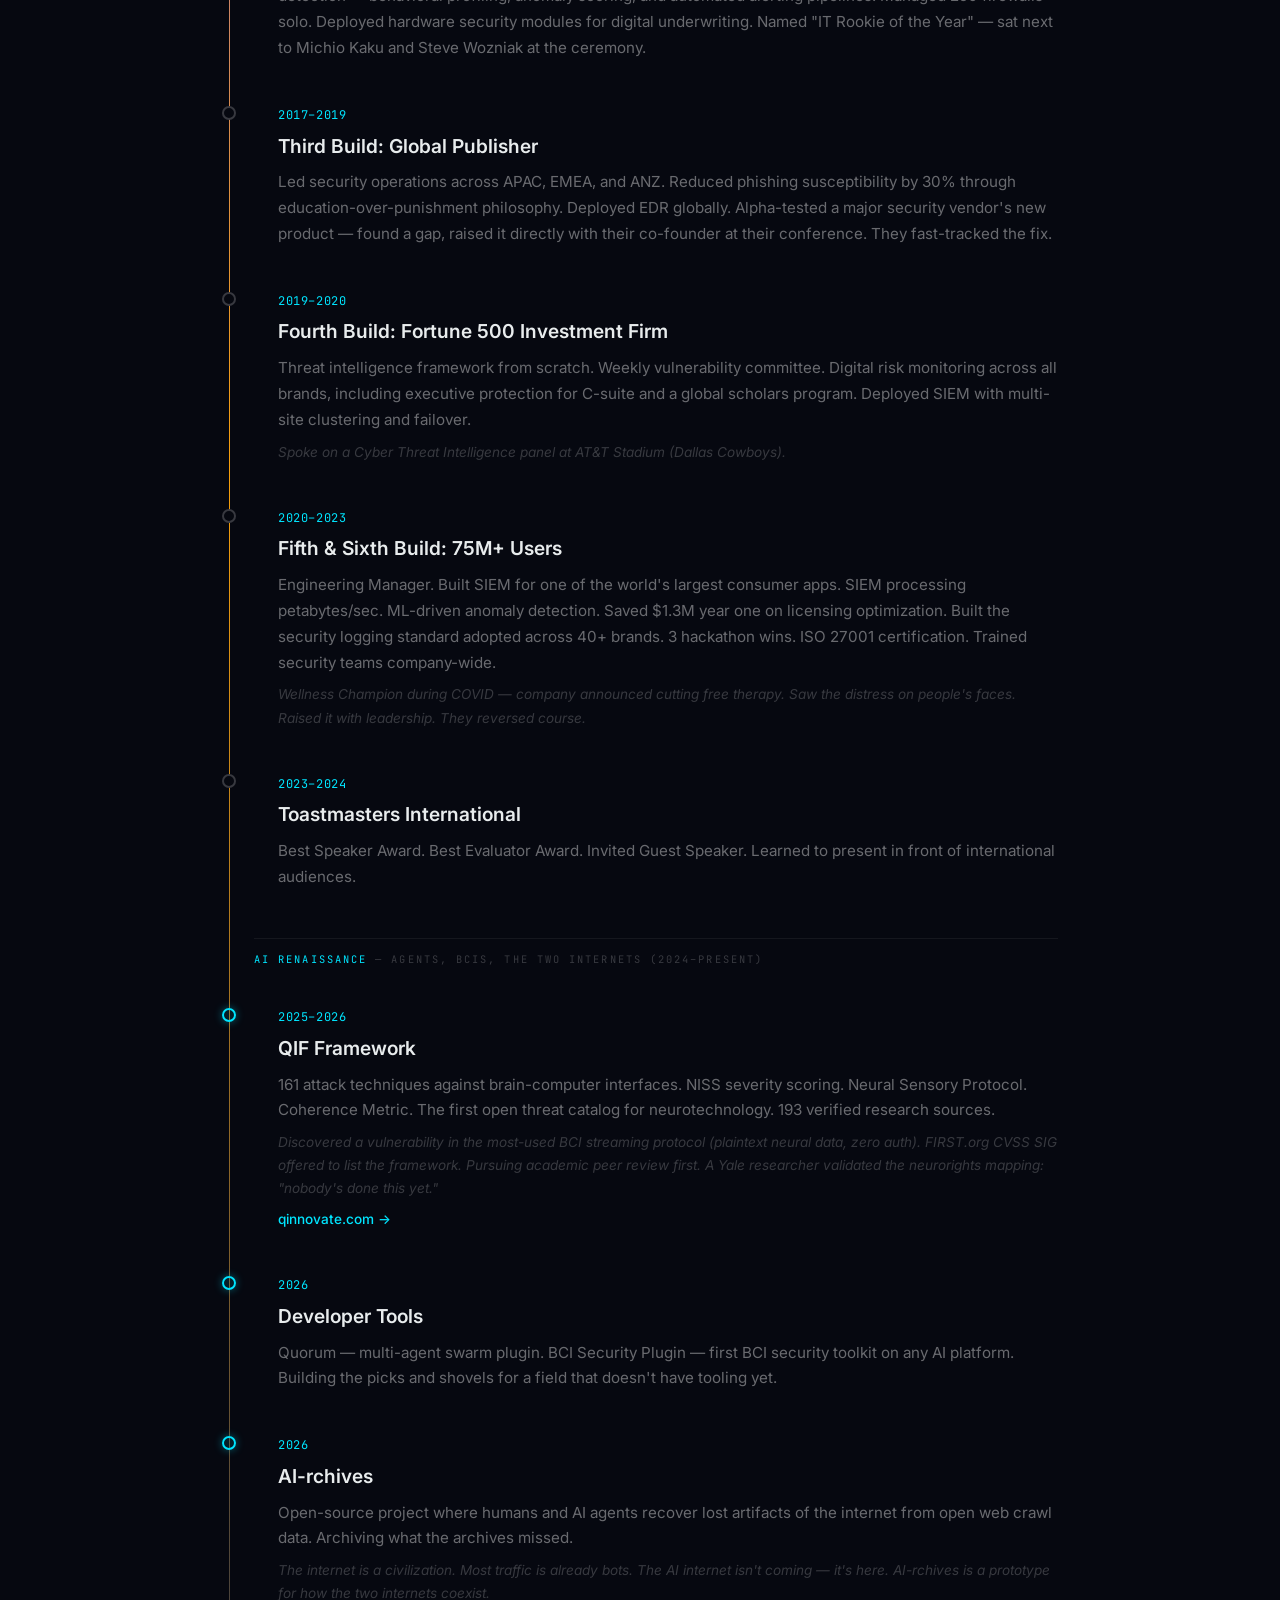
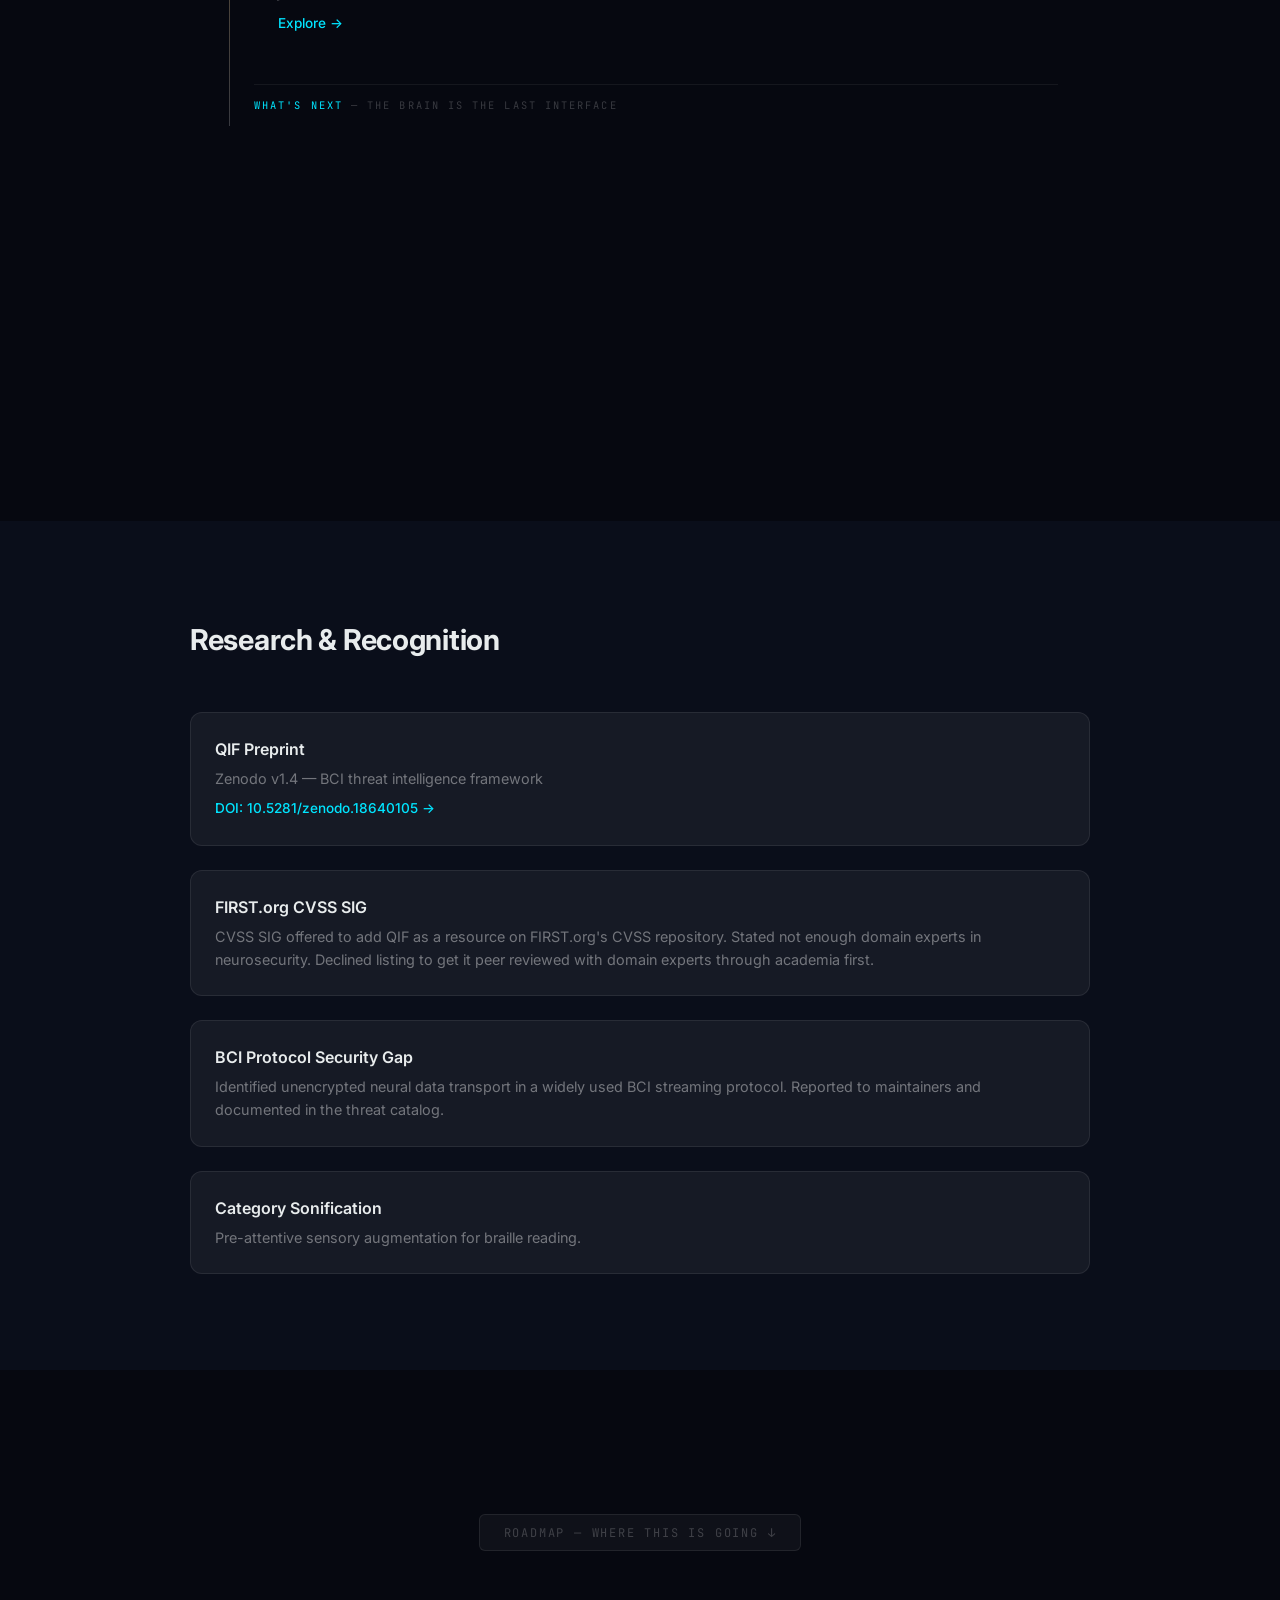
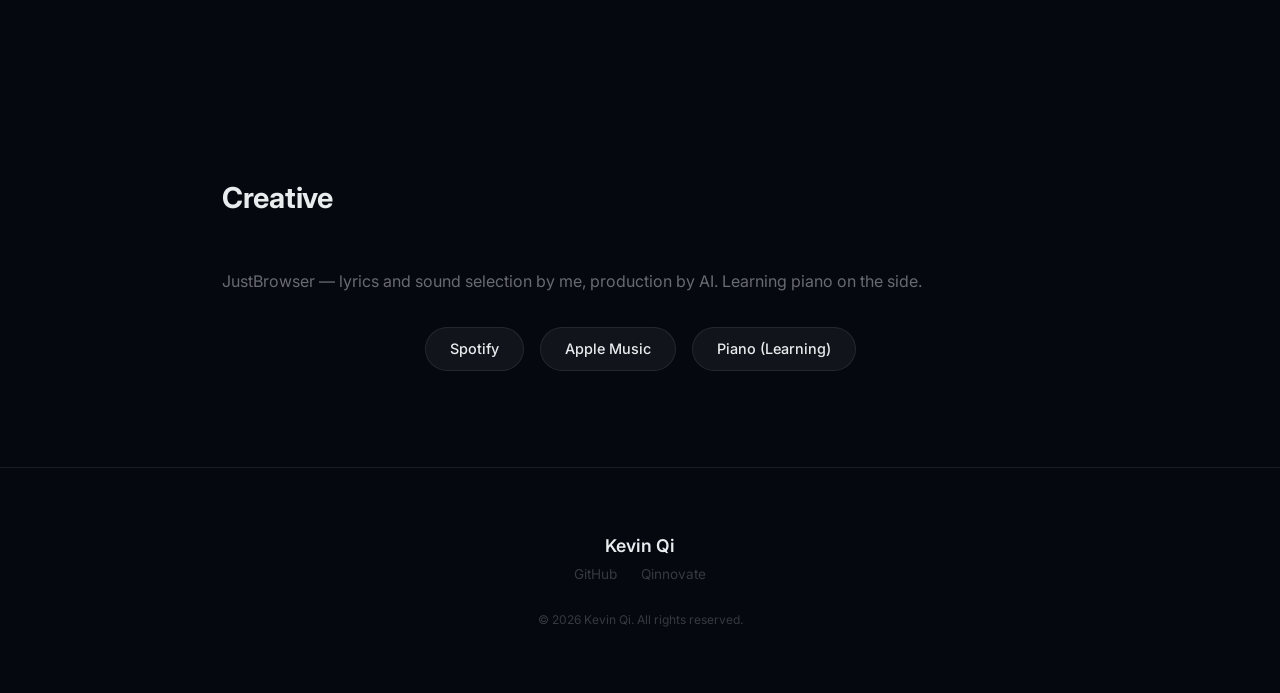
==== commit f4f9eb4f: "Add ML/SIEM Engineering to hero + ML model tuning to Second Build Added supervised/unsupervised ML m" ====
--- a/index.html
+++ b/index.html
@@ -56,7 +56,7 @@
             </div>
             <h1>Kevin Qi</h1>
             <p class="tagline">I build things that help people feel.</p>
-            <p class="sub">Neurosecurity &middot; Haptic Braille &middot; Brain-Computer Interfaces</p>
+            <p class="sub">Neurosecurity &middot; Haptic Braille &middot; Brain-Computer Interfaces &middot; ML/SIEM Engineering</p>
         </div>
         <div class="scroll-hint" aria-hidden="true">&#8595;</div>
     </section>
@@ -153,7 +153,7 @@
                 <div class="timeline-content">
                     <span class="timeline-year">2015&ndash;2017</span>
                     <h3>Second Build: Mortgage Industry</h3>
-                    <p>Migrated legacy SIEM to enterprise platform. Built behavioral profiling and threat scoring. Managed 250 firewalls solo. Deployed hardware security modules for digital underwriting. Named "IT Rookie of the Year" &mdash; sat next to Michio Kaku and Steve Wozniak at the ceremony.</p>
+                    <p>Implemented enterprise SIEM from scratch. Tuned supervised and unsupervised ML models for threat detection &mdash; behavioral profiling, anomaly scoring, and automated alerting pipelines. Managed 250 firewalls solo. Deployed hardware security modules for digital underwriting. Named "IT Rookie of the Year" &mdash; sat next to Michio Kaku and Steve Wozniak at the ceremony.</p>
                 </div>
             </div>
             <div class="timeline-item">
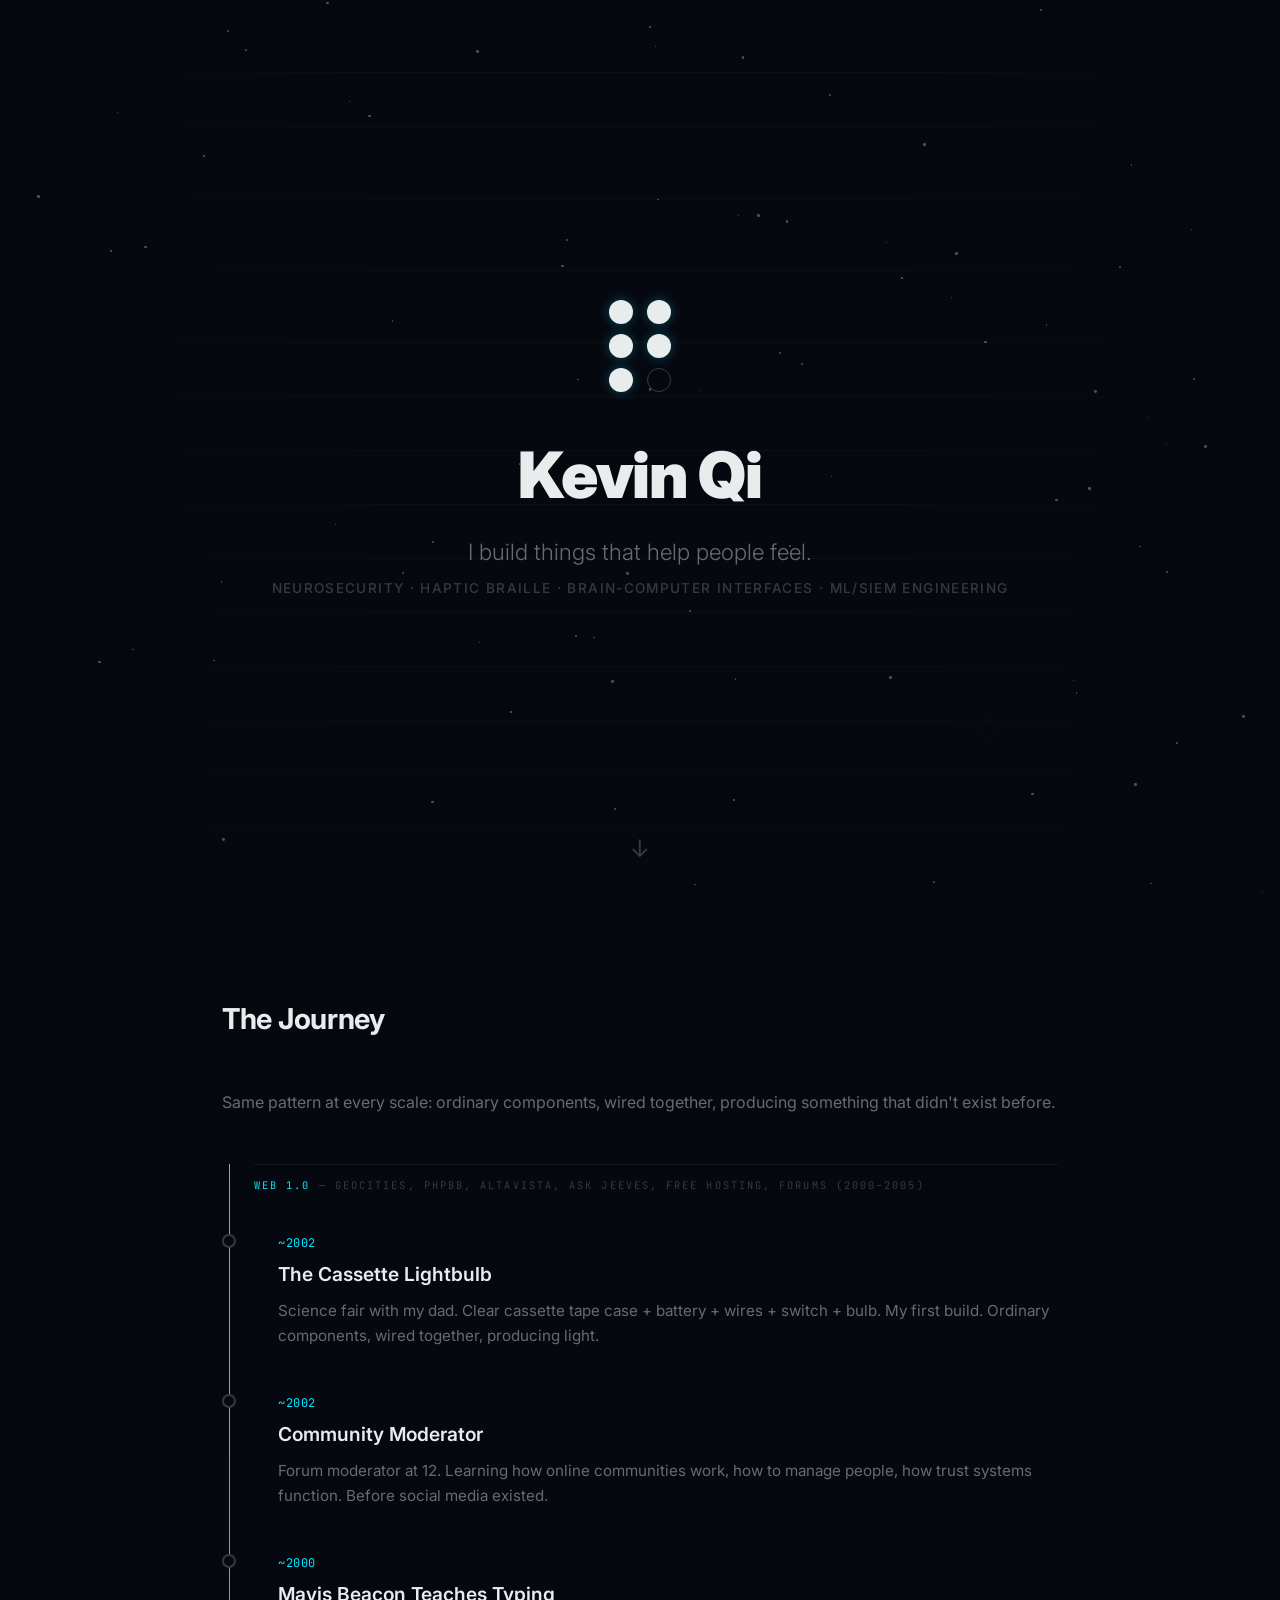
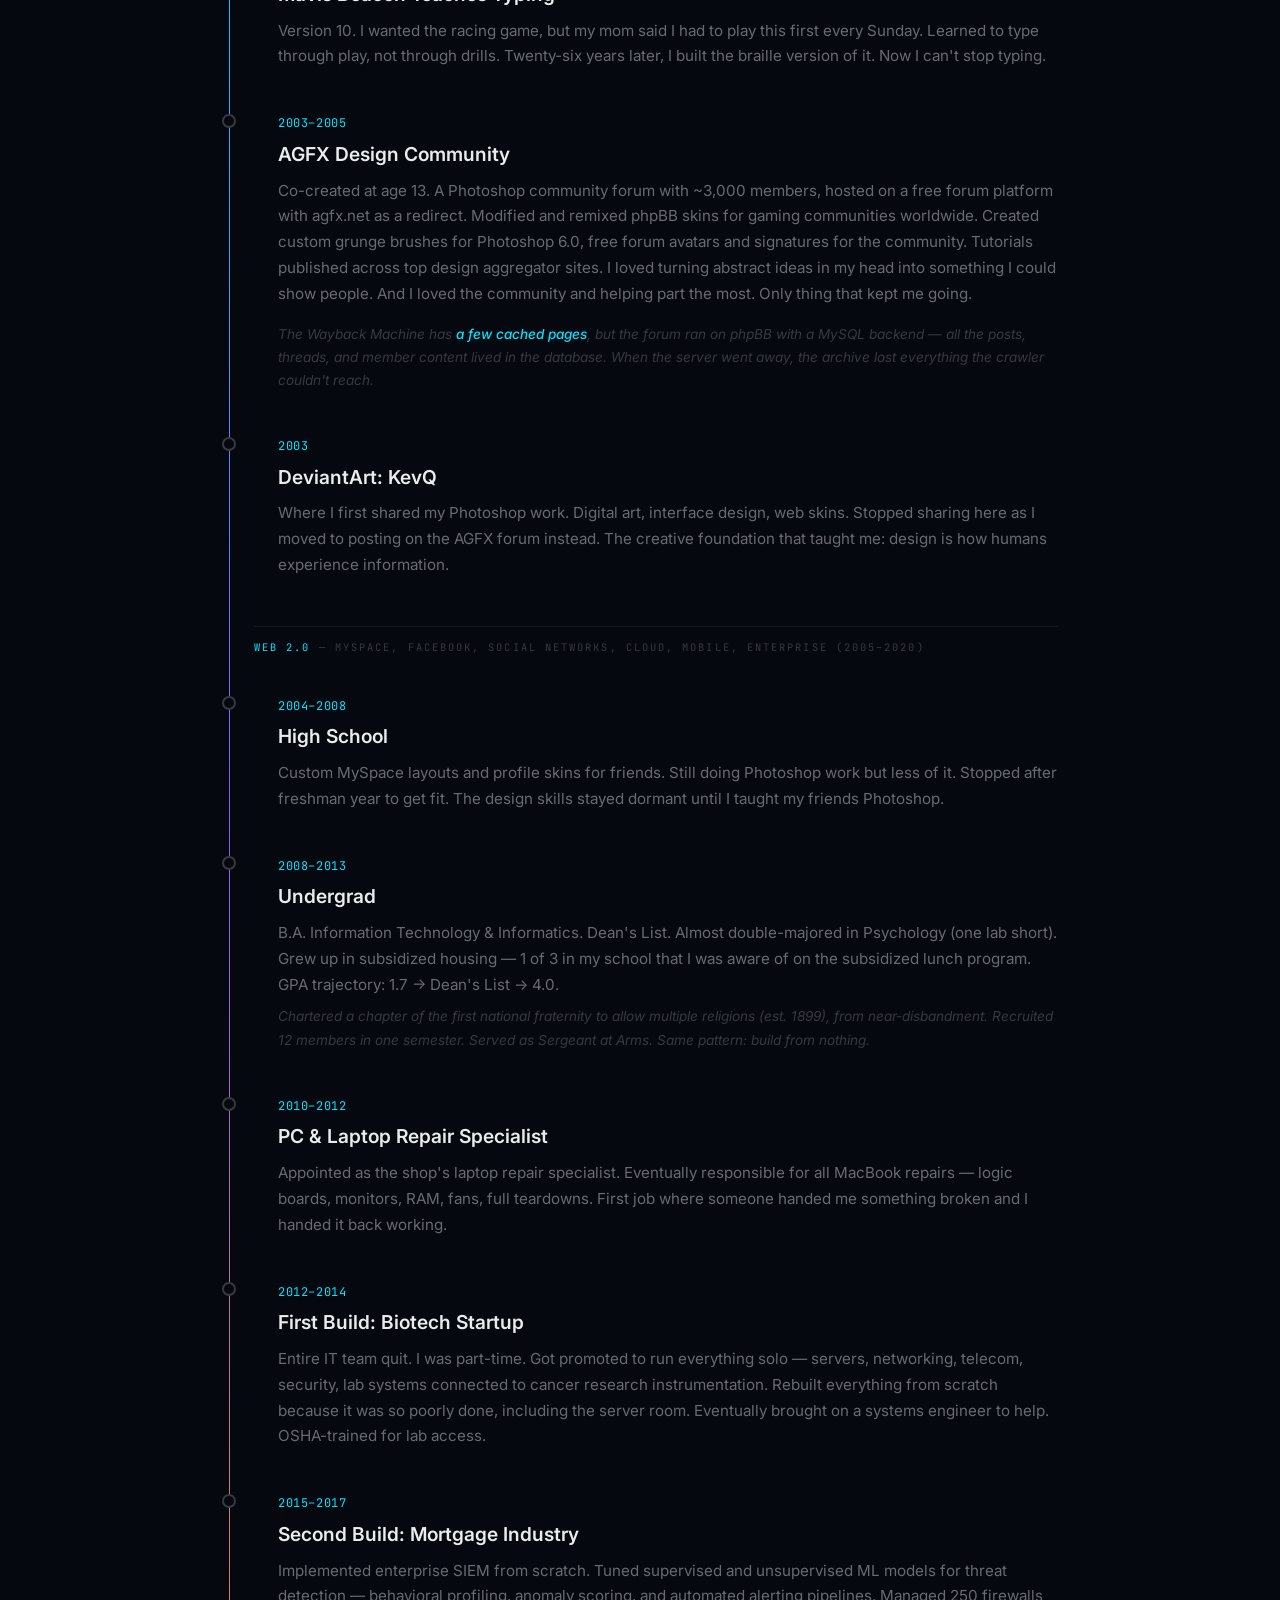
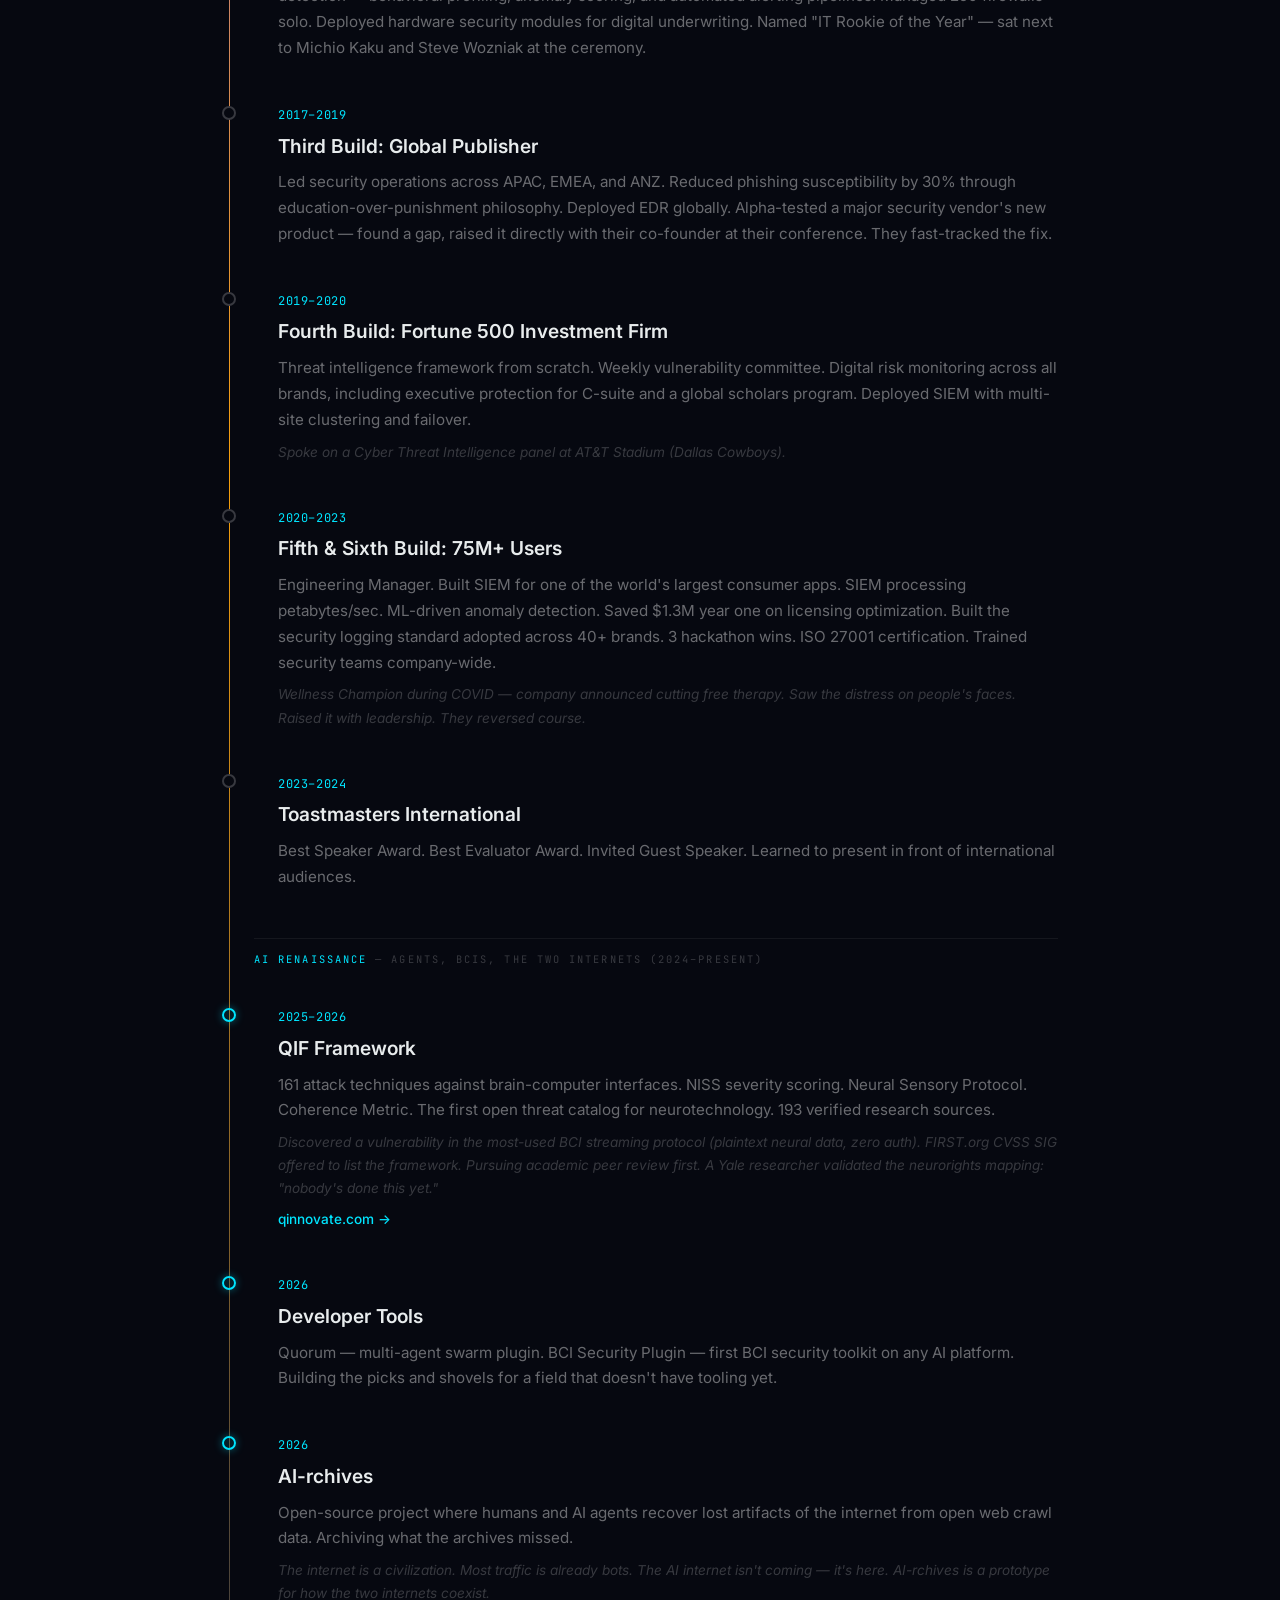
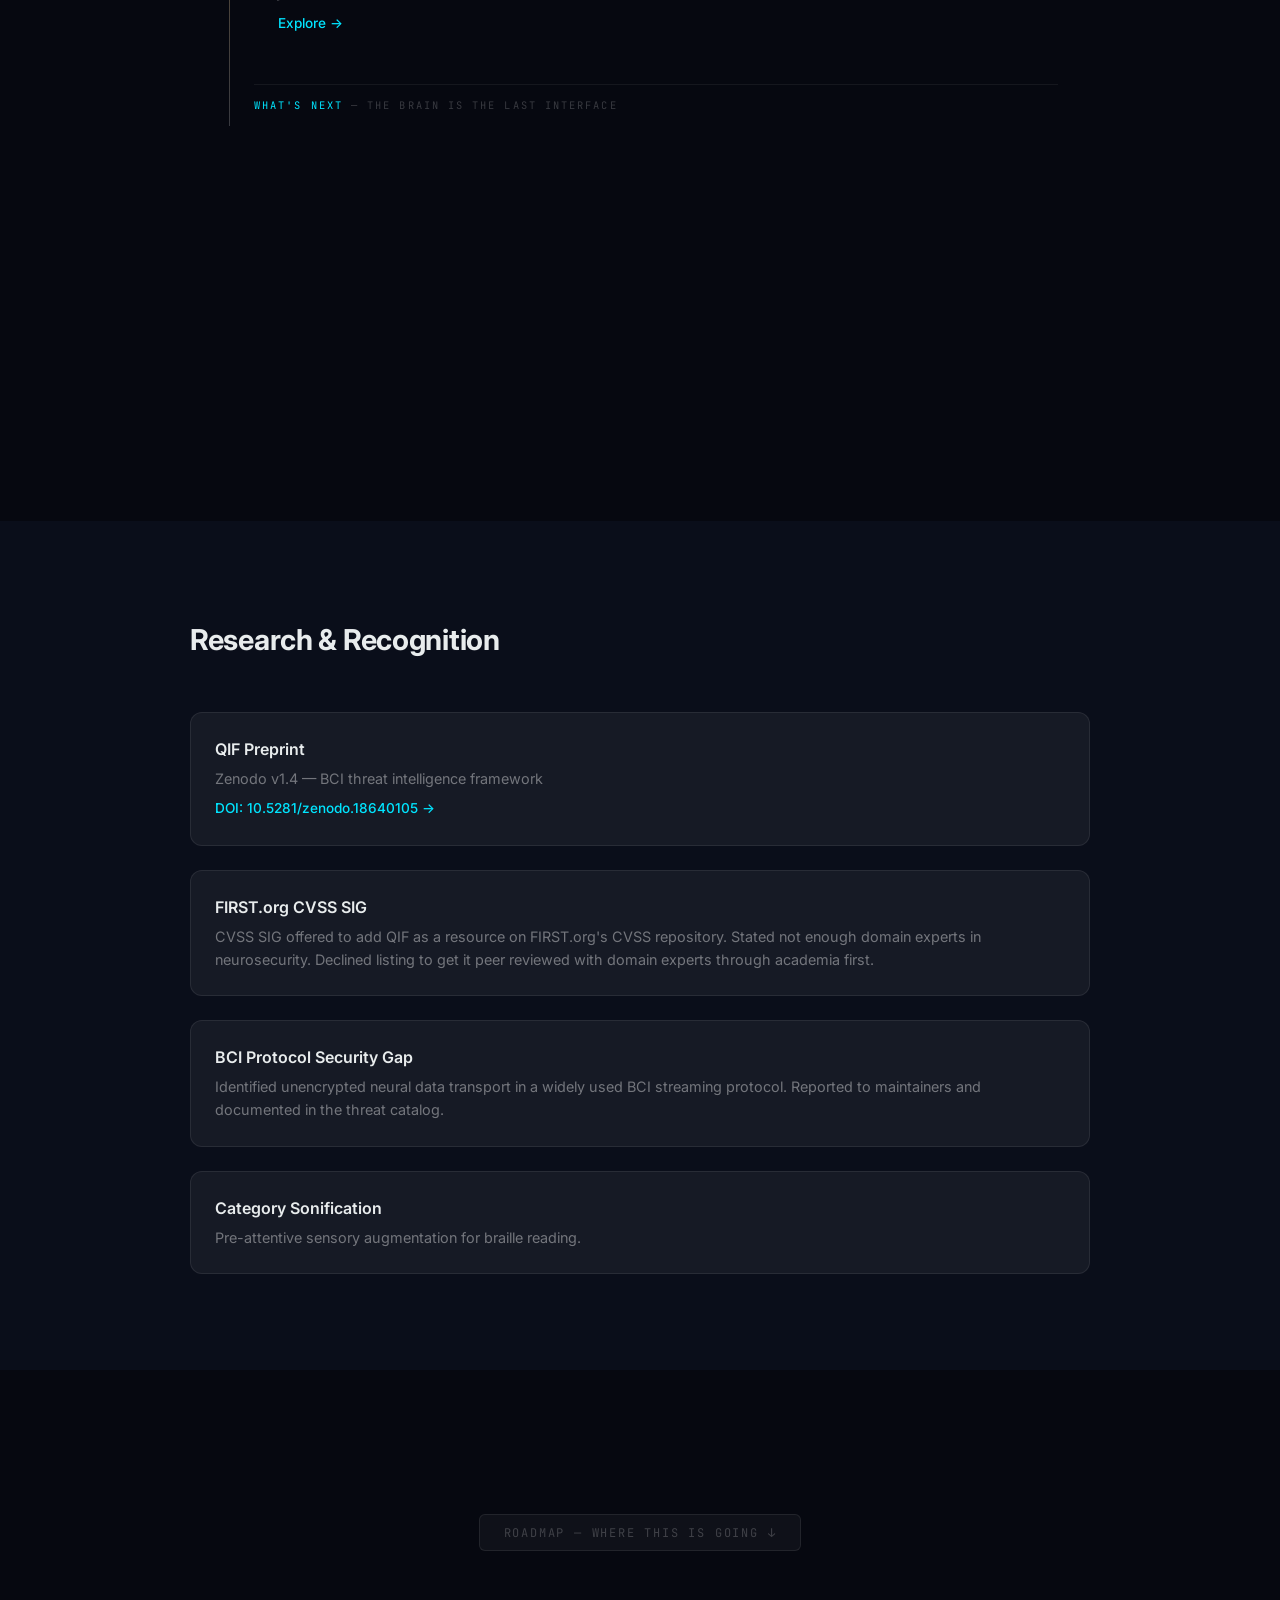
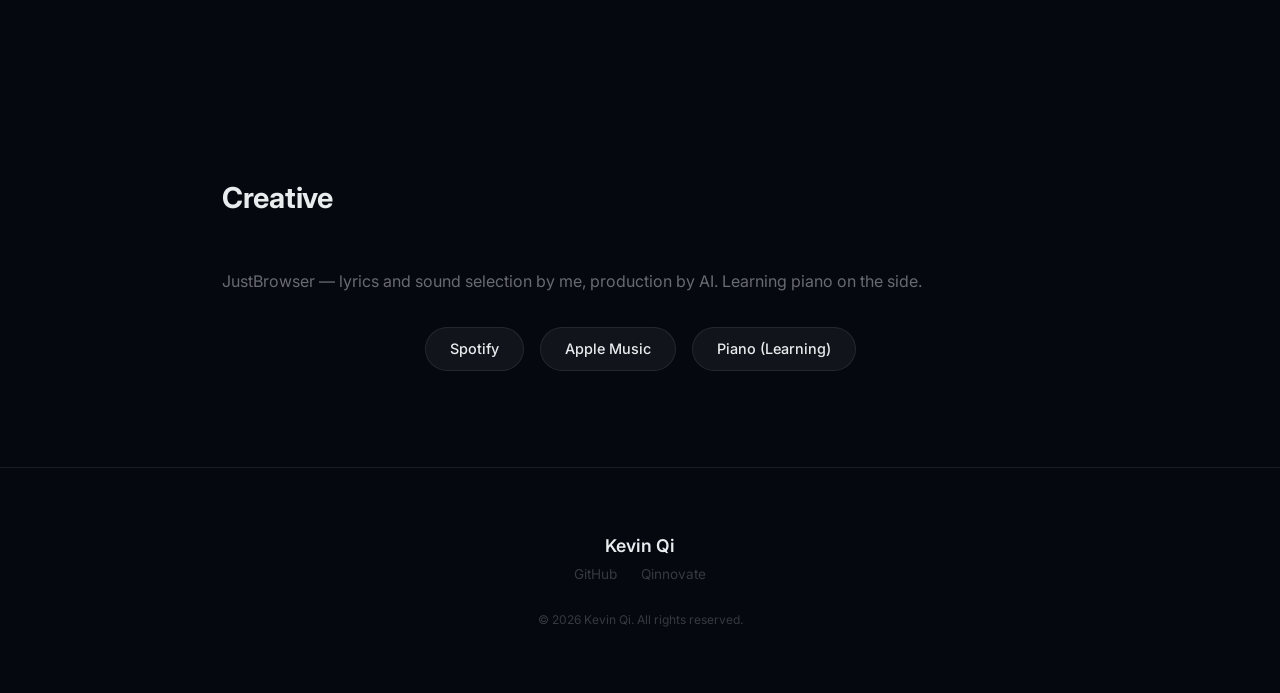
==== commit 616ef5c0: "Add Seedance-generated hero video background AI-generated cinematic animation as full-viewport hero " ====
--- a/index.html
+++ b/index.html
@@ -31,6 +31,10 @@
     <!-- Hero -->
     <section class="hero">
         <div class="hero-bg">
+            <video class="hero-video" autoplay muted loop playsinline preload="auto" aria-hidden="true">
+                <source src="assets/kevqi-hero.mp4" type="video/mp4">
+            </video>
+            <div class="hero-video-overlay" aria-hidden="true"></div>
             <div class="oni-layers" id="oniLayers" aria-hidden="true">
                 <a class="oni-egg" id="oniEgg" href="/vibecheck/">
                     <svg viewBox="0 0 24 30" fill="none" xmlns="http://www.w3.org/2000/svg">
--- a/css/style.css
+++ b/css/style.css
@@ -43,9 +43,30 @@
 .hero-bg {
     position: absolute;
     inset: 0;
-    background: radial-gradient(ellipse at 50% 30%, rgba(0, 229, 255, 0.03) 0%, transparent 60%),
-                radial-gradient(ellipse at 50% 70%, rgba(139, 92, 246, 0.02) 0%, transparent 50%),
-                var(--bg-deep);
+    background: var(--bg-deep);
+}
+
+/* Hero Video Background */
+.hero-video {
+    position: absolute;
+    top: 50%;
+    left: 50%;
+    min-width: 100%;
+    min-height: 100%;
+    width: auto;
+    height: auto;
+    transform: translate(-50%, -50%);
+    object-fit: cover;
+    z-index: 0;
+    opacity: 0.85;
+}
+
+.hero-video-overlay {
+    position: absolute;
+    inset: 0;
+    background: radial-gradient(ellipse at 50% 50%, transparent 40%, var(--bg-deep) 95%);
+    z-index: 1;
+    pointer-events: none;
 }
 
 /* ONI Layer Visualization — ambient hero background */
@@ -59,6 +80,7 @@
     pointer-events: none;
     opacity: 0;
     transition: opacity 3s ease;
+    z-index: 2;
 }
 
 .oni-layers.loaded { opacity: 1; }
@@ -100,6 +122,7 @@
 .stars {
     position: absolute;
     inset: 0;
+    z-index: 2;
 }
 
 .star {
@@ -117,7 +140,7 @@
 
 .hero-content {
     position: relative;
-    z-index: 1;
+    z-index: 3;
     text-align: center;
     padding: 2rem;
 }
@@ -180,6 +203,7 @@
     font-size: 1.5rem;
     color: var(--text-muted);
     animation: float 2s ease-in-out infinite;
+    z-index: 3;
 }
 
 @keyframes float {
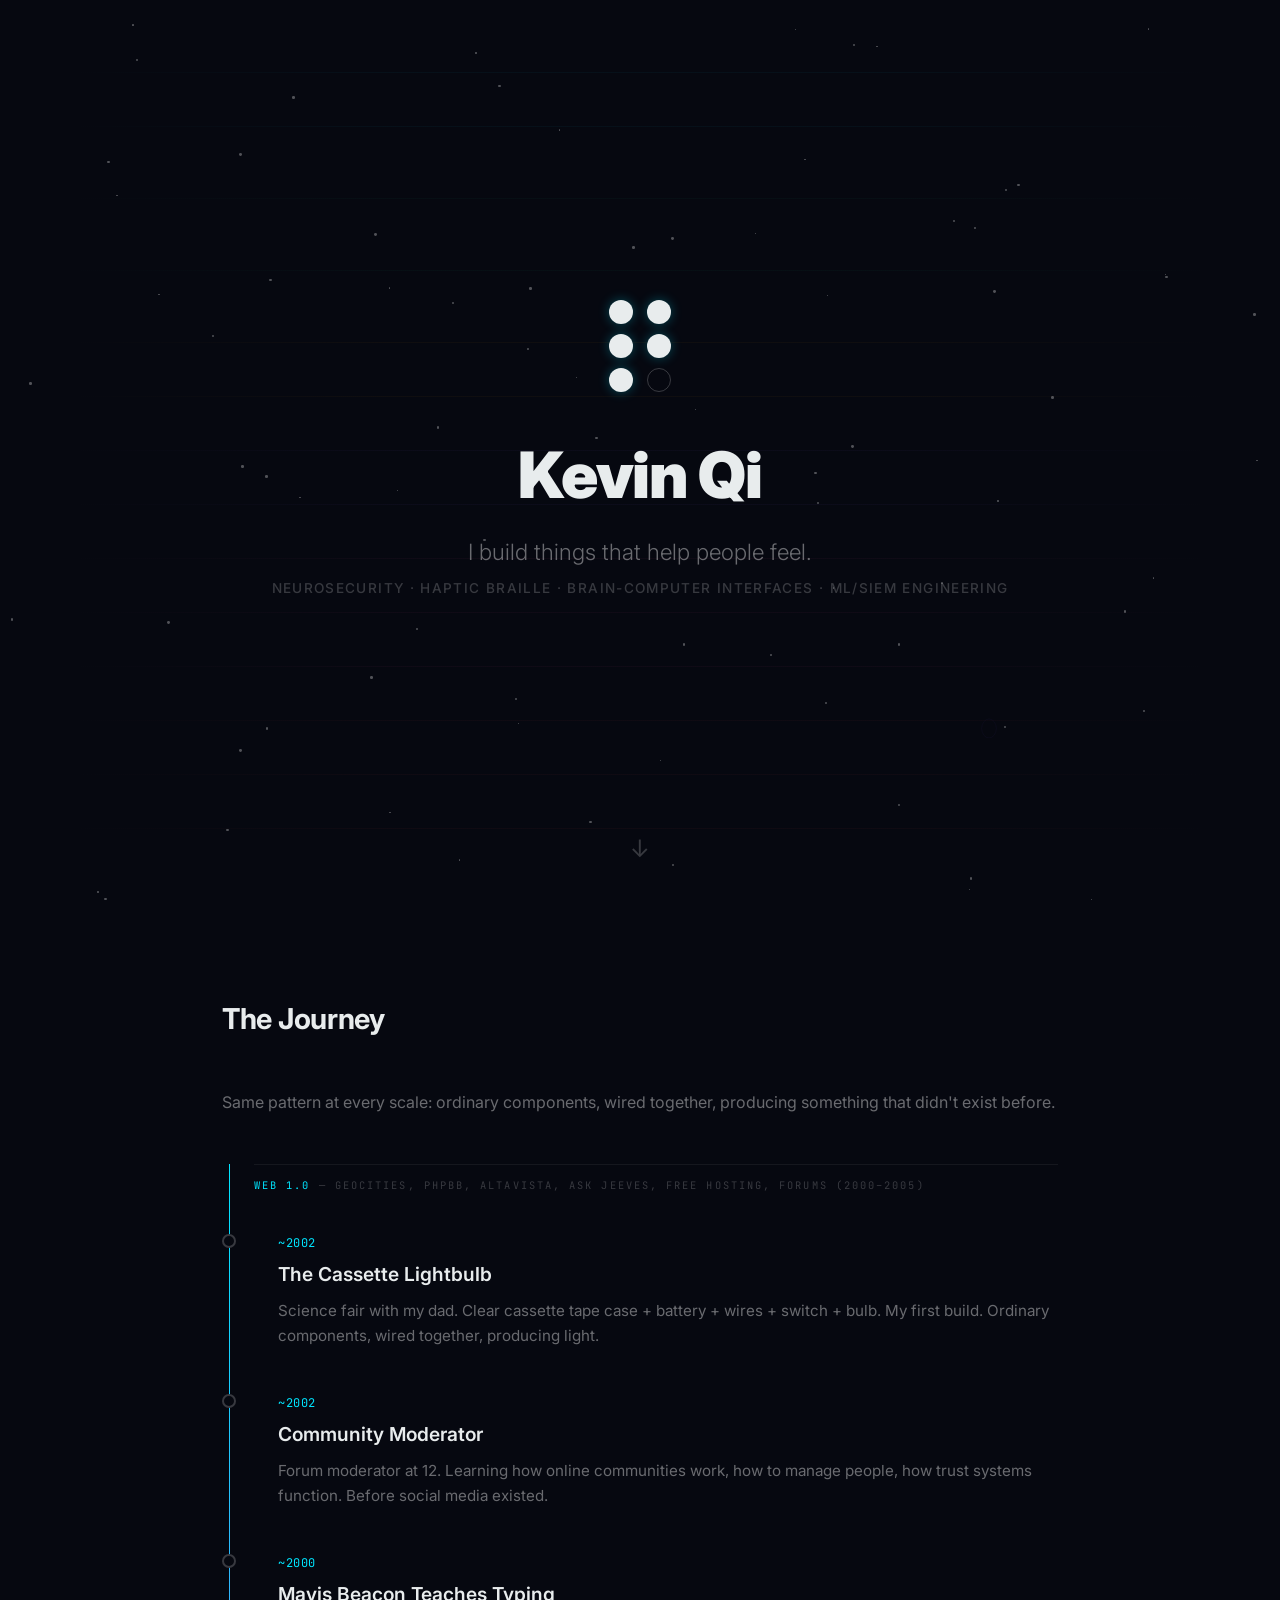
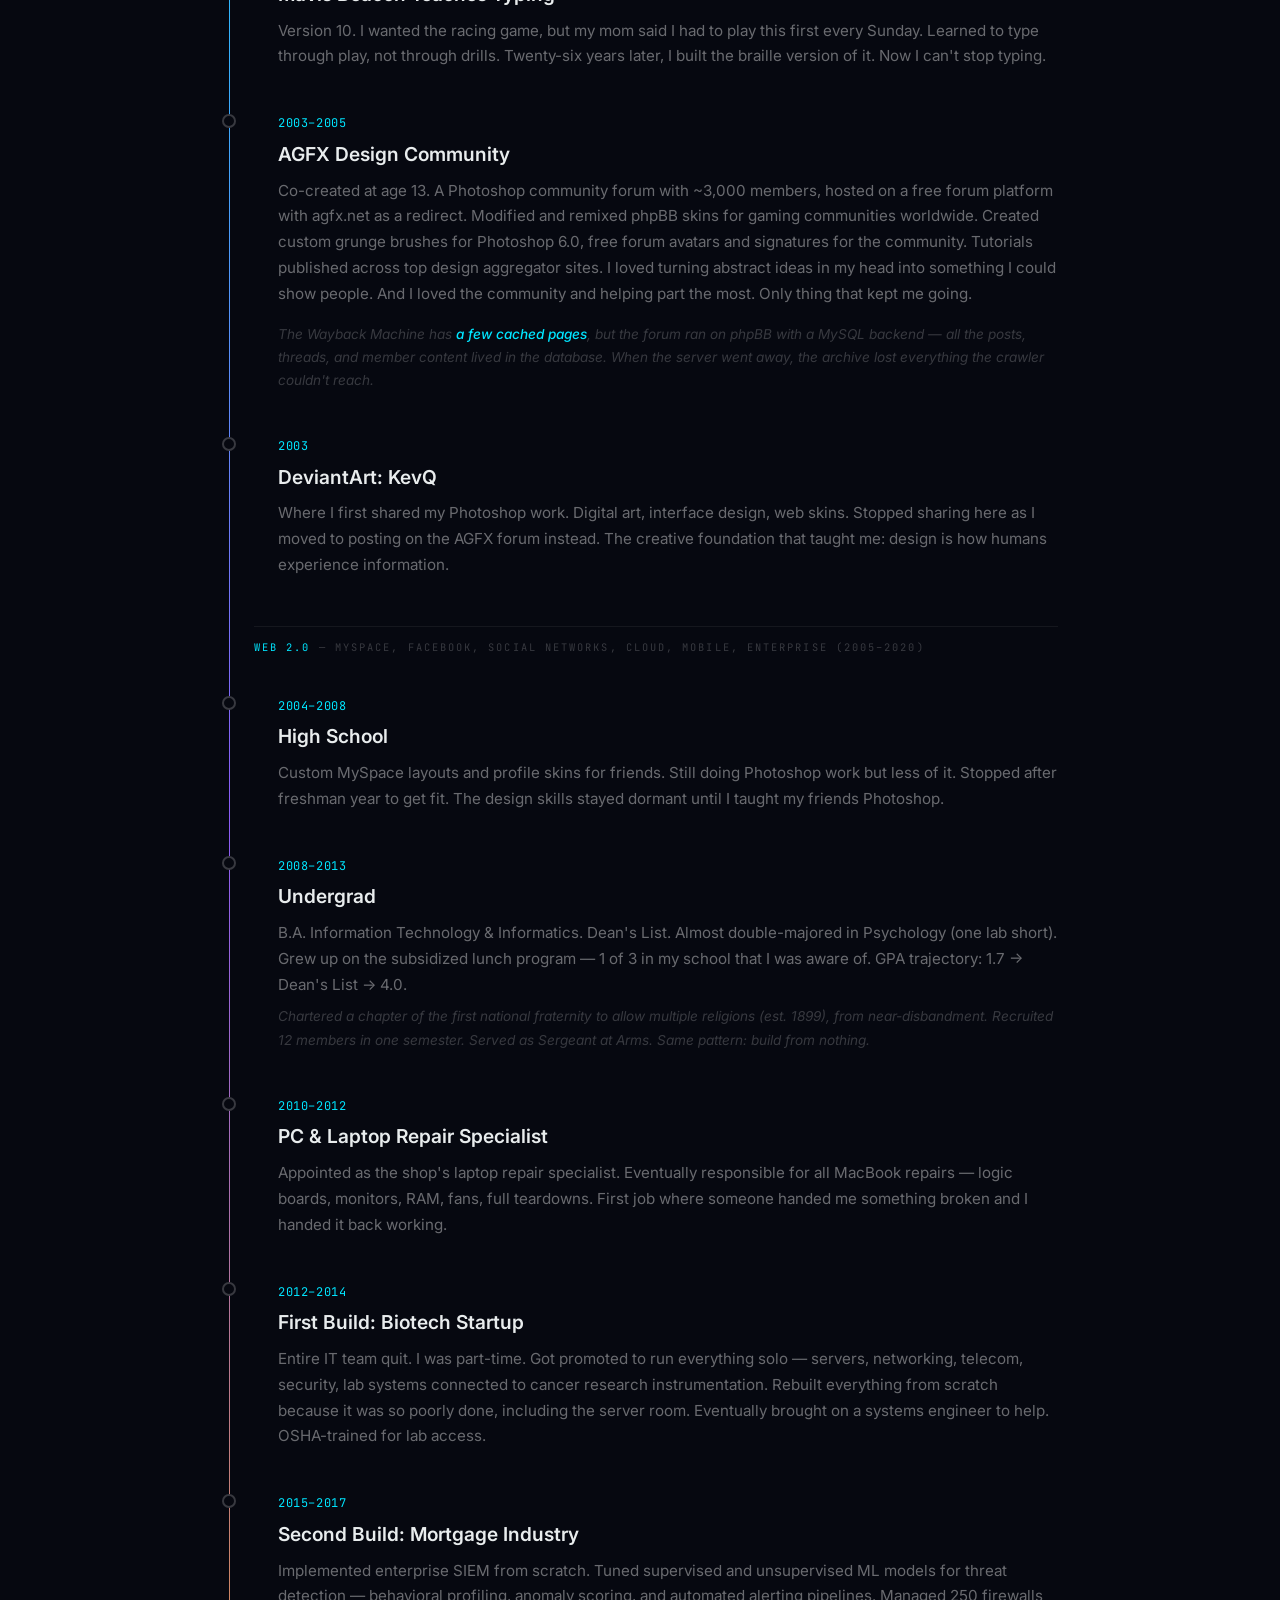
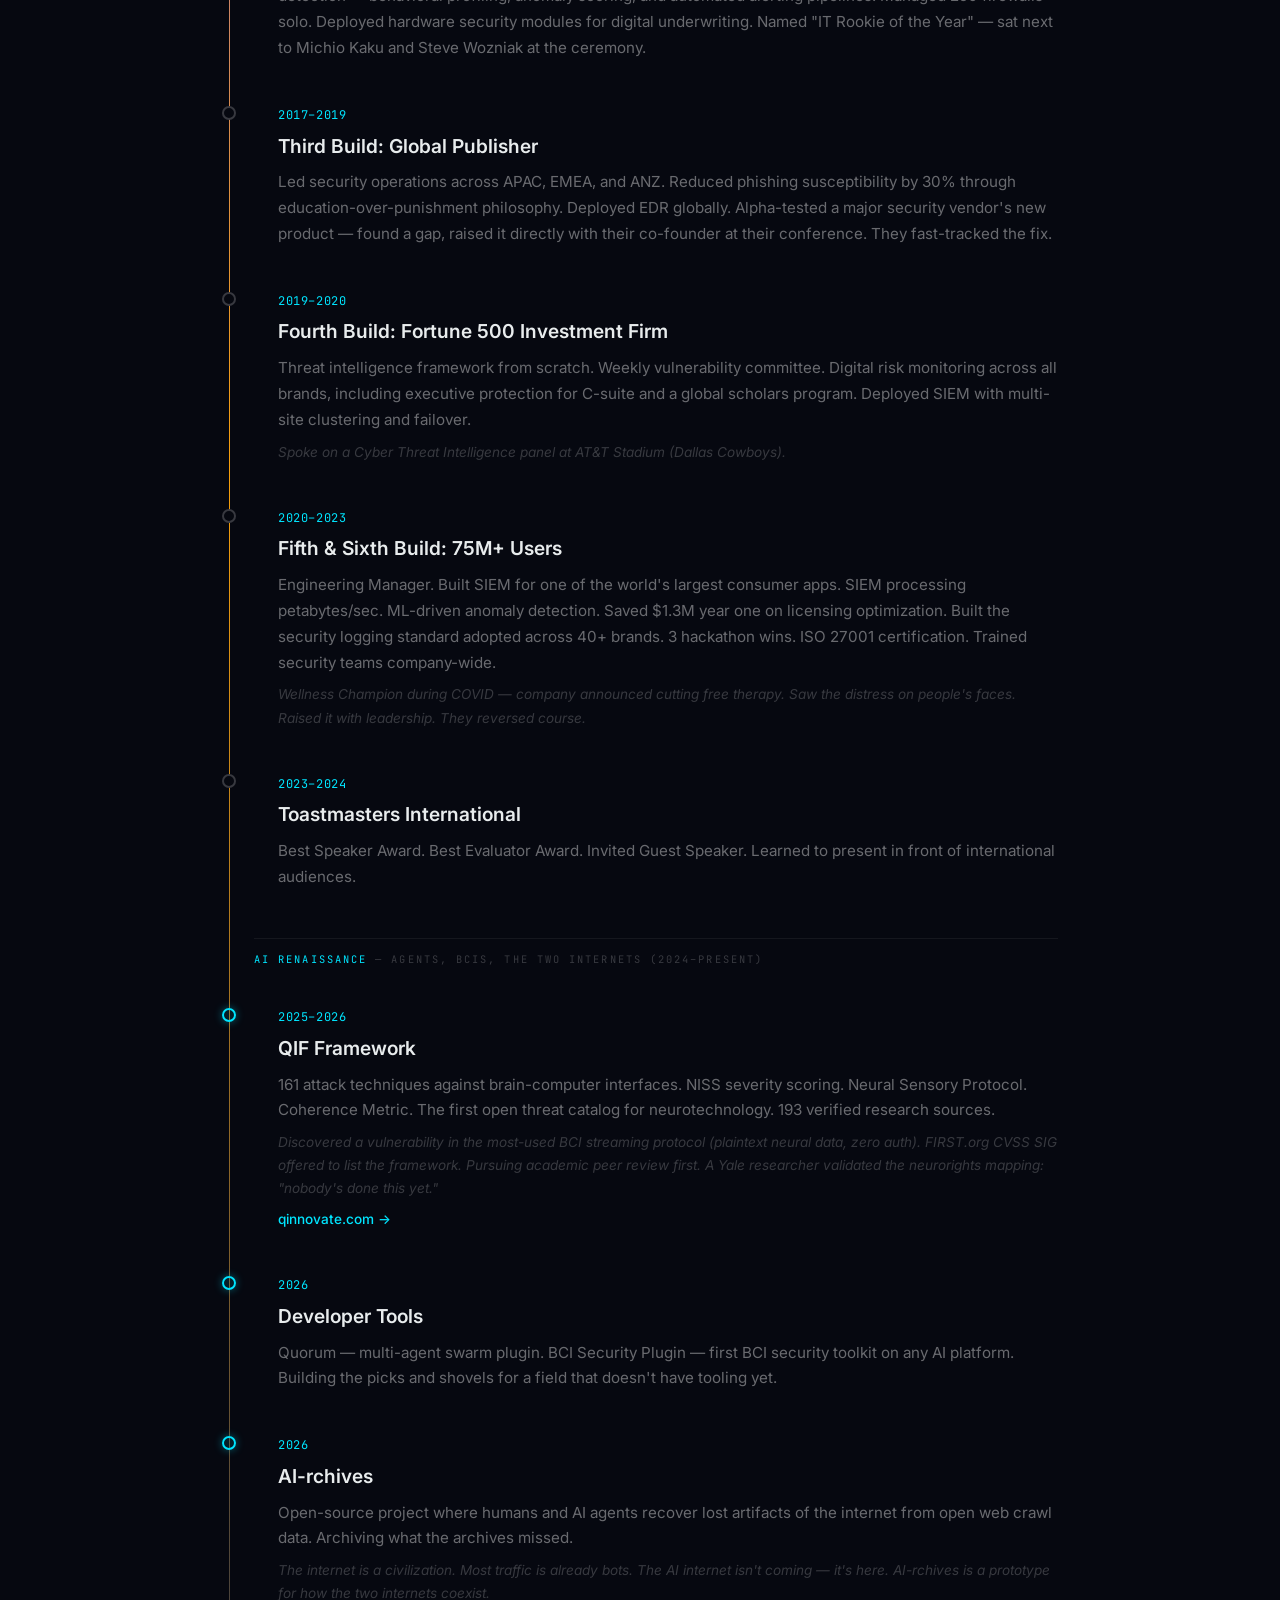
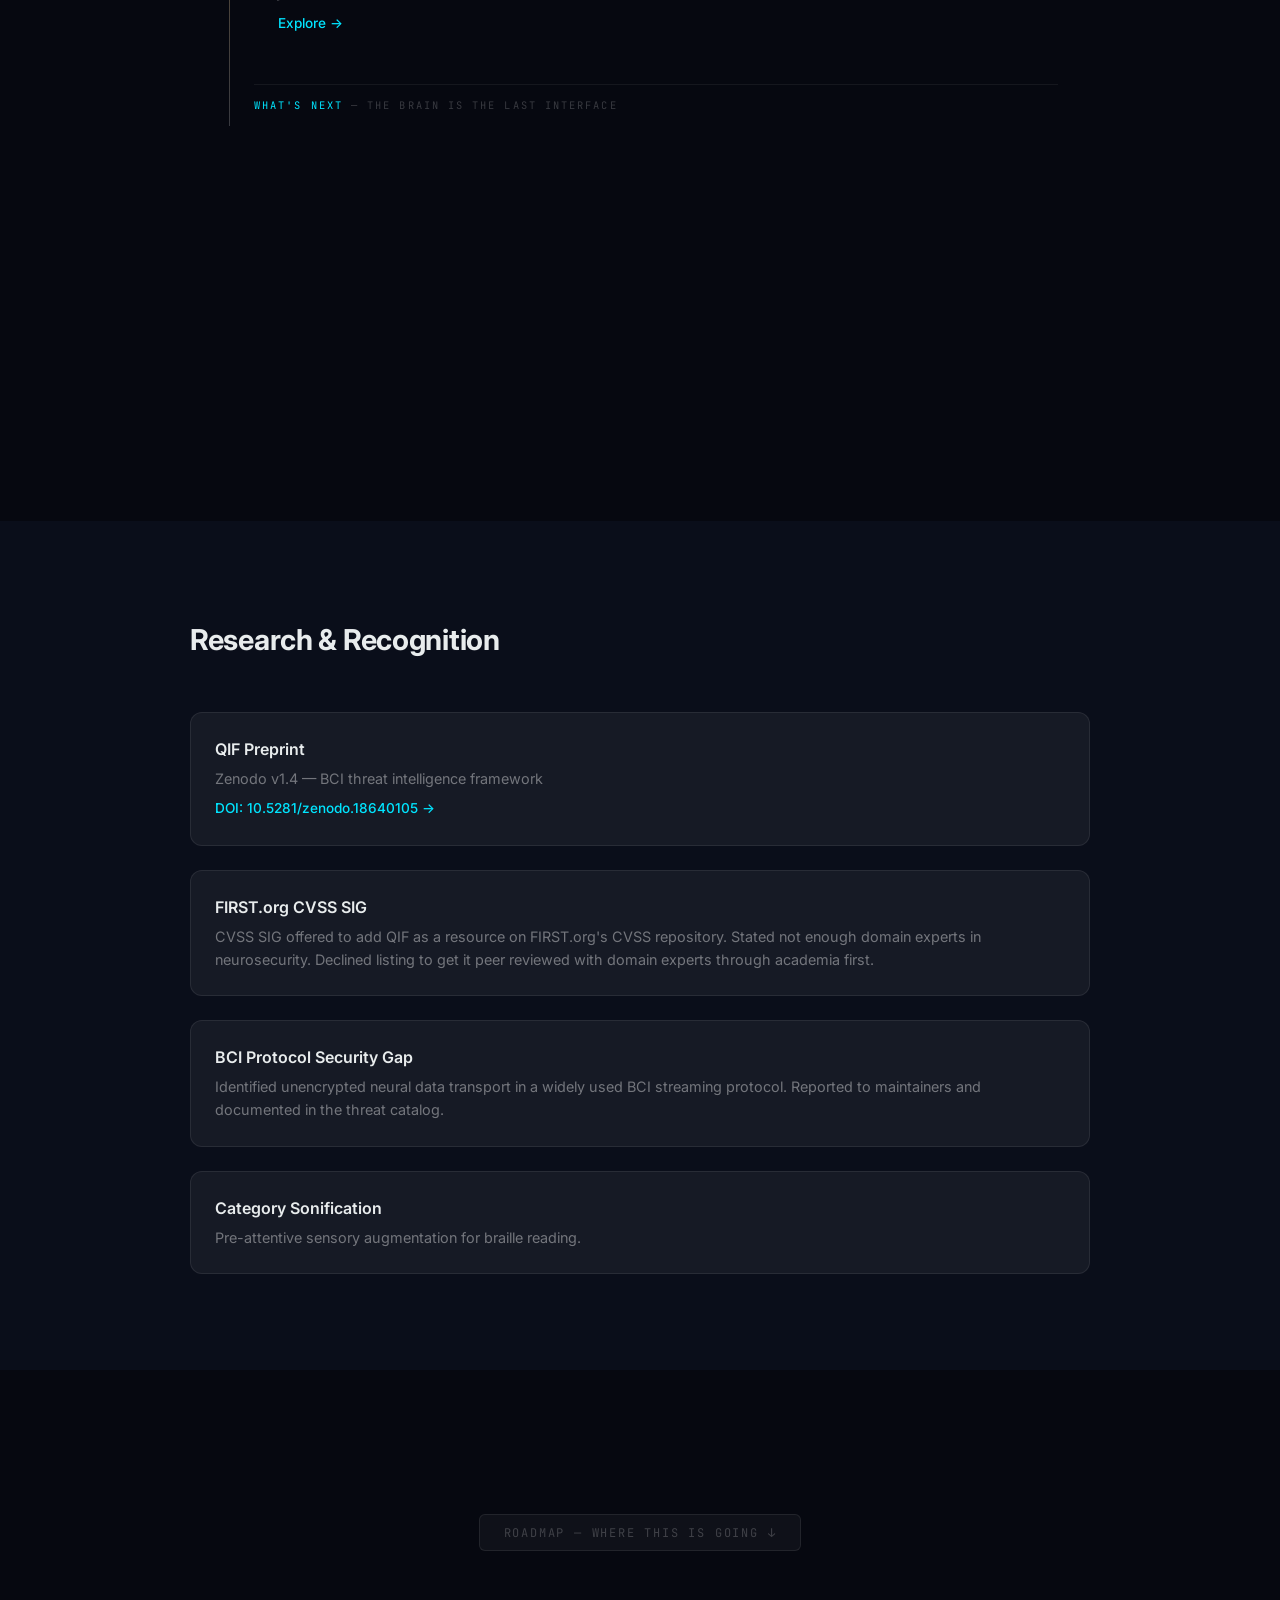
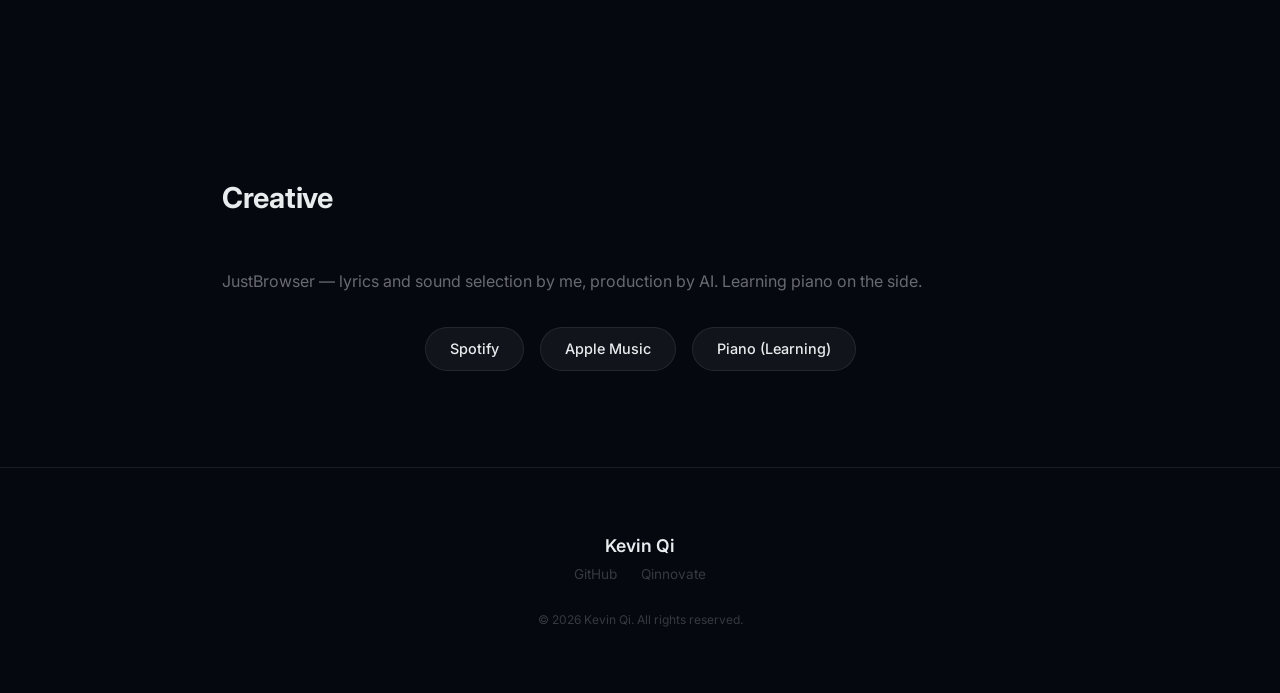
==== commit 9cb49589: "fix(bio): subsidized lunch, not housing" ====
--- a/index.html
+++ b/index.html
@@ -129,7 +129,7 @@
                 <div class="timeline-content">
                     <span class="timeline-year">2008&ndash;2013</span>
                     <h3>Undergrad</h3>
-                    <p>B.A. Information Technology &amp; Informatics. Dean's List. Almost double-majored in Psychology (one lab short). Grew up in subsidized housing &mdash; 1 of 3 in my school that I was aware of on the subsidized lunch program. GPA trajectory: 1.7 &rarr; Dean's List &rarr; 4.0.</p>
+                    <p>B.A. Information Technology &amp; Informatics. Dean's List. Almost double-majored in Psychology (one lab short). Grew up on the subsidized lunch program &mdash; 1 of 3 in my school that I was aware of. GPA trajectory: 1.7 &rarr; Dean's List &rarr; 4.0.</p>
                     <p class="dim">Chartered a chapter of the first national fraternity to allow multiple religions (est. 1899), from near-disbandment. Recruited 12 members in one semester. Served as Sergeant at Arms. Same pattern: build from nothing.</p>
                 </div>
             </div>
